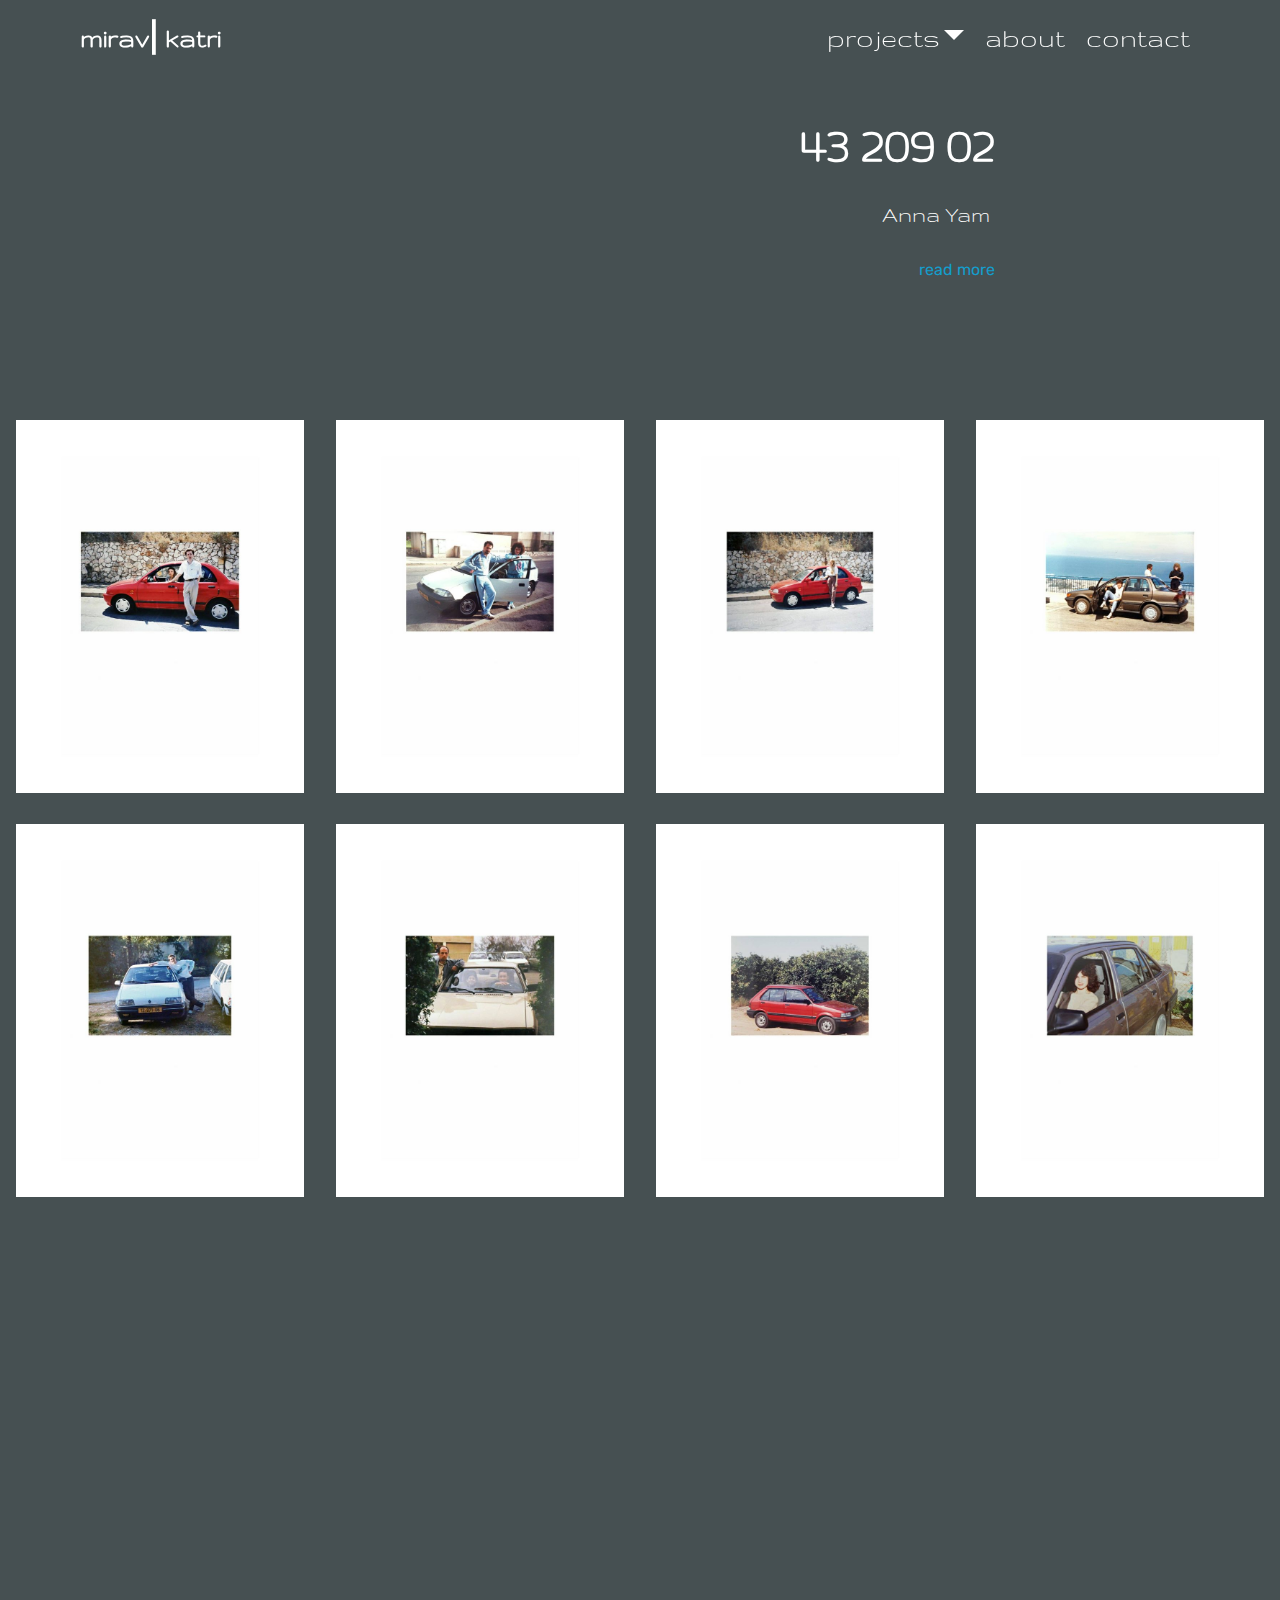
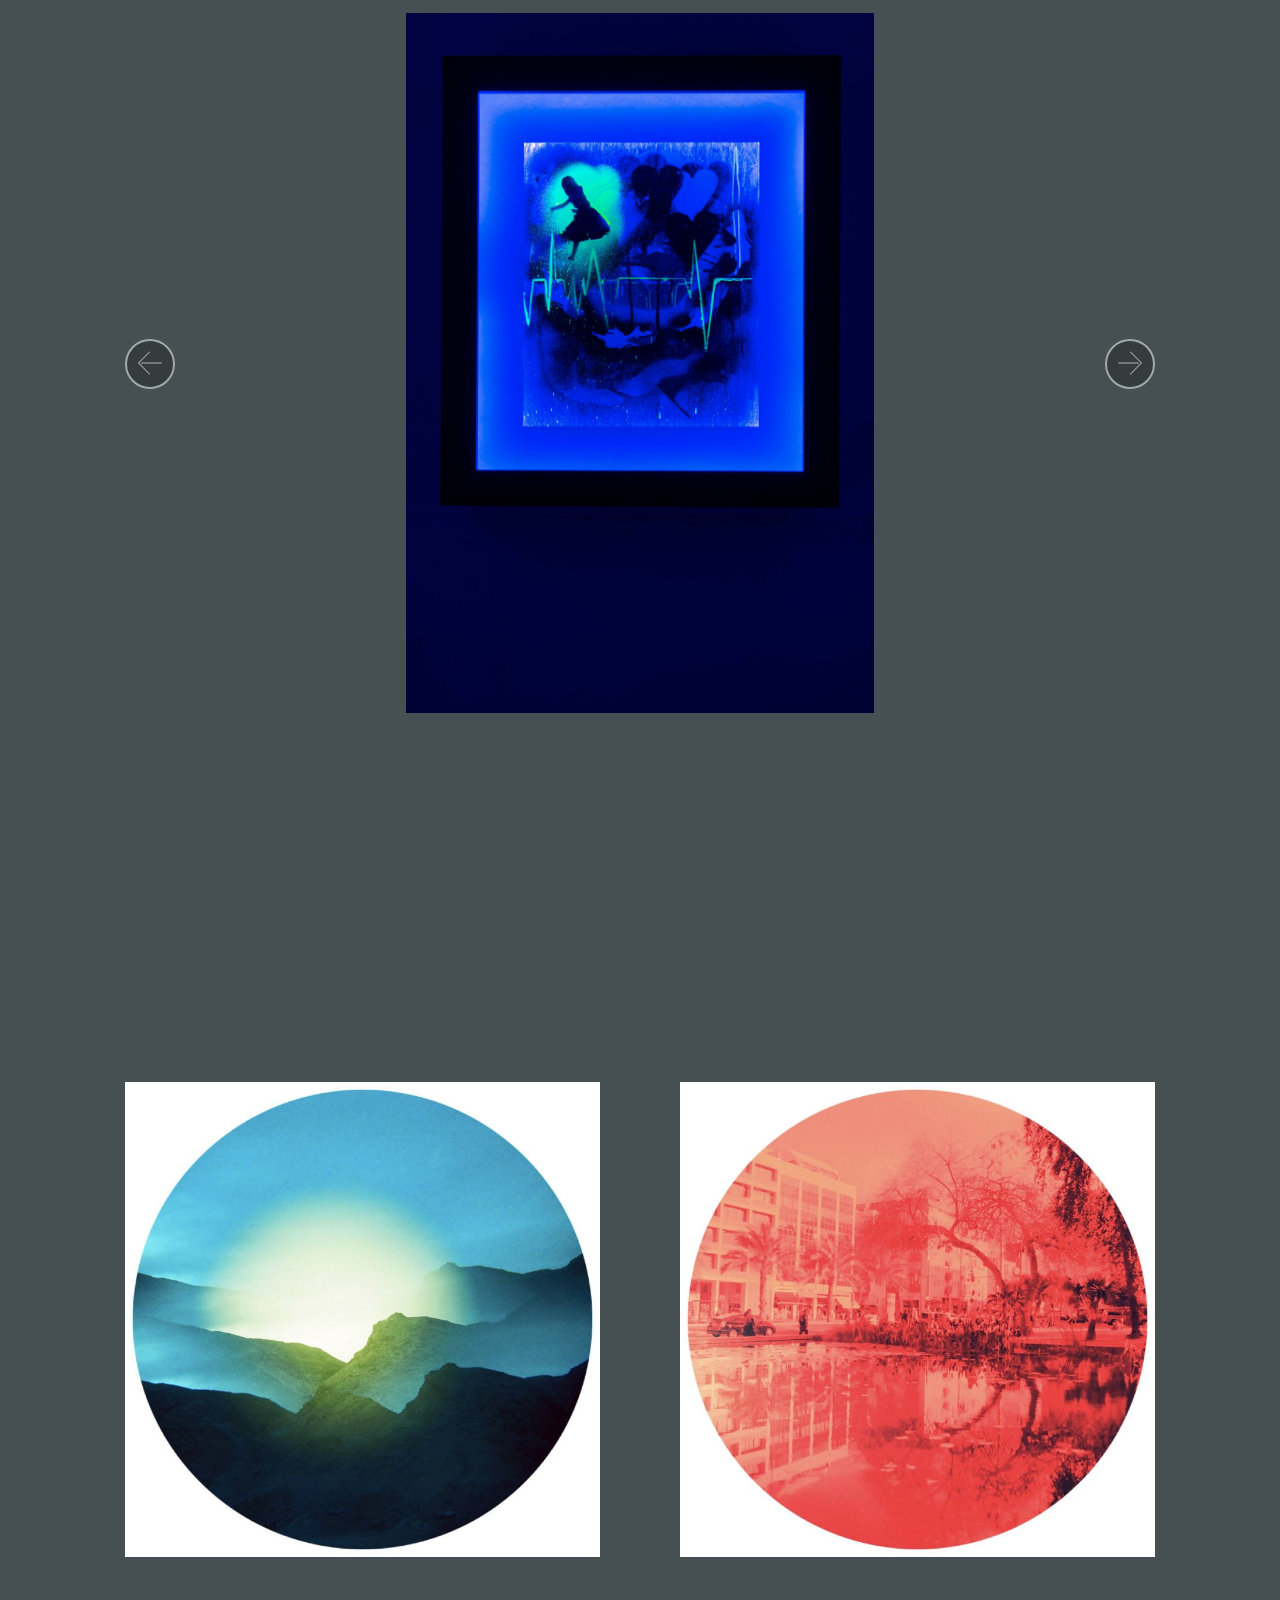
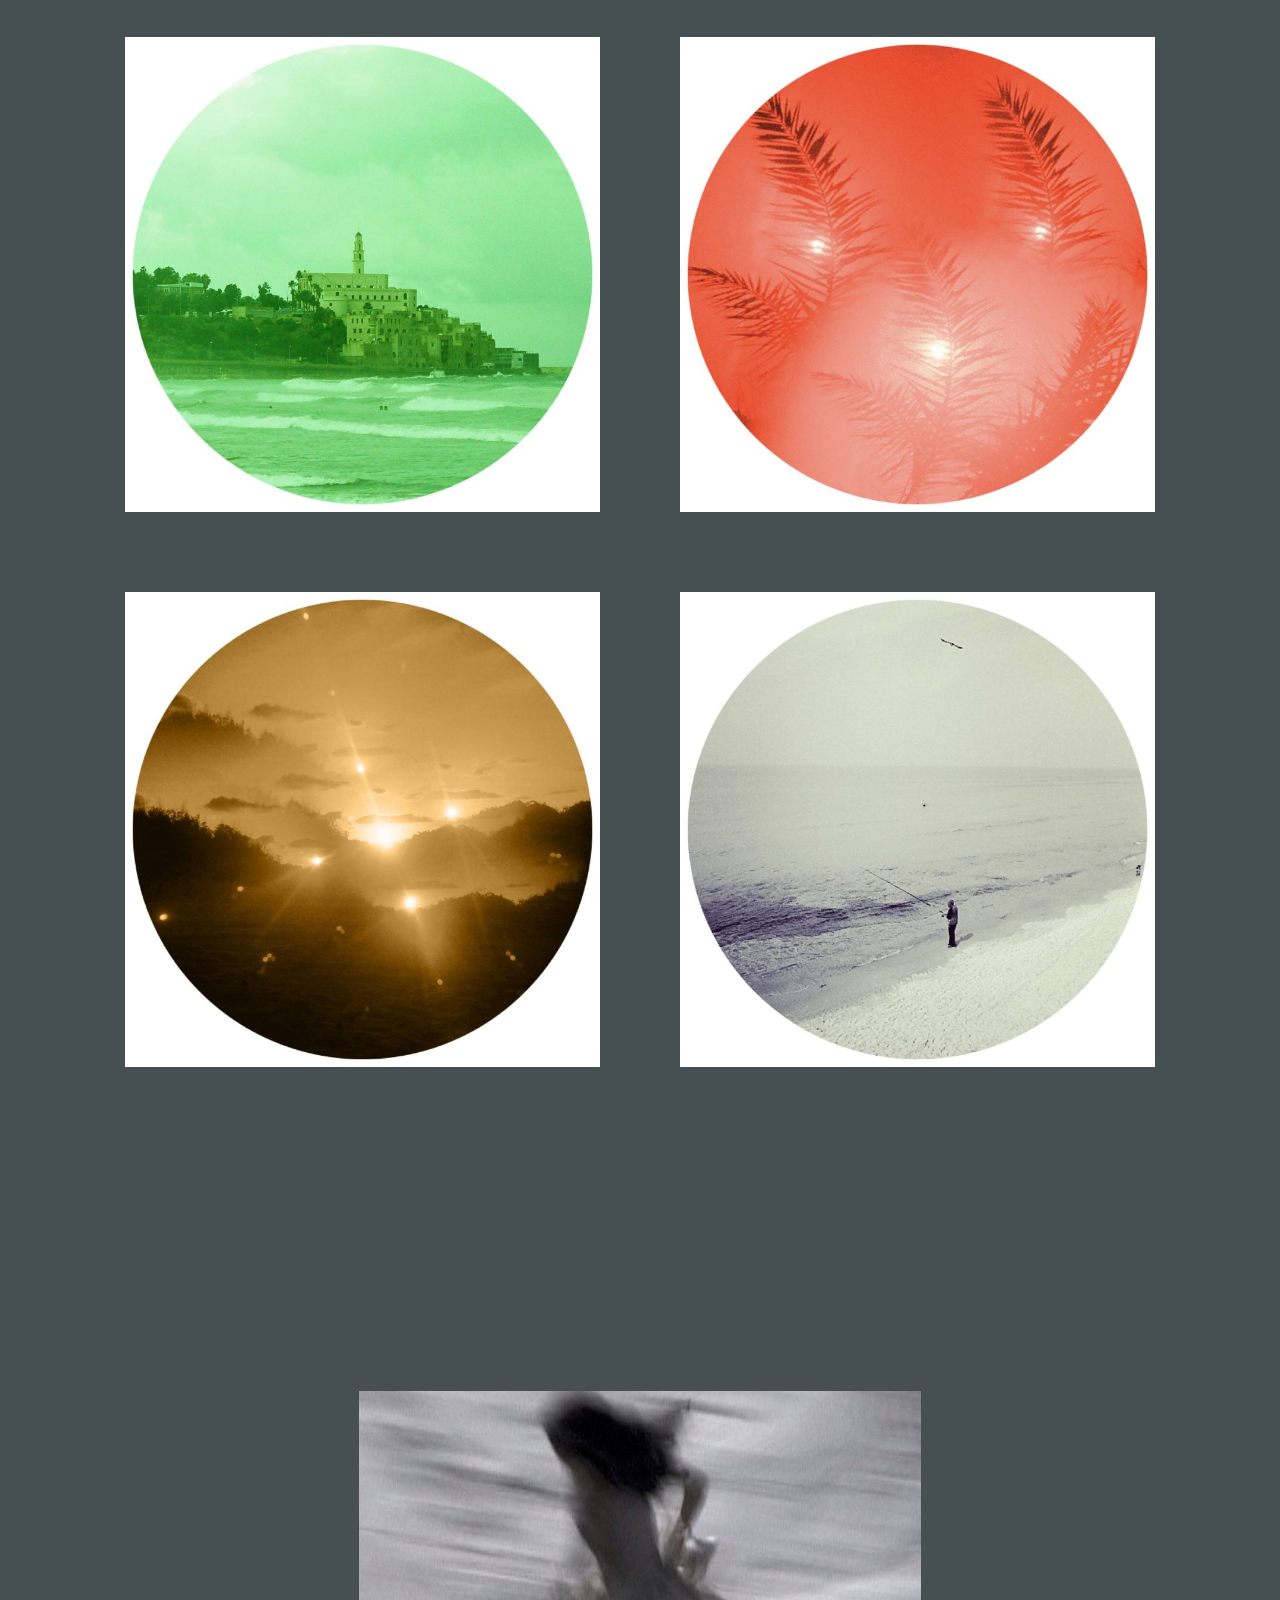
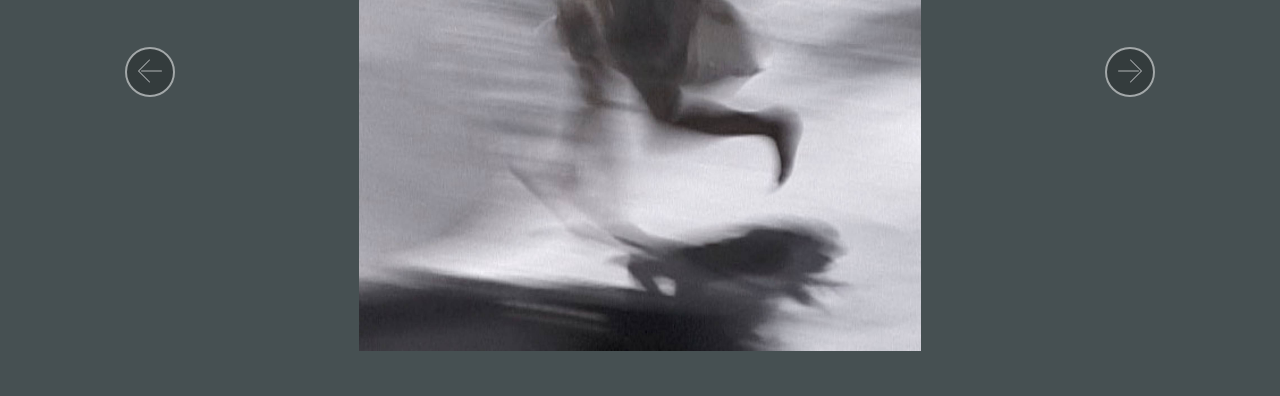
==== page1.html @ 789bc0f5 "create github pages" ====
<!DOCTYPE html>
<html>
<head>
  <!-- Site made with Mobirise Website Builder v4.3.4, https://mobirise.com -->
  <meta charset="UTF-8">
  <meta http-equiv="X-UA-Compatible" content="IE=edge">
  <meta name="generator" content="Mobirise v4.3.4, mobirise.com">
  <meta name="viewport" content="width=device-width, initial-scale=1">
  <link rel="shortcut icon" href="assets/images/mk-128x75-1.png" type="image/x-icon">
  <meta name="description" content="Website Builder Description">
  <title>Projects</title>
  <link rel="stylesheet" href="assets/web/assets/mobirise-icons/mobirise-icons.css">
  <link rel="stylesheet" href="assets/tether/tether.min.css">
  <link rel="stylesheet" href="assets/soundcloud-plugin/style.css">
  <link rel="stylesheet" href="assets/bootstrap/css/bootstrap.min.css">
  <link rel="stylesheet" href="assets/bootstrap/css/bootstrap-grid.min.css">
  <link rel="stylesheet" href="assets/bootstrap/css/bootstrap-reboot.min.css">
  <link rel="stylesheet" href="assets/animate.css/animate.min.css">
  <link rel="stylesheet" href="assets/dropdown/css/style.css">
  <link rel="stylesheet" href="assets/theme/css/style.css">
  <link rel="stylesheet" href="assets/mobirise-gallery/style.css">
  <link rel="stylesheet" href="assets/mobirise/css/mbr-additional.css" type="text/css">
  
  
  
</head>
<body>
<section class="menu cid-qyYcv04KTL" once="menu" id="menu1-4" data-rv-view="1041">

    

    <nav class="navbar navbar-expand beta-menu navbar-dropdown align-items-center navbar-fixed-top navbar-toggleable-sm bg-color transparent">
        <button class="navbar-toggler navbar-toggler-right" type="button" data-toggle="collapse" data-target="#navbarSupportedContent" aria-controls="navbarSupportedContent" aria-expanded="false" aria-label="Toggle navigation">
            <div class="hamburger">
                <span></span>
                <span></span>
                <span></span>
                <span></span>
            </div>
        </button>
        <div class="menu-logo">
            <div class="navbar-brand">
                
                <span class="navbar-caption-wrap"><a class="navbar-caption text-white display-2" href="index.html">
                        mirav⎜katri</a></span>
            </div>
        </div>
        <div class="collapse navbar-collapse" id="navbarSupportedContent">
            <ul class="navbar-nav nav-dropdown nav-right" data-app-modern-menu="true"><li class="nav-item">
                    <a class="nav-link link text-white display-2" href="https://mobirise.com">&nbsp; &nbsp; &nbsp; &nbsp; &nbsp; &nbsp; &nbsp;</a>
                </li>
                <li class="nav-item dropdown open">
                    <a class="nav-link link text-white dropdown-toggle display-2" href="https://mobirise.com" data-toggle="dropdown-submenu" aria-expanded="true">projects</a><div class="dropdown-menu"><div class="dropdown"><a class="text-white dropdown-item dropdown-toggle display-2" href="page1.html#slider2-d" aria-expanded="false" data-toggle="dropdown-submenu">43 209 02</a></div><a class="text-white dropdown-item display-2" href="page1.html#slider2-9">Mellow Pop</a><a class="text-white dropdown-item display-2" href="page1.html#slider2-g" aria-expanded="false">Sidelines</a><a class="text-white dropdown-item display-2" href="https://mobirise.com" aria-expanded="false">Explosion</a></div>
                </li><li class="nav-item"><a class="nav-link link text-white display-2" href="index.html#content9-c">about</a></li><li class="nav-item"><a class="nav-link link text-white display-2" href="mailto:mirav@miravkatri.com">contact</a></li></ul>
            
        </div>
    </nav>
</section>

<section class="engine"><a href="https://mobirise.co/o">bootstrap button</a></section><section class="mbr-section content5 cid-qyYhigzOhG" id="content5-7" data-rv-view="1003">

    

    

    <div class="container">
        <div class="media-container-row">
            <div class="title col-12 col-md-8">
                <h2 class="align-center mbr-bold mbr-white pb-3 mbr-fonts-style display-1">43 209 02</h2>
                <h3 class="mbr-section-subtitle align-center mbr-light mbr-white pb-3 mbr-fonts-style display-2"><div><span style="font-size: 1.5rem;">Anna Yam&nbsp;</span><br></div></h3>
                <p class="mbr-text align-center mbr-white pb-3 mbr-fonts-style display-7">
                    <a href="assets/files/AnnaYam-CarsCatalog-press.pdf" target="_blank">read more</a></p>
                
            </div>
        </div>
    </div>
</section>

<section class="mbr-gallery mbr-slider-carousel cid-qA5hpNDEjB" id="gallery2-10" data-rv-view="1006">

    

    <div>
        <div><!-- Filter --><!-- Gallery --><div class="mbr-gallery-row"><div class="mbr-gallery-layout-default"><div><div><div class="mbr-gallery-item mbr-gallery-item--p2" data-video-url="false" data-tags="Awesome"><div href="#lb-gallery2-10" data-slide-to="0" data-toggle="modal"><img src="assets/images/ana-yam-26-1-1700x2200-800x1035.jpg" alt=""><span class="icon-focus"></span></div></div><div class="mbr-gallery-item mbr-gallery-item--p2" data-video-url="false" data-tags="Responsive"><div href="#lb-gallery2-10" data-slide-to="1" data-toggle="modal"><img src="assets/images/ana-yam-26-3-1700x2200-800x1035.jpg" alt=""><span class="icon-focus"></span></div></div><div class="mbr-gallery-item mbr-gallery-item--p2" data-video-url="false" data-tags="Creative"><div href="#lb-gallery2-10" data-slide-to="2" data-toggle="modal"><img src="assets/images/ana-yam-26-2-1700x2200-800x1035.jpg" alt=""><span class="icon-focus"></span></div></div><div class="mbr-gallery-item mbr-gallery-item--p2" data-video-url="false" data-tags="Animated"><div href="#lb-gallery2-10" data-slide-to="3" data-toggle="modal"><img src="assets/images/ana-yam-26-4-1700x2200-800x1035.jpg" alt=""><span class="icon-focus"></span></div></div><div class="mbr-gallery-item mbr-gallery-item--p2" data-video-url="false" data-tags="Awesome"><div href="#lb-gallery2-10" data-slide-to="4" data-toggle="modal"><img src="assets/images/ana-yam-26-5-1700x2200-800x1035.jpg" alt=""><span class="icon-focus"></span></div></div><div class="mbr-gallery-item mbr-gallery-item--p2" data-video-url="false" data-tags="Awesome"><div href="#lb-gallery2-10" data-slide-to="5" data-toggle="modal"><img src="assets/images/ana-yam-26-7-1700x2200-800x1035.jpg" alt=""><span class="icon-focus"></span></div></div><div class="mbr-gallery-item mbr-gallery-item--p2" data-video-url="false" data-tags="Responsive"><div href="#lb-gallery2-10" data-slide-to="6" data-toggle="modal"><img src="assets/images/ana-yam-26-9-1700x2200-800x1035.jpg" alt=""><span class="icon-focus"></span></div></div><div class="mbr-gallery-item mbr-gallery-item--p2" data-video-url="false" data-tags="Animated"><div href="#lb-gallery2-10" data-slide-to="7" data-toggle="modal"><img src="assets/images/ana-yam-26-13-1700x2200-800x1035.jpg" alt=""><span class="icon-focus"></span></div></div></div></div><div class="clearfix"></div></div></div><!-- Lightbox --><div data-app-prevent-settings="" class="mbr-slider modal fade carousel slide" tabindex="-1" data-keyboard="true" data-interval="false" id="lb-gallery2-10"><div class="modal-dialog"><div class="modal-content"><div class="modal-body"><div class="carousel-inner"><div class="carousel-item"><img src="assets/images/ana-yam-26-1-1700x2200.jpg" alt=""></div><div class="carousel-item"><img src="assets/images/ana-yam-26-3-1700x2200.jpg" alt=""></div><div class="carousel-item"><img src="assets/images/ana-yam-26-2-1700x2200.jpg" alt=""></div><div class="carousel-item"><img src="assets/images/ana-yam-26-4-1700x2200.jpg" alt=""></div><div class="carousel-item"><img src="assets/images/ana-yam-26-5-1700x2200.jpg" alt=""></div><div class="carousel-item"><img src="assets/images/ana-yam-26-7-1700x2200.jpg" alt=""></div><div class="carousel-item"><img src="assets/images/ana-yam-26-9-1700x2200.jpg" alt=""></div><div class="carousel-item active"><img src="assets/images/ana-yam-26-13-1700x2200.jpg" alt=""></div></div><a class="carousel-control carousel-control-prev" role="button" data-slide="prev" href="#lb-gallery2-10"><span class="mbri-left mbr-iconfont" aria-hidden="true"></span><span class="sr-only">Previous</span></a><a class="carousel-control carousel-control-next" role="button" data-slide="next" href="#lb-gallery2-10"><span class="mbri-right mbr-iconfont" aria-hidden="true"></span><span class="sr-only">Next</span></a><a class="close" href="#" role="button" data-dismiss="modal"><span class="sr-only">Close</span></a></div></div></div></div></div>
    </div>

</section>

<section class="mbr-section content5 cid-qyYe4xpRxF" id="content5-6" data-rv-view="1043">

    

    

    <div class="container">
        <div class="media-container-row">
            <div class="title col-12 col-md-8">
                <h2 class="align-center mbr-bold mbr-white pb-3 mbr-fonts-style display-1">Mellow Pop<br></h2>
                <h3 class="mbr-section-subtitle align-center mbr-light mbr-white pb-3 mbr-fonts-style display-2">Yifat Bezalel<br></h3>
                <p class="mbr-text align-center mbr-white pb-3 mbr-fonts-style display-4">
                    <a href="assets/files/Mellow%20Pop%20Text%20HebEng%20copy.pdf" target="_blank">read more</a></p>
                
            </div>
        </div>
    </div>
</section>

<section class="carousel slide cid-qyYkhBjbOi" data-interval="false" id="slider2-9" data-rv-view="1046">

    
    <div class="container content-slider">
        <div class="content-slider-wrap">
            <div><div class="mbr-slider slide carousel" data-pause="true" data-keyboard="false" data-ride="false" data-interval="false"><div class="carousel-inner" role="listbox"><div class="carousel-item slider-fullscreen-image" data-bg-video-slide="false" style="background-image: url(assets/images/yifat-bezalel-by-dror-varshavski-1-2000x1334.jpg);"><div class="container container-slide"><div class="image_wrapper"><img src="assets/images/yifat-bezalel-by-dror-varshavski-1-2000x1334.jpg"><div class="carousel-caption justify-content-center"><div class="col-10 align-center"></div></div></div></div></div><div class="carousel-item slider-fullscreen-image" data-bg-video-slide="false" style="background-image: url(assets/images/yifat-bezalel-by-dror-varshavski-24-2000x1334.jpg);"><div class="container container-slide"><div class="image_wrapper"><div class="mbr-overlay" style="opacity: 0;"></div><img src="assets/images/yifat-bezalel-by-dror-varshavski-24-2000x1334.jpg"><div class="carousel-caption justify-content-center"><div class="col-10 align-center"></div></div></div></div></div><div class="carousel-item slider-fullscreen-image" data-bg-video-slide="false" style="background-image: url(assets/images/yifat-bezalel-by-dror-varshavski-27-2000x1334.jpg);"><div class="container container-slide"><div class="image_wrapper"><div class="mbr-overlay" style="opacity: 0;"></div><img src="assets/images/yifat-bezalel-by-dror-varshavski-27-2000x1334.jpg"><div class="carousel-caption justify-content-center"><div class="col-10 align-center"></div></div></div></div></div><div class="carousel-item slider-fullscreen-image" data-bg-video-slide="false" style="background-image: url(assets/images/yifat-bezalel-by-dror-varshavski-30-2000x2120.jpg);"><div class="container container-slide"><div class="image_wrapper"><div class="mbr-overlay" style="opacity: 0;"></div><img src="assets/images/yifat-bezalel-by-dror-varshavski-30-2000x2120.jpg"><div class="carousel-caption justify-content-center"><div class="col-10 align-center"></div></div></div></div></div><div class="carousel-item slider-fullscreen-image" data-bg-video-slide="false" style="background-image: url(assets/images/yifat-bezalel-by-dror-varshavski-31-2000x1334.jpg);"><div class="container container-slide"><div class="image_wrapper"><div class="mbr-overlay" style="opacity: 0;"></div><img src="assets/images/yifat-bezalel-by-dror-varshavski-31-2000x1334.jpg"><div class="carousel-caption justify-content-center"><div class="col-10 align-center"></div></div></div></div></div><div class="carousel-item slider-fullscreen-image" data-bg-video-slide="false" style="background-image: url(assets/images/yifat-bezalel-by-dror-varshavski-42-2000x2996.jpg);"><div class="container container-slide"><div class="image_wrapper"><div class="mbr-overlay" style="opacity: 0;"></div><img src="assets/images/yifat-bezalel-by-dror-varshavski-42-2000x2996.jpg"><div class="carousel-caption justify-content-center"><div class="col-10 align-center"></div></div></div></div></div><div class="carousel-item slider-fullscreen-image active" data-bg-video-slide="false" style="background-image: url(assets/images/yifat-bezalel-by-dror-varshavski-66-2000x2997.jpg);"><div class="container container-slide"><div class="image_wrapper"><div class="mbr-overlay" style="opacity: 0;"></div><img src="assets/images/yifat-bezalel-by-dror-varshavski-66-2000x2997.jpg"><div class="carousel-caption justify-content-center"><div class="col-10 align-center"></div></div></div></div></div><div class="carousel-item slider-fullscreen-image" data-bg-video-slide="false" style="background-image: url(assets/images/yifat-bezalel-by-dror-varshavski-56-2000x1334.jpg);"><div class="container container-slide"><div class="image_wrapper"><div class="mbr-overlay" style="opacity: 0;"></div><img src="assets/images/yifat-bezalel-by-dror-varshavski-56-2000x1334.jpg"><div class="carousel-caption justify-content-center"><div class="col-10 align-center"></div></div></div></div></div><div class="carousel-item slider-fullscreen-image" data-bg-video-slide="false" style="background-image: url(assets/images/yifat-bezalel-by-dror-varshavski-70-2000x2295.jpg);"><div class="container container-slide"><div class="image_wrapper"><div class="mbr-overlay" style="opacity: 0;"></div><img src="assets/images/yifat-bezalel-by-dror-varshavski-70-2000x2295.jpg"><div class="carousel-caption justify-content-center"><div class="col-10 align-center"></div></div></div></div></div></div><a data-app-prevent-settings="" class="carousel-control carousel-control-prev" role="button" data-slide="prev" href="#slider2-9"><span aria-hidden="true" class="mbri-left mbr-iconfont"></span><span class="sr-only">Previous</span></a><a data-app-prevent-settings="" class="carousel-control carousel-control-next" role="button" data-slide="next" href="#slider2-9"><span aria-hidden="true" class="mbri-right mbr-iconfont"></span><span class="sr-only">Next</span></a></div></div> 
        </div>
    </div>
</section>

<section class="mbr-section content5 cid-qz3pb1jnJq" id="content5-e" data-rv-view="1076">

    

    

    <div class="container">
        <div class="media-container-row">
            <div class="title col-12 col-md-8">
                <h2 class="align-center mbr-bold mbr-white pb-3 mbr-fonts-style display-1">
                    Sidelines</h2>
                <h3 class="mbr-section-subtitle align-center mbr-light mbr-white pb-3 mbr-fonts-style display-2"><div><span style="font-size: 1.5rem;">Hanna Sahar&nbsp;</span><br></div></h3>
                <p class="mbr-text align-center mbr-white pb-3 mbr-fonts-style display-7">
                    <a href="assets/files/Final%20Text%20Sideline.pdf" target="_blank">read more</a></p>
                
            </div>
        </div>
    </div>
</section>

<section class="mbr-gallery mbr-slider-carousel cid-qA548cu1DL" id="gallery2-u" data-rv-view="1079">

    

    <div class="container">
        <div><!-- Filter --><!-- Gallery --><div class="mbr-gallery-row"><div class="mbr-gallery-layout-default"><div><div><div class="mbr-gallery-item mbr-gallery-item--p5" data-video-url="false" data-tags="Awesome"><div href="#lb-gallery2-u" data-slide-to="0" data-toggle="modal"><img src="assets/images/unlimited10-copy-2000x2000-800x800.jpg" alt=""><span class="icon-focus"></span></div></div><div class="mbr-gallery-item mbr-gallery-item--p5" data-video-url="false" data-tags="Responsive"><div href="#lb-gallery2-u" data-slide-to="1" data-toggle="modal"><img src="assets/images/unlimited08-2000x2000-800x800.jpg" alt=""><span class="icon-focus"></span></div></div><div class="mbr-gallery-item mbr-gallery-item--p5" data-video-url="false" data-tags="Creative"><div href="#lb-gallery2-u" data-slide-to="2" data-toggle="modal"><img src="assets/images/unlimited19-2000x2000-800x800.jpg" alt=""><span class="icon-focus"></span></div></div><div class="mbr-gallery-item mbr-gallery-item--p5" data-video-url="false" data-tags="Animated"><div href="#lb-gallery2-u" data-slide-to="3" data-toggle="modal"><img src="assets/images/3-2000x2000-800x800.jpg" alt=""><span class="icon-focus"></span></div></div><div class="mbr-gallery-item mbr-gallery-item--p5" data-video-url="false" data-tags="Awesome"><div href="#lb-gallery2-u" data-slide-to="4" data-toggle="modal"><img src="assets/images/unlimited03-2000x2000-800x800.jpg" alt=""><span class="icon-focus"></span></div></div><div class="mbr-gallery-item mbr-gallery-item--p5" data-video-url="false" data-tags="Awesome"><div href="#lb-gallery2-u" data-slide-to="5" data-toggle="modal"><img src="assets/images/unlimited14-2000x2000-800x800.jpg" alt=""><span class="icon-focus"></span></div></div></div></div><div class="clearfix"></div></div></div><!-- Lightbox --><div data-app-prevent-settings="" class="mbr-slider modal fade carousel slide" tabindex="-1" data-keyboard="true" data-interval="false" id="lb-gallery2-u"><div class="modal-dialog"><div class="modal-content"><div class="modal-body"><div class="carousel-inner"><div class="carousel-item"><img src="assets/images/unlimited10-copy-2000x2000.jpg" alt=""></div><div class="carousel-item"><img src="assets/images/unlimited08-2000x2000.jpg" alt=""></div><div class="carousel-item"><img src="assets/images/unlimited19-2000x2000.jpg" alt=""></div><div class="carousel-item"><img src="assets/images/-3-2000x2000.jpg" alt=""></div><div class="carousel-item"><img src="assets/images/unlimited03-2000x2000.jpg" alt=""></div><div class="carousel-item active"><img src="assets/images/unlimited14-2000x2000.jpg" alt=""></div></div><a class="carousel-control carousel-control-prev" role="button" data-slide="prev" href="#lb-gallery2-u"><span class="mbri-left mbr-iconfont" aria-hidden="true"></span><span class="sr-only">Previous</span></a><a class="carousel-control carousel-control-next" role="button" data-slide="next" href="#lb-gallery2-u"><span class="mbri-right mbr-iconfont" aria-hidden="true"></span><span class="sr-only">Next</span></a><a class="close" href="#" role="button" data-dismiss="modal"><span class="sr-only">Close</span></a></div></div></div></div></div>
    </div>

</section>

<section class="mbr-section content5 cid-qz3GlGF98a" id="content5-i" data-rv-view="1106">

    

    

    <div class="container">
        <div class="media-container-row">
            <div class="title col-12 col-md-8">
                <h2 class="align-center mbr-bold mbr-white pb-3 mbr-fonts-style display-1">
                    Explosion</h2>
                <h3 class="mbr-section-subtitle align-center mbr-light mbr-white pb-3 mbr-fonts-style display-2"><div><span style="font-size: 1.5rem;">group show</span><br></div></h3>
                <p class="mbr-text align-center mbr-white pb-3 mbr-fonts-style display-7">
                    <a href="assets/files/explosion_cat_web.pdf" target="_blank">read more</a></p>
                
            </div>
        </div>
    </div>
</section>

<section class="carousel slide cid-qz3Gj1fvAB" data-interval="false" id="slider2-h" data-rv-view="1109">

    
    <div class="container content-slider">
        <div class="content-slider-wrap">
            <div><div class="mbr-slider slide carousel" data-pause="true" data-keyboard="false" data-ride="false" data-interval="false"><div class="carousel-inner" role="listbox"><div class="carousel-item slider-fullscreen-image" data-bg-video-slide="false" style="background-image: url(assets/images/explosion-cat-web-photos-only-1-2000x1578.jpg);"><div class="container container-slide"><div class="image_wrapper"><img src="assets/images/explosion-cat-web-photos-only-1-2000x1578.jpg"><div class="carousel-caption justify-content-center"><div class="col-10 align-center"></div></div></div></div></div><div class="carousel-item slider-fullscreen-image" data-bg-video-slide="false" style="background-image: url(assets/images/explosion-cat-web-3-1999x2009.jpg);"><div class="container container-slide"><div class="image_wrapper"><img src="assets/images/explosion-cat-web-3-1999x2009.jpg"><div class="carousel-caption justify-content-center"><div class="col-10 align-center"></div></div></div></div></div><div class="carousel-item slider-fullscreen-image" data-bg-video-slide="false" style="background-image: url(assets/images/explosion-cat-web-4-2000x1871.jpg);"><div class="container container-slide"><div class="image_wrapper"><img src="assets/images/explosion-cat-web-4-2000x1871.jpg"><div class="carousel-caption justify-content-center"><div class="col-10 align-center"></div></div></div></div></div><div class="carousel-item slider-fullscreen-image active" data-bg-video-slide="false" style="background-image: url(assets/images/explosion-cat-web-8-2000x1993.jpg);"><div class="container container-slide"><div class="image_wrapper"><img src="assets/images/explosion-cat-web-8-2000x1993.jpg"><div class="carousel-caption justify-content-center"><div class="col-10 align-center"></div></div></div></div></div><div class="carousel-item slider-fullscreen-image" data-bg-video-slide="false" style="background-image: url(assets/images/livneh-2000x1984.jpg);"><div class="container container-slide"><div class="image_wrapper"><img src="assets/images/livneh-2000x1984.jpg"><div class="carousel-caption justify-content-center"><div class="col-10 align-center"></div></div></div></div></div></div><a data-app-prevent-settings="" class="carousel-control carousel-control-prev" role="button" data-slide="prev" href="#slider2-h"><span aria-hidden="true" class="mbri-left mbr-iconfont"></span><span class="sr-only">Previous</span></a><a data-app-prevent-settings="" class="carousel-control carousel-control-next" role="button" data-slide="next" href="#slider2-h"><span aria-hidden="true" class="mbri-right mbr-iconfont"></span><span class="sr-only">Next</span></a></div></div> 
        </div>
    </div>
</section>


  <script src="assets/web/assets/jquery/jquery.min.js"></script>
  <script src="assets/popper/popper.min.js"></script>
  <script src="assets/tether/tether.min.js"></script>
  <script src="assets/bootstrap/js/bootstrap.min.js"></script>
  <script src="assets/masonry/masonry.pkgd.min.js"></script>
  <script src="assets/imagesloaded/imagesloaded.pkgd.min.js"></script>
  <script src="assets/viewport-checker/jquery.viewportchecker.js"></script>
  <script src="assets/jquery-mb-ytplayer/jquery.mb.ytplayer.min.js"></script>
  <script src="assets/smooth-scroll/smooth-scroll.js"></script>
  <script src="assets/touch-swipe/jquery.touch-swipe.min.js"></script>
  <script src="assets/jquery-mb-vimeo_player/jquery.mb.vimeo_player.js"></script>
  <script src="assets/dropdown/js/script.min.js"></script>
  <script src="assets/bootstrap-carousel-swipe/bootstrap-carousel-swipe.js"></script>
  <script src="assets/theme/js/script.js"></script>
  <script src="assets/mobirise-slider-video/script.js"></script>
  <script src="assets/mobirise-gallery/player.min.js"></script>
  <script src="assets/mobirise-gallery/script.js"></script>
  
  
 <div id="scrollToTop" class="scrollToTop mbr-arrow-up"><a style="text-align: center;"><i class="mbri-down mbr-iconfont"></i></a></div>
    <input name="animation" type="hidden">
  </body>
</html>
---- assets/web/assets/mobirise-icons/mobirise-icons.css ----
@font-face {
  font-family: 'MobiriseIcons';
  src:  url('mobirise-icons.eot?spat4u');
  src:  url('mobirise-icons.eot?spat4u#iefix') format('embedded-opentype'),
    url('mobirise-icons.ttf?spat4u') format('truetype'),
    url('mobirise-icons.woff?spat4u') format('woff'),
    url('mobirise-icons.svg?spat4u#MobiriseIcons') format('svg');
  font-weight: normal;
  font-style: normal;
}

[class^="mbri-"], [class*=" mbri-"] {
  /* use !important to prevent issues with browser extensions that change fonts */
  font-family: MobiriseIcons !important;
  speak: none;
  font-style: normal;
  font-weight: normal;
  font-variant: normal;
  text-transform: none;
  line-height: 1;

  /* Better Font Rendering =========== */
  -webkit-font-smoothing: antialiased;
  -moz-osx-font-smoothing: grayscale;
}

.mbri-add-submenu:before {
  content: "\e900";
}
.mbri-alert:before {
  content: "\e901";
}
.mbri-align-center:before {
  content: "\e902";
}
.mbri-align-justify:before {
  content: "\e903";
}
.mbri-align-left:before {
  content: "\e904";
}
.mbri-align-right:before {
  content: "\e905";
}
.mbri-android:before {
  content: "\e906";
}
.mbri-apple:before {
  content: "\e907";
}
.mbri-arrow-down:before {
  content: "\e908";
}
.mbri-arrow-next:before {
  content: "\e909";
}
.mbri-arrow-prev:before {
  content: "\e90a";
}
.mbri-arrow-up:before {
  content: "\e90b";
}
.mbri-bold:before {
  content: "\e90c";
}
.mbri-bookmark:before {
  content: "\e90d";
}
.mbri-bootstrap:before {
  content: "\e90e";
}
.mbri-briefcase:before {
  content: "\e90f";
}
.mbri-browse:before {
  content: "\e910";
}
.mbri-bulleted-list:before {
  content: "\e911";
}
.mbri-calendar:before {
  content: "\e912";
}
.mbri-camera:before {
  content: "\e913";
}
.mbri-cart-add:before {
  content: "\e914";
}
.mbri-cart-full:before {
  content: "\e915";
}
.mbri-cash:before {
  content: "\e916";
}
.mbri-change-style:before {
  content: "\e917";
}
.mbri-chat:before {
  content: "\e918";
}
.mbri-clock:before {
  content: "\e919";
}
.mbri-close:before {
  content: "\e91a";
}
.mbri-cloud:before {
  content: "\e91b";
}
.mbri-code:before {
  content: "\e91c";
}
.mbri-contact-form:before {
  content: "\e91d";
}
.mbri-credit-card:before {
  content: "\e91e";
}
.mbri-cursor-click:before {
  content: "\e91f";
}
.mbri-cust-feedback:before {
  content: "\e920";
}
.mbri-database:before {
  content: "\e921";
}
.mbri-delivery:before {
  content: "\e922";
}
.mbri-desktop:before {
  content: "\e923";
}
.mbri-devices:before {
  content: "\e924";
}
.mbri-down:before {
  content: "\e925";
}
.mbri-download:before {
  content: "\e989";
}
.mbri-drag-n-drop:before {
  content: "\e927";
}
.mbri-drag-n-drop2:before {
  content: "\e928";
}
.mbri-edit:before {
  content: "\e929";
}
.mbri-edit2:before {
  content: "\e92a";
}
.mbri-error:before {
  content: "\e92b";
}
.mbri-extension:before {
  content: "\e92c";
}
.mbri-features:before {
  content: "\e92d";
}
.mbri-file:before {
  content: "\e92e";
}
.mbri-flag:before {
  content: "\e92f";
}
.mbri-folder:before {
  content: "\e930";
}
.mbri-gift:before {
  content: "\e931";
}
.mbri-github:before {
  content: "\e932";
}
.mbri-globe:before {
  content: "\e933";
}
.mbri-globe-2:before {
  content: "\e934";
}
.mbri-growing-chart:before {
  content: "\e935";
}
.mbri-hearth:before {
  content: "\e936";
}
.mbri-help:before {
  content: "\e937";
}
.mbri-home:before {
  content: "\e938";
}
.mbri-hot-cup:before {
  content: "\e939";
}
.mbri-idea:before {
  content: "\e93a";
}
.mbri-image-gallery:before {
  content: "\e93b";
}
.mbri-image-slider:before {
  content: "\e93c";
}
.mbri-info:before {
  content: "\e93d";
}
.mbri-italic:before {
  content: "\e93e";
}
.mbri-key:before {
  content: "\e93f";
}
.mbri-laptop:before {
  content: "\e940";
}
.mbri-layers:before {
  content: "\e941";
}
.mbri-left-right:before {
  content: "\e942";
}
.mbri-left:before {
  content: "\e943";
}
.mbri-letter:before {
  content: "\e944";
}
.mbri-like:before {
  content: "\e945";
}
.mbri-link:before {
  content: "\e946";
}
.mbri-lock:before {
  content: "\e947";
}
.mbri-login:before {
  content: "\e948";
}
.mbri-logout:before {
  content: "\e949";
}
.mbri-magic-stick:before {
  content: "\e94a";
}
.mbri-map-pin:before {
  content: "\e94b";
}
.mbri-menu:before {
  content: "\e94c";
}
.mbri-mobile:before {
  content: "\e94d";
}
.mbri-mobile2:before {
  content: "\e94e";
}
.mbri-mobirise:before {
  content: "\e94f";
}
.mbri-more-horizontal:before {
  content: "\e950";
}
.mbri-more-vertical:before {
  content: "\e951";
}
.mbri-music:before {
  content: "\e952";
}
.mbri-new-file:before {
  content: "\e953";
}
.mbri-numbered-list:before {
  content: "\e954";
}
.mbri-opened-folder:before {
  content: "\e955";
}
.mbri-pages:before {
  content: "\e956";
}
.mbri-paper-plane:before {
  content: "\e957";
}
.mbri-paperclip:before {
  content: "\e958";
}
.mbri-photo:before {
  content: "\e959";
}
.mbri-photos:before {
  content: "\e95a";
}
.mbri-pin:before {
  content: "\e95b";
}
.mbri-play:before {
  content: "\e95c";
}
.mbri-plus:before {
  content: "\e95d";
}
.mbri-preview:before {
  content: "\e95e";
}
.mbri-print:before {
  content: "\e95f";
}
.mbri-protect:before {
  content: "\e960";
}
.mbri-question:before {
  content: "\e961";
}
.mbri-quote-left:before {
  content: "\e962";
}
.mbri-quote-right:before {
  content: "\e963";
}
.mbri-refresh:before {
  content: "\e964";
}
.mbri-responsive:before {
  content: "\e965";
}
.mbri-right:before {
  content: "\e966";
}
.mbri-rocket:before {
  content: "\e967";
}
.mbri-sad-face:before {
  content: "\e968";
}
.mbri-sale:before {
  content: "\e969";
}
.mbri-save:before {
  content: "\e96a";
}
.mbri-search:before {
  content: "\e96b";
}
.mbri-setting:before {
  content: "\e96c";
}
.mbri-setting2:before {
  content: "\e96d";
}
.mbri-setting3:before {
  content: "\e96e";
}
.mbri-share:before {
  content: "\e96f";
}
.mbri-shopping-bag:before {
  content: "\e970";
}
.mbri-shopping-basket:before {
  content: "\e971";
}
.mbri-shopping-cart:before {
  content: "\e972";
}
.mbri-sites:before {
  content: "\e973";
}
.mbri-smile-face:before {
  content: "\e974";
}
.mbri-speed:before {
  content: "\e975";
}
.mbri-star:before {
  content: "\e976";
}
.mbri-success:before {
  content: "\e977";
}
.mbri-sun:before {
  content: "\e978";
}
.mbri-sun2:before {
  content: "\e979";
}
.mbri-tablet:before {
  content: "\e97a";
}
.mbri-tablet-vertical:before {
  content: "\e97b";
}
.mbri-target:before {
  content: "\e97c";
}
.mbri-timer:before {
  content: "\e97d";
}
.mbri-to-ftp:before {
  content: "\e97e";
}
.mbri-to-local-drive:before {
  content: "\e97f";
}
.mbri-touch-swipe:before {
  content: "\e980";
}
.mbri-touch:before {
  content: "\e981";
}
.mbri-trash:before {
  content: "\e982";
}
.mbri-underline:before {
  content: "\e983";
}
.mbri-unlink:before {
  content: "\e984";
}
.mbri-unlock:before {
  content: "\e985";
}
.mbri-up-down:before {
  content: "\e986";
}
.mbri-up:before {
  content: "\e987";
}
.mbri-update:before {
  content: "\e988";
}
.mbri-upload:before {
 content: "\e926"; 
}
.mbri-user:before {
  content: "\e98a";
}
.mbri-user2:before {
  content: "\e98b";
}
.mbri-users:before {
  content: "\e98c";
}
.mbri-video:before {
  content: "\e98d";
}
.mbri-video-play:before {
  content: "\e98e";
}
.mbri-watch:before {
  content: "\e98f";
}
.mbri-website-theme:before {
  content: "\e990";
}
.mbri-wifi:before {
  content: "\e991";
}
.mbri-windows:before {
  content: "\e992";
}
.mbri-zoom-out:before {
  content: "\e993";
}
.mbri-redo:before {
  content: "\e994";
}
.mbri-undo:before {
  content: "\e995";
}
---- assets/soundcloud-plugin/style.css ----
.addons-container {
  position: relative;
  margin-left: auto;
  margin-right: auto;
  padding-right: 15px;
  padding-left: 15px; }
  @media (min-width: 576px) {
    .addons-container {
      padding-right: 15px;
      padding-left: 15px; } }
  @media (min-width: 768px) {
    .addons-container {
      padding-right: 15px;
      padding-left: 15px; } }
  @media (min-width: 992px) {
    .addons-container {
      padding-right: 15px;
      padding-left: 15px; } }
  @media (min-width: 1200px) {
    .addons-container {
      padding-right: 15px;
      padding-left: 15px; } }
  @media (min-width: 576px) {
    .addons-container {
      width: 540px;
      max-width: 100%; } }
  @media (min-width: 768px) {
    .addons-container {
      width: 720px;
      max-width: 100%; } }
  @media (min-width: 992px) {
    .addons-container {
      width: 960px;
      max-width: 100%; } }
  @media (min-width: 1200px) {
    .addons-container {
      width: 1140px;
      max-width: 100%; } }

.addons-container-inner{
    position: relative;
    width: 100%;
    min-height: 1px;
    padding-right: 15px;
    padding-left: 15px;
}
@media (min-width: 567px) {
    .addons-container-inner{
        -ms-flex: 0 0 66.666667%;
        flex: 0 0 66.666667%;
        max-width: 66.666667%;
    }
}
.addons-row{
    display: flex;
    justify-content:center;
}
---- assets/dropdown/css/style.css ----
.navbar-dropdown {
  left: 0;
  padding: 0;
  position: absolute;
  right: 0;
  top: 0;
  transition: all 0.45s ease;
  z-index: 1030;
  background: #282828; }
  .navbar-dropdown .navbar-logo {
    margin-right: 0.8rem;
    transition: margin 0.3s ease-in-out;
    vertical-align: middle; }
    .navbar-dropdown .navbar-logo img {
      height: 3.125rem;
      transition: all 0.3s ease-in-out; }
    .navbar-dropdown .navbar-logo.mbr-iconfont {
      font-size: 3.125rem;
      line-height: 3.125rem; }
  .navbar-dropdown .navbar-caption {
    font-weight: 700;
    white-space: normal;
    vertical-align: -4px;
    line-height: 3.125rem !important; }
    .navbar-dropdown .navbar-caption, .navbar-dropdown .navbar-caption:hover {
      color: inherit;
      text-decoration: none; }
  .navbar-dropdown .mbr-iconfont + .navbar-caption {
    vertical-align: -1px; }
  .navbar-dropdown.navbar-fixed-top {
    position: fixed; }
  .navbar-dropdown .navbar-brand span {
    vertical-align: -4px; }
  .navbar-dropdown.bg-color.transparent {
    background: none; }
  .navbar-dropdown.navbar-short .navbar-brand {
    padding: 0.625rem 0; }
    .navbar-dropdown.navbar-short .navbar-brand span {
      vertical-align: -1px; }
  .navbar-dropdown.navbar-short .navbar-caption {
    line-height: 2.375rem !important;
    vertical-align: -2px; }
  .navbar-dropdown.navbar-short .navbar-logo {
    margin-right: 0.5rem; }
    .navbar-dropdown.navbar-short .navbar-logo img {
      height: 2.375rem; }
    .navbar-dropdown.navbar-short .navbar-logo.mbr-iconfont {
      font-size: 2.375rem;
      line-height: 2.375rem; }
  .navbar-dropdown.navbar-short .mbr-table-cell {
    height: 3.625rem; }
  .navbar-dropdown .navbar-close {
    left: 0.6875rem;
    position: fixed;
    top: 0.75rem;
    z-index: 1000; }
  .navbar-dropdown .hamburger-icon {
    content: "";
    display: inline-block;
    vertical-align: middle;
    width: 16px;
    -webkit-box-shadow: 0 -6px 0 1px #282828,0 0 0 1px #282828,0 6px 0 1px #282828;
    -moz-box-shadow: 0 -6px 0 1px #282828,0 0 0 1px #282828,0 6px 0 1px #282828;
    box-shadow: 0 -6px 0 1px #282828,0 0 0 1px #282828,0 6px 0 1px #282828; }

.dropdown-menu .dropdown-toggle[data-toggle="dropdown-submenu"]::after {
  border-bottom: 0.35em solid transparent;
  border-left: 0.35em solid;
  border-right: 0;
  border-top: 0.35em solid transparent;
  margin-left: 0.3rem; }

.dropdown-menu .dropdown-item:focus {
  outline: 0; }

.nav-dropdown {
  font-size: 0.75rem;
  font-weight: 500;
  height: auto !important; }
  .nav-dropdown .nav-btn {
    padding-left: 1rem; }
  .nav-dropdown .link {
    margin: .667em 1.667em;
    font-weight: 500;
    padding: 0;
    transition: color .2s ease-in-out; }
    .nav-dropdown .link.dropdown-toggle {
      margin-right: 2.583em; }
      .nav-dropdown .link.dropdown-toggle::after {
        margin-left: .25rem;
        border-top: 0.35em solid;
        border-right: 0.35em solid transparent;
        border-left: 0.35em solid transparent;
        border-bottom: 0; }
      .nav-dropdown .link.dropdown-toggle[aria-expanded="true"] {
        margin: 0;
        padding: 0.667em 3.263em  0.667em 1.667em; }
  .nav-dropdown .link::after,
  .nav-dropdown .dropdown-item::after {
    color: inherit; }
  .nav-dropdown .btn {
    font-size: 0.75rem;
    font-weight: 700;
    letter-spacing: 0;
    margin-bottom: 0;
    padding-left: 1.25rem;
    padding-right: 1.25rem; }
  .nav-dropdown .dropdown-menu {
    border-radius: 0;
    border: 0;
    left: 0;
    margin: 0;
    padding-bottom: 1.25rem;
    padding-top: 1.25rem;
    position: relative; }
  .nav-dropdown .dropdown-submenu {
    margin-left: 0.125rem;
    top: 0; }
  .nav-dropdown .dropdown-item {
    font-weight: 500;
    line-height: 2;
    padding: 0.3846em 4.615em 0.3846em 1.5385em;
    position: relative;
    transition: color .2s ease-in-out, background-color .2s ease-in-out; }
    .nav-dropdown .dropdown-item::after {
      margin-top: -0.3077em;
      position: absolute;
      right: 1.1538em;
      top: 50%; }
    .nav-dropdown .dropdown-item:focus, .nav-dropdown .dropdown-item:hover {
      background: none; }

@media (max-width: 767px) {
  .nav-dropdown.navbar-toggleable-sm {
    bottom: 0;
    display: none;
    left: 0;
    overflow-x: hidden;
    position: fixed;
    top: 0;
    transform: translateX(-100%);
    -ms-transform: translateX(-100%);
    -webkit-transform: translateX(-100%);
    width: 18.75rem;
    z-index: 999; } }
.nav-dropdown.navbar-toggleable-xl {
  bottom: 0;
  display: none;
  left: 0;
  overflow-x: hidden;
  position: fixed;
  top: 0;
  transform: translateX(-100%);
  -ms-transform: translateX(-100%);
  -webkit-transform: translateX(-100%);
  width: 18.75rem;
  z-index: 999; }

.nav-dropdown-sm {
  display: block !important;
  overflow-x: hidden;
  overflow: auto;
  padding-top: 3.875rem; }
  .nav-dropdown-sm::after {
    content: "";
    display: block;
    height: 3rem;
    width: 100%; }
  .nav-dropdown-sm.collapse.in ~ .navbar-close {
    display: block !important; }
  .nav-dropdown-sm.collapsing, .nav-dropdown-sm.collapse.in {
    transform: translateX(0);
    -ms-transform: translateX(0);
    -webkit-transform: translateX(0);
    transition: all 0.25s ease-out;
    -webkit-transition: all 0.25s ease-out;
    background: #282828; }
  .nav-dropdown-sm.collapsing[aria-expanded="false"] {
    transform: translateX(-100%);
    -ms-transform: translateX(-100%);
    -webkit-transform: translateX(-100%); }
  .nav-dropdown-sm .nav-item {
    display: block;
    margin-left: 0 !important;
    padding-left: 0; }
  .nav-dropdown-sm .link,
  .nav-dropdown-sm .dropdown-item {
    border-top: 1px dotted rgba(255, 255, 255, 0.1);
    font-size: 0.8125rem;
    line-height: 1.6;
    margin: 0 !important;
    padding: 0.875rem 2.4rem 0.875rem 1.5625rem !important;
    position: relative;
    white-space: normal; }
    .nav-dropdown-sm .link:focus, .nav-dropdown-sm .link:hover,
    .nav-dropdown-sm .dropdown-item:focus,
    .nav-dropdown-sm .dropdown-item:hover {
      background: rgba(0, 0, 0, 0.2) !important;
      color: #c0a375; }
  .nav-dropdown-sm .nav-btn {
    position: relative;
    padding: 1.5625rem 1.5625rem 0 1.5625rem; }
    .nav-dropdown-sm .nav-btn::before {
      border-top: 1px dotted rgba(255, 255, 255, 0.1);
      content: "";
      left: 0;
      position: absolute;
      top: 0;
      width: 100%; }
    .nav-dropdown-sm .nav-btn + .nav-btn {
      padding-top: 0.625rem; }
      .nav-dropdown-sm .nav-btn + .nav-btn::before {
        display: none; }
  .nav-dropdown-sm .btn {
    padding: 0.625rem 0; }
  .nav-dropdown-sm .dropdown-toggle[data-toggle="dropdown-submenu"]::after {
    margin-left: .25rem;
    border-top: 0.35em solid;
    border-right: 0.35em solid transparent;
    border-left: 0.35em solid transparent;
    border-bottom: 0; }
  .nav-dropdown-sm .dropdown-toggle[data-toggle="dropdown-submenu"][aria-expanded="true"]::after {
    border-top: 0;
    border-right: 0.35em solid transparent;
    border-left: 0.35em solid transparent;
    border-bottom: 0.35em solid; }
  .nav-dropdown-sm .dropdown-menu {
    margin: 0;
    padding: 0;
    position: relative;
    top: 0;
    left: 0;
    width: 100%;
    border: 0;
    float: none;
    border-radius: 0;
    background: none; }
  .nav-dropdown-sm .dropdown-submenu {
    left: 100%;
    margin-left: 0.125rem;
    margin-top: -1.25rem;
    top: 0; }

.navbar-toggleable-sm .nav-dropdown .dropdown-menu {
  position: absolute; }

.navbar-toggleable-sm .nav-dropdown .dropdown-submenu {
  left: 100%;
  margin-left: 0.125rem;
  margin-top: -1.25rem;
  top: 0; }

.navbar-toggleable-sm.opened .nav-dropdown .dropdown-menu {
  position: relative; }

.navbar-toggleable-sm.opened .nav-dropdown .dropdown-submenu {
  left: 0;
  margin-left: 00rem;
  margin-top: 0rem;
  top: 0; }

.is-builder .nav-dropdown.collapsing {
  transition: none !important; }

/*# sourceMappingURL=style.css.map */
---- assets/theme/css/style.css ----
/*!
 * Mobirise v4 theme (https://mobirise.com/)
 * Copyright 2017 Mobirise
 */
section {
  background-color: #eeeeee; }

section,
.container,
.container-fluid {
  position: relative;
  word-wrap: break-word; }

a.mbr-iconfont:hover {
  text-decoration: none; }

.article .lead p, .article .lead ul, .article .lead ol, .article .lead pre, .article .lead blockquote {
  margin-bottom: 0; }

a {
  font-style: normal;
  font-weight: 400;
  cursor: pointer; }
  a, a:hover {
    text-decoration: none; }

figure {
  margin-bottom: 0; }

body {
  color: #232323; }

h1, h2, h3, h4, h5, h6,
.h1, .h2, .h3, .h4, .h5, .h6,
.display-1, .display-2, .display-3, .display-4 {
  line-height: 1;
  word-break: break-word;
  word-wrap: break-word; }

b, strong {
  font-weight: bold; }

blockquote {
  padding: 10px 0 10px 20px;
  position: relative;
  border-left: 2px solid;
  border-color: #ff3366; }

input:-webkit-autofill, input:-webkit-autofill:hover, input:-webkit-autofill:focus, input:-webkit-autofill:active {
  transition-delay: 9999s;
  transition-property: background-color, color; }

textarea[type="hidden"] {
  display: none; }

body {
  position: relative; }

section {
  background-position: 50% 50%;
  background-repeat: no-repeat;
  background-size: cover; }
  section .mbr-background-video,
  section .mbr-background-video-preview {
    position: absolute;
    bottom: 0;
    left: 0;
    right: 0;
    top: 0; }

.hidden {
  visibility: hidden; }

.mbr-z-index20 {
  z-index: 20; }

/*! Base colors */
.mbr-white {
  color: #ffffff; }

.mbr-black {
  color: #000000; }

.mbr-bg-white {
  background-color: #ffffff; }

.mbr-bg-black {
  background-color: #000000; }

/*! Text-aligns */
.align-left {
  text-align: left; }

.align-center {
  text-align: center; }

.align-right {
  text-align: right; }

@media (max-width: 767px) {
  .align-left, .align-center, .align-right, .mbr-section-btn, .mbr-section-title {
    text-align: center; } }
/*! Font-weight  */
.mbr-light {
  font-weight: 300; }

.mbr-regular {
  font-weight: 400; }

.mbr-semibold {
  font-weight: 500; }

.mbr-bold {
  font-weight: 700; }

/*! Media  */
.media-size-item {
  -webkit-flex: 1 1 auto;
  -moz-flex: 1 1 auto;
  -ms-flex: 1 1 auto;
  -o-flex: 1 1 auto;
  flex: 1 1 auto; }

.media-content {
  -webkit-flex-basis: 100%;
  flex-basis: 100%; }

.media-container-row {
  display: -ms-flexbox;
  display: -webkit-flex;
  display: flex;
  -webkit-flex-direction: row;
  -ms-flex-direction: row;
  flex-direction: row;
  -webkit-flex-wrap: wrap;
  -ms-flex-wrap: wrap;
  flex-wrap: wrap;
  -webkit-justify-content: center;
  -ms-flex-pack: center;
  justify-content: center;
  -webkit-align-content: center;
  -ms-flex-line-pack: center;
  align-content: center;
  -webkit-align-items: start;
  -ms-flex-align: start;
  align-items: start; }
  .media-container-row .media-size-item {
    width: 400px; }

.media-container-column {
  display: -ms-flexbox;
  display: -webkit-flex;
  display: flex;
  -webkit-flex-direction: column;
  -ms-flex-direction: column;
  flex-direction: column;
  -webkit-flex-wrap: wrap;
  -ms-flex-wrap: wrap;
  flex-wrap: wrap;
  -webkit-justify-content: center;
  -ms-flex-pack: center;
  justify-content: center;
  -webkit-align-content: center;
  -ms-flex-line-pack: center;
  align-content: center;
  -webkit-align-items: stretch;
  -ms-flex-align: stretch;
  align-items: stretch; }
  .media-container-column > * {
    width: 100%; }

@media (min-width: 992px) {
  .media-container-row {
    -webkit-flex-wrap: nowrap;
    -ms-flex-wrap: nowrap;
    flex-wrap: nowrap; } }
figure {
  overflow: hidden; }

figure[mbr-media-size] {
  transition: width 0.1s; }

.mbr-figure img, .mbr-figure iframe {
  display: block;
  width: 100%; }

.card {
  background-color: transparent;
  border: none; }

.card-img {
  text-align: center;
  flex-shrink: 0; }

.media {
  max-width: 100%;
  margin: 0 auto; }

.mbr-figure {
  -ms-flex-item-align: center;
  -ms-grid-row-align: center;
  -webkit-align-self: center;
  align-self: center; }

.media-container > div {
  max-width: 100%; }

.mbr-figure img, .card-img img {
  width: 100%; }

@media (max-width: 991px) {
  .media-size-item {
    width: auto !important; }

  .media {
    width: auto; }

  .mbr-figure {
    width: 100% !important; } }
/*! Buttons */
.mbr-section-btn {
  margin-left: -.25rem;
  margin-right: -.25rem;
  font-size: 0; }

nav .mbr-section-btn {
  margin-left: 0rem;
  margin-right: 0rem; }

/*! Btn icon margin */
.btn .mbr-iconfont, .btn.btn-sm .mbr-iconfont {
  cursor: pointer;
  margin-right: 0.5rem; }

.btn.btn-md .mbr-iconfont, .btn.btn-md .mbr-iconfont {
  margin-right: 0.8rem; }

.mbr-regular {
  font-weight: 400; }

.mbr-semibold {
  font-weight: 500; }

.mbr-bold {
  font-weight: 700; }

[type="submit"] {
  -webkit-appearance: none; }

/*! Full-screen */
.mbr-fullscreen .mbr-overlay {
  min-height: 100vh; }

.mbr-fullscreen {
  display: flex;
  display: -webkit-flex;
  display: -moz-flex;
  display: -ms-flex;
  display: -o-flex;
  align-items: center;
  -webkit-align-items: center;
  min-height: 100vh;
  padding-top: 3rem;
  padding-bottom: 3rem; }

/*! Map */
.map {
  height: 25rem;
  position: relative; }
  .map iframe {
    width: 100%;
    height: 100%; }

/* Form */
.form-asterisk {
  font-family: initial;
  position: absolute;
  top: -2px;
  font-weight: normal; }

/*! Scroll to top arrow */
.mbr-arrow-up {
  bottom: 25px;
  right: 90px;
  position: fixed;
  text-align: right;
  z-index: 5000;
  color: #ffffff;
  font-size: 32px;
  transform: rotate(180deg);
  -webkit-transform: rotate(180deg); }

.mbr-arrow-up a {
  background: rgba(0, 0, 0, 0.2);
  border-radius: 3px;
  color: #fff;
  display: inline-block;
  height: 60px;
  width: 60px;
  outline-style: none !important;
  position: relative;
  text-decoration: none;
  transition: all .3s ease-in-out;
  cursor: pointer;
  text-align: center; }
  .mbr-arrow-up a:hover {
    background-color: rgba(0, 0, 0, 0.4); }
  .mbr-arrow-up a i {
    line-height: 60px; }

.mbr-arrow-up-icon {
  display: block;
  color: #fff; }

.mbr-arrow-up-icon::before {
  content: "\203a";
  display: inline-block;
  font-family: serif;
  font-size: 32px;
  line-height: 1;
  font-style: normal;
  position: relative;
  top: 6px;
  left: -4px;
  -webkit-transform: rotate(-90deg);
  transform: rotate(-90deg); }

/*! Arrow Down */
.mbr-arrow {
  position: absolute;
  bottom: 45px;
  left: 50%;
  width: 60px;
  height: 60px;
  cursor: pointer;
  background-color: rgba(80, 80, 80, 0.5);
  border-radius: 50%;
  -webkit-transform: translateX(-50%);
  transform: translateX(-50%); }
  .mbr-arrow > a {
    display: inline-block;
    text-decoration: none;
    outline-style: none;
    -webkit-animation: arrowdown 1.7s ease-in-out infinite;
    animation: arrowdown 1.7s ease-in-out infinite; }
    .mbr-arrow > a > i {
      position: absolute;
      top: -2px;
      left: 15px;
      font-size: 2rem; }

@keyframes arrowdown {
  0% {
    transform: translateY(0px);
    -webkit-transform: translateY(0px); }
  50% {
    transform: translateY(-5px);
    -webkit-transform: translateY(-5px); }
  100% {
    transform: translateY(0px);
    -webkit-transform: translateY(0px); } }
@-webkit-keyframes arrowdown {
  0% {
    transform: translateY(0px);
    -webkit-transform: translateY(0px); }
  50% {
    transform: translateY(-5px);
    -webkit-transform: translateY(-5px); }
  100% {
    transform: translateY(0px);
    -webkit-transform: translateY(0px); } }
@media (max-width: 500px) {
  .mbr-arrow-up {
    left: 50%;
    right: auto;
    transform: translateX(-50%) rotate(180deg);
    -webkit-transform: translateX(-50%) rotate(180deg); } }
/*Gradients animation*/
@keyframes gradient-animation {
  from {
    background-position: 0% 100%;
    animation-timing-function: ease-in-out; }
  to {
    background-position: 100% 0%;
    animation-timing-function: ease-in-out; } }
@-webkit-keyframes gradient-animation {
  from {
    background-position: 0% 100%;
    animation-timing-function: ease-in-out; }
  to {
    background-position: 100% 0%;
    animation-timing-function: ease-in-out; } }
.bg-gradient {
  background-size: 200% 200%;
  animation: gradient-animation 5s infinite alternate;
  -webkit-animation: gradient-animation 5s infinite alternate; }

.menu .navbar-brand {
  display: -webkit-flex; }
  .menu .navbar-brand span {
    display: flex;
    display: -webkit-flex; }
  .menu .navbar-brand .navbar-caption-wrap {
    display: -webkit-flex; }
  .menu .navbar-brand .navbar-logo img {
    display: -webkit-flex; }
@media (min-width: 768px) and (max-width: 991px) {
  .menu .navbar-toggleable-sm .navbar-nav {
    display: -webkit-box;
    display: -webkit-flex;
    display: -ms-flexbox; } }
@media (min-width: 992px) {
  .menu .navbar-nav.nav-dropdown {
    display: -webkit-flex; }
  .menu .navbar-toggleable-sm .navbar-collapse {
    display: -webkit-flex !important; } }

/*# sourceMappingURL=style.css.map */
.engine {
	position: absolute;
	text-indent: -2400px;
	text-align: center;
	padding: 0;
	top: 0;
	left: -2400px;
}
---- assets/mobirise-gallery/style.css ----
/*-------

   Gallery

-------*/
.mbr-gallery .mbr-gallery-item {
  position: relative;
  display: inline-block;
  width: 25%;
  cursor: pointer; }

@media (max-width: 768px) {
  .mbr-gallery .mbr-gallery-item {
    width: 50%; } }
@media (max-width: 400px) {
  .mbr-gallery .mbr-gallery-item {
    width: 100%; } }
.mbr-gallery .icon-focus,
.mbr-gallery .icon-video {
  position: absolute;
  top: calc(50% - 32px);
  left: calc(50% - 24px);
  font-family: 'MobiriseIcons' !important;
  font-size: 3rem !important;
  color: #fff;
  opacity: 0;
  transition: .2s opacity ease-in-out;
  z-index: 5; }

.mbr-gallery .icon-focus::before {
  content: '\e96b'; }

.mbr-gallery .icon-video::before {
  content: '\e95c'; }

.mbr-gallery .mbr-gallery-item > div:hover .icon-focus,
.mbr-gallery .mbr-gallery-item > div:hover .icon-video {
  opacity: 1; }

.mbr-gallery .mbr-gallery-item img {
  width: 100%;
  opacity: 1;
  -webkit-transition: .2s opacity ease-in-out;
  transition: .2s opacity ease-in-out; }

.mbr-gallery .mbr-gallery-item > div:hover img {
  opacity: 1; }

.mbr-gallery .mbr-gallery-item > div {
  background: #fff;
  display: block;
  outline: none;
  position: relative; }

.mbr-gallery .mbr-gallery-item .icon {
  -webkit-transform: translateX(-50%) translateY(-50%);
  -webkit-transition: .2s opacity ease-in-out;
  color: #000;
  font-size: 30px;
  height: 69px;
  left: 50%;
  opacity: 0;
  position: absolute;
  top: 50%;
  transform: translateX(-50%) translateY(-50%);
  transition: .2s opacity ease-in-out;
  width: 69px; }

.mbr-gallery .mbr-gallery-item .icon::after,
.mbr-gallery .mbr-gallery-item .icon::before {
  content: '';
  display: block;
  position: absolute;
  height: 69px;
  width: 1px;
  margin-left: 34.5px;
  background-color: #fff; }

.mbr-gallery .mbr-gallery-item .icon::after {
  width: 69px;
  height: 1px;
  margin-left: 0;
  margin-top: 34.5px; }

.mbr-gallery .mbr-gallery-item > div:hover .icon {
  opacity: 1; }

.mbr-gallery .mbr-gallery-item > div:hover::before {
  opacity: .9; }

.mbr-gallery .mbr-gallery-item > div:hover .mbr-gallery-title {
  background: transparent !important; }

/* remove spacing */
.mbr-gallery .mbr-gallery-row.no-gutter {
  margin: 0; }

.mbr-gallery .mbr-gallery-row.no-gutter .mbr-gallery-item {
  padding: 0; }

/* container */
.mbr-gallery .container.mbr-gallery-layout-default {
  padding: 93px 0; }

/* fix horizontal scrollbar */
.mbr-gallery .mbr-gallery-layout-article,
.mbr-gallery .mbr-gallery-layout-default {
  overflow: hidden; }

/* lightbox */
.mbr-gallery .modal {
  position: fixed;
  overflow: hidden;
  padding-right: 0 !important; }

.mbr-gallery .modal-content {
  border-radius: 0;
  border: none;
  background: transparent; }

.mbr-gallery .modal-body {
  padding: 0; }

.mbr-gallery .modal-body img {
  width: 100%; }

.mbr-gallery .modal .close {
  position: fixed;
  background: #1b1b1b;
  opacity: .5;
  font-size: 35px;
  font-weight: 300;
  width: 70px;
  height: 70px;
  border-radius: 50%;
  color: #fff;
  top: 2.5rem;
  right: 2.5rem;
  line-height: 70px;
  border: none;
  text-align: center;
  text-shadow: none;
  z-index: 5;
  -webkit-transition: opacity .3s ease;
  -moz-transition: opacity .3s ease;
  -o-transition: opacity .3s ease;
  transition: opacity .3s ease;
  font-family: 'MobiriseIcons'; }
  .mbr-gallery .modal .close::before {
    content: '\e91a'; }

.mbr-gallery .modal .close:hover {
  opacity: 1;
  background: #000;
  color: #fff; }

.mbr-gallery .modal-dialog {
  max-width: 100% !important; }

.mbr-gallery .modal.in .modal-dialog {
  margin: 0 auto; }

/* modal back color opacity */
.modal-backdrop.in {
  opacity: .8;
  filter: alpha(opacity=80); }

@media (max-width: 768px) {
  .mbr-gallery .carousel-control,
  .mbr-gallery .carousel-indicators,
  .mbr-gallery .modal .close {
    position: fixed; } }
/* fix fade in effect */
.mbr-gallery .modal.fade .modal-dialog {
  -webkit-transition: margin-top .3s ease-out;
  -moz-transition: margin-top .3s ease-out;
  -o-transition: margin-top .3s ease-out;
  transition: margin-top .3s ease-out; }

.mbr-gallery .modal.fade .modal-dialog,
.mbr-gallery .modal.in .modal-dialog {
  -webkit-transform: none;
  -ms-transform: none;
  -o-transform: none;
  transform: none; }

/*-------

   Slider

-------*/
.mbr-slider .carousel-inner > .active,
.mbr-slider .carousel-inner > .next,
.mbr-slider .carousel-inner > .prev {
  display: table; }

.mbr-slider .carousel-control {
  position: absolute;
  width: 70px;
  height: 70px;
  top: 50%;
  margin-top: -35px;
  line-height: 70px;
  border-radius: 50%;
  font-size: 35px;
  border: 0;
  opacity: .5;
  text-shadow: none;
  z-index: 5;
  color: #fff;
  -webkit-transition: all .2s ease-in-out 0s;
  -o-transition: all .2s ease-in-out 0s;
  transition: all .2s ease-in-out 0s; }

.mbr-gallery .mbr-slider .carousel-control {
  position: fixed; }

@media (max-width: 991px) {
  .mbr-gallery .mbr-slider .carousel-control {
    bottom: 2.5rem;
    margin-top: 0;
    top: auto;
    z-index: 17; } }
.mbr-gallery .mbr-slider .carousel-inner > .active {
  display: block; }

.mbr-slider .carousel-control.left {
  left: 0;
  margin-left: 2.5rem; }

.mbr-slider .carousel-control.right {
  right: 0;
  margin-right: 2.5rem; }

.mbr-slider .carousel-control .icon-next,
.mbr-slider .carousel-control .icon-prev {
  margin-top: -18px;
  font-size: 40px;
  line-height: 27px; }

.mbr-slider .carousel-control:hover {
  background: #1b1b1b;
  color: #fff;
  opacity: 1; }

.mbr-slider .carousel-indicators {
  position: absolute;
  bottom: 0;
  margin-bottom: 1.5rem !important; }

@media (max-width: 543px) {
  .mbr-slider .carousel-indicators {
    display: none; } }
.carousel-indicators .active,
.carousel-indicators li {
  width: 15px;
  height: 15px;
  margin: 3px;
  background: #1b1b1b;
  border: 0;
  opacity: .5; }

.carousel-indicators .active {
  border: 4px solid #1b1b1b;
  background: #fff; }

.carousel-indicators li {
  max-width: 15px;
  max-height: 15px;
  margin: 3px;
  background: #1b1b1b;
  border: 0;
  border-radius: 50%;
  opacity: .5; }

.carousel-indicators li.active {
  border: 4px solid #1b1b1b;
  background: #fff; }

.container .carousel-indicators {
  margin-bottom: 3px; }

.mbr-gallery .mbr-slider .carousel-indicators {
  position: fixed;
  margin-bottom: 2.5rem !important; }

@media (max-width: 991px) {
  .mbr-gallery .mbr-slider .carousel-indicators {
    margin-bottom: 3.625rem !important;
    padding-left: 2.5rem;
    padding-right: 2.5rem; } }
.mbr-slider .carousel-indicators .active,
.mbr-slider .carousel-indicators li {
  width: 20px;
  height: 20px;
  margin: 3px;
  background: #1b1b1b;
  border: 0;
  opacity: .5; }

.mbr-slider .carousel-indicators .active {
  border: 4px solid #1b1b1b;
  background: #fff; }

@media (max-width: 767px) {
  .mbr-slider .carousel-control {
    top: auto;
    bottom: 20px; }

  .mbr-slider > .container .carousel-control {
    margin-bottom: 0; } }
/* boxed slider */
.mbr-slider > .boxed-slider {
  position: relative;
  padding: 93px 0; }

.mbr-slider > .boxed-slider > div {
  position: relative; }

.mbr-slider > .container img {
  width: 100%; }

.mbr-slider > .container img + .row {
  position: absolute;
  top: 50%;
  left: 0;
  right: 0;
  -webkit-transform: translateY(-50%);
  -moz-transform: translateY(-50%);
  transform: translateY(-50%);
  z-index: 2; }

.mbr-slider .mbr-section {
  padding: 0;
  background-attachment: scroll; }

.mbr-slider .mbr-table-cell {
  padding: 0; }

.mbr-slider > .container .carousel-indicators {
  margin-bottom: 3px; }

/* article slider */
.mbr-slider > .article-slider .mbr-section,
.mbr-slider > .article-slider .mbr-section .mbr-table-cell {
  padding-top: 0;
  padding-bottom: 0; }

.modal-backdrop.show {
  opacity: .7; }

.video-container .mbr-background-video iframe {
  width: 100%;
  height: 100%; }

.mbr-gallery-item__hided {
  position: absolute !important;
  left: 0 !important;
  width: 0 !important;
  height: 0;
  padding: 0 !important; }

.mbr-gallery-item__hided img {
  display: none !important; }

.mbr-gallery-item__hided span {
  display: none !important; }

.mbr-gallery-filter {
  padding-top: 30px;
  padding-bottom: 30px;
  text-align: center; }
  .mbr-gallery-filter li {
    display: inline-block;
    padding: 5px 0;
    transition: all .3s ease-out; }
    .mbr-gallery-filter li .btn {
      cursor: pointer; }
  .mbr-gallery-filter.gallery-filter__bg li {
    color: #fff; }
  .mbr-gallery-filter.gallery-filter__bg .active {
    color: #000;
    background-color: #fff; }
  .mbr-gallery-filter ul {
    display: inline-block;
    width: 100%;
    padding-left: 0;
    margin-bottom: 0;
    list-style: none; }

.mbr-gallery-item > div {
  position: relative; }

.mbr-gallery-item--p1 {
  padding: 0.5rem; }

.mbr-gallery-item--p2 {
  padding: 1rem; }

.mbr-gallery-item--p3 {
  padding: 1.5rem; }

.mbr-gallery-item--p4 {
  padding: 2rem; }

.mbr-gallery-item--p5 {
  padding: 2.5rem; }

.mbr-gallery-item--p6 {
  padding: 3rem; }

.mbr-gallery .mbr-gallery-item--p4 {
  width: 33.333%; }

.mbr-gallery .mbr-gallery-item--p6, .mbr-gallery .mbr-gallery-item--p5 {
  width: 50%; }

@media (max-width: 992px) {
  .mbr-gallery-item--p1 {
    padding: 0.5rem; }

  .mbr-gallery-item--p2 {
    padding: 0.8rem; }

  .mbr-gallery-item--p3 {
    padding: 1rem; }

  .mbr-gallery-item--p4 {
    padding: 1.5rem; }

  .mbr-gallery-item--p5 {
    padding: 1.8rem; }

  .mbr-gallery-item--p6 {
    padding: 2rem; }

  .mbr-gallery .mbr-gallery-item--p2,
  .mbr-gallery .mbr-gallery-item--p3 {
    width: 50%; }

  .mbr-gallery .mbr-gallery-item--p6,
  .mbr-gallery .mbr-gallery-item--p5,
  .mbr-gallery .mbr-gallery-item--p4 {
    width: 100%; } }
@media (max-width: 400px) {
  .mbr-gallery .mbr-gallery-item--p3,
  .mbr-gallery .mbr-gallery-item--p2,
  .mbr-gallery .mbr-gallery-item--p1 {
    width: 100%; } }

/*# sourceMappingURL=style.css.map */
---- assets/mobirise/css/mbr-additional.css ----
@import url(https://fonts.googleapis.com/css?family=Gruppo:400);
@import url(https://fonts.googleapis.com/css?family=Rubik:300,300i,400,400i,500,500i,700,700i,900,900i);





body {
  font-style: normal;
  line-height: 1.5;
}
.mbr-section-title {
  font-style: normal;
  line-height: 1.2;
}
.mbr-section-subtitle {
  line-height: 1.3;
}
.mbr-text {
  font-style: normal;
  line-height: 1.6;
}
.display-1 {
  font-family: 'Gruppo', display;
  font-size: 3.2rem;
}
.display-1 > .mbr-iconfont {
  font-size: 5.12rem;
}
.display-2 {
  font-family: 'Gruppo', display;
  font-size: 1.8rem;
}
.display-2 > .mbr-iconfont {
  font-size: 2.88rem;
}
.display-4 {
  font-family: 'Rubik', sans-serif;
  font-size: 0.8rem;
}
.display-4 > .mbr-iconfont {
  font-size: 1.28rem;
}
.display-5 {
  font-family: 'Rubik', sans-serif;
  font-size: 1.5rem;
}
.display-5 > .mbr-iconfont {
  font-size: 2.4rem;
}
.display-7 {
  font-family: 'Rubik', sans-serif;
  font-size: 1rem;
}
.display-7 > .mbr-iconfont {
  font-size: 1.6rem;
}
/* ---- Fluid typography for mobile devices ---- */
/* 1.4 - font scale ratio ( bootstrap == 1.42857 ) */
/* 100vw - current viewport width */
/* (48 - 20)  48 == 48rem == 768px, 20 == 20rem == 320px(minimal supported viewport) */
/* 0.65 - min scale variable, may vary */
@media (max-width: 768px) {
  .display-1 {
    font-size: 2.56rem;
    font-size: calc( 1.77rem + (3.2 - 1.77) * ((100vw - 20rem) / (48 - 20)));
    line-height: calc( 1.4 * (1.77rem + (3.2 - 1.77) * ((100vw - 20rem) / (48 - 20))));
  }
  .display-2 {
    font-size: 1.44rem;
    font-size: calc( 1.28rem + (1.8 - 1.28) * ((100vw - 20rem) / (48 - 20)));
    line-height: calc( 1.4 * (1.28rem + (1.8 - 1.28) * ((100vw - 20rem) / (48 - 20))));
  }
  .display-4 {
    font-size: 0.64rem;
    font-size: calc( 0.93rem + (0.8 - 0.93) * ((100vw - 20rem) / (48 - 20)));
    line-height: calc( 1.4 * (0.93rem + (0.8 - 0.93) * ((100vw - 20rem) / (48 - 20))));
  }
  .display-5 {
    font-size: 1.2rem;
    font-size: calc( 1.175rem + (1.5 - 1.175) * ((100vw - 20rem) / (48 - 20)));
    line-height: calc( 1.4 * (1.175rem + (1.5 - 1.175) * ((100vw - 20rem) / (48 - 20))));
  }
}
/* Buttons */
.btn {
  font-weight: 500;
  border-width: 2px;
  font-style: normal;
  letter-spacing: 1px;
  margin: .4rem .8rem;
  white-space: normal;
  -webkit-transition: all 0.3s ease-in-out;
  -moz-transition: all 0.3s ease-in-out;
  transition: all 0.3s ease-in-out;
  padding: 1rem 3rem;
  border-radius: 3px;
  display: inline-flex;
  align-items: center;
  justify-content: center;
  word-break: break-word;
}
.btn-sm {
  font-weight: 500;
  letter-spacing: 1px;
  -webkit-transition: all 0.3s ease-in-out;
  -moz-transition: all 0.3s ease-in-out;
  transition: all 0.3s ease-in-out;
  padding: 0.6rem 1.5rem;
  border-radius: 3px;
}
.btn-md {
  font-weight: 500;
  letter-spacing: 1px;
  margin: .4rem .8rem !important;
  -webkit-transition: all 0.3s ease-in-out;
  -moz-transition: all 0.3s ease-in-out;
  transition: all 0.3s ease-in-out;
  padding: 1rem 3rem;
  border-radius: 3px;
}
.btn-lg {
  font-weight: 500;
  letter-spacing: 1px;
  margin: .4rem .8rem !important;
  -webkit-transition: all 0.3s ease-in-out;
  -moz-transition: all 0.3s ease-in-out;
  transition: all 0.3s ease-in-out;
  padding: 1.2rem 3.2rem;
  border-radius: 3px;
}
.bg-primary {
  background-color: #149dcc !important;
}
.bg-success {
  background-color: #f7ed4a !important;
}
.bg-info {
  background-color: #82786e !important;
}
.bg-warning {
  background-color: #879a9f !important;
}
.bg-danger {
  background-color: #b1a374 !important;
}
.btn-primary,
.btn-primary:active {
  background-color: #149dcc;
  border-color: #149dcc;
  color: #ffffff;
}
.btn-primary:hover,
.btn-primary:focus,
.btn-primary.focus,
.btn-primary.active {
  color: #ffffff;
  background-color: #0d6786;
  border-color: #0d6786;
}
.btn-primary.disabled,
.btn-primary:disabled {
  color: #ffffff !important;
  background-color: #0d6786 !important;
  border-color: #0d6786 !important;
}
.btn-secondary,
.btn-secondary:active {
  background-color: #ff3366;
  border-color: #ff3366;
  color: #ffffff;
}
.btn-secondary:hover,
.btn-secondary:focus,
.btn-secondary.focus,
.btn-secondary.active {
  color: #ffffff;
  background-color: #e50039;
  border-color: #e50039;
}
.btn-secondary.disabled,
.btn-secondary:disabled {
  color: #ffffff !important;
  background-color: #e50039 !important;
  border-color: #e50039 !important;
}
.btn-info,
.btn-info:active {
  background-color: #82786e;
  border-color: #82786e;
  color: #ffffff;
}
.btn-info:hover,
.btn-info:focus,
.btn-info.focus,
.btn-info.active {
  color: #ffffff;
  background-color: #59524b;
  border-color: #59524b;
}
.btn-info.disabled,
.btn-info:disabled {
  color: #ffffff !important;
  background-color: #59524b !important;
  border-color: #59524b !important;
}
.btn-success,
.btn-success:active {
  background-color: #f7ed4a;
  border-color: #f7ed4a;
  color: #ffffff;
}
.btn-success:hover,
.btn-success:focus,
.btn-success.focus,
.btn-success.active {
  color: #ffffff;
  background-color: #eadd0a;
  border-color: #eadd0a;
}
.btn-success.disabled,
.btn-success:disabled {
  color: #ffffff !important;
  background-color: #eadd0a !important;
  border-color: #eadd0a !important;
}
.btn-warning,
.btn-warning:active {
  background-color: #879a9f;
  border-color: #879a9f;
  color: #ffffff;
}
.btn-warning:hover,
.btn-warning:focus,
.btn-warning.focus,
.btn-warning.active {
  color: #ffffff;
  background-color: #617479;
  border-color: #617479;
}
.btn-warning.disabled,
.btn-warning:disabled {
  color: #ffffff !important;
  background-color: #617479 !important;
  border-color: #617479 !important;
}
.btn-danger,
.btn-danger:active {
  background-color: #b1a374;
  border-color: #b1a374;
  color: #ffffff;
}
.btn-danger:hover,
.btn-danger:focus,
.btn-danger.focus,
.btn-danger.active {
  color: #ffffff;
  background-color: #8b7d4e;
  border-color: #8b7d4e;
}
.btn-danger.disabled,
.btn-danger:disabled {
  color: #ffffff !important;
  background-color: #8b7d4e !important;
  border-color: #8b7d4e !important;
}
.btn-white {
  color: #333333 !important;
}
.btn-white,
.btn-white:active {
  background-color: #ffffff;
  border-color: #ffffff;
  color: #ffffff;
}
.btn-white:hover,
.btn-white:focus,
.btn-white.focus,
.btn-white.active {
  color: #ffffff;
  background-color: #d4d4d4;
  border-color: #d4d4d4;
}
.btn-white.disabled,
.btn-white:disabled {
  color: #ffffff !important;
  background-color: #d4d4d4 !important;
  border-color: #d4d4d4 !important;
}
.btn-black,
.btn-black:active {
  background-color: #333333;
  border-color: #333333;
  color: #ffffff;
}
.btn-black:hover,
.btn-black:focus,
.btn-black.focus,
.btn-black.active {
  color: #ffffff;
  background-color: #0d0d0d;
  border-color: #0d0d0d;
}
.btn-black.disabled,
.btn-black:disabled {
  color: #ffffff !important;
  background-color: #0d0d0d !important;
  border-color: #0d0d0d !important;
}
.btn-primary-outline,
.btn-primary-outline:active {
  background: none;
  border-color: #0b566f;
  color: #0b566f;
}
.btn-primary-outline:hover,
.btn-primary-outline:focus,
.btn-primary-outline.focus,
.btn-primary-outline.active {
  color: #ffffff;
  background-color: #149dcc;
  border-color: #149dcc;
}
.btn-primary-outline.disabled,
.btn-primary-outline:disabled {
  color: #ffffff !important;
  background-color: #149dcc !important;
  border-color: #149dcc !important;
}
.btn-secondary-outline,
.btn-secondary-outline:active {
  background: none;
  border-color: #cc0033;
  color: #cc0033;
}
.btn-secondary-outline:hover,
.btn-secondary-outline:focus,
.btn-secondary-outline.focus,
.btn-secondary-outline.active {
  color: #ffffff;
  background-color: #ff3366;
  border-color: #ff3366;
}
.btn-secondary-outline.disabled,
.btn-secondary-outline:disabled {
  color: #ffffff !important;
  background-color: #ff3366 !important;
  border-color: #ff3366 !important;
}
.btn-info-outline,
.btn-info-outline:active {
  background: none;
  border-color: #4b453f;
  color: #4b453f;
}
.btn-info-outline:hover,
.btn-info-outline:focus,
.btn-info-outline.focus,
.btn-info-outline.active {
  color: #ffffff;
  background-color: #82786e;
  border-color: #82786e;
}
.btn-info-outline.disabled,
.btn-info-outline:disabled {
  color: #ffffff !important;
  background-color: #82786e !important;
  border-color: #82786e !important;
}
.btn-success-outline,
.btn-success-outline:active {
  background: none;
  border-color: #d2c609;
  color: #d2c609;
}
.btn-success-outline:hover,
.btn-success-outline:focus,
.btn-success-outline.focus,
.btn-success-outline.active {
  color: #ffffff;
  background-color: #f7ed4a;
  border-color: #f7ed4a;
}
.btn-success-outline.disabled,
.btn-success-outline:disabled {
  color: #ffffff !important;
  background-color: #f7ed4a !important;
  border-color: #f7ed4a !important;
}
.btn-warning-outline,
.btn-warning-outline:active {
  background: none;
  border-color: #55666b;
  color: #55666b;
}
.btn-warning-outline:hover,
.btn-warning-outline:focus,
.btn-warning-outline.focus,
.btn-warning-outline.active {
  color: #ffffff;
  background-color: #879a9f;
  border-color: #879a9f;
}
.btn-warning-outline.disabled,
.btn-warning-outline:disabled {
  color: #ffffff !important;
  background-color: #879a9f !important;
  border-color: #879a9f !important;
}
.btn-danger-outline,
.btn-danger-outline:active {
  background: none;
  border-color: #7a6e45;
  color: #7a6e45;
}
.btn-danger-outline:hover,
.btn-danger-outline:focus,
.btn-danger-outline.focus,
.btn-danger-outline.active {
  color: #ffffff;
  background-color: #b1a374;
  border-color: #b1a374;
}
.btn-danger-outline.disabled,
.btn-danger-outline:disabled {
  color: #ffffff !important;
  background-color: #b1a374 !important;
  border-color: #b1a374 !important;
}
.btn-black-outline,
.btn-black-outline:active {
  background: none;
  border-color: #000000;
  color: #000000;
}
.btn-black-outline:hover,
.btn-black-outline:focus,
.btn-black-outline.focus,
.btn-black-outline.active {
  color: #ffffff;
  background-color: #333333;
  border-color: #333333;
}
.btn-black-outline.disabled,
.btn-black-outline:disabled {
  color: #ffffff !important;
  background-color: #333333 !important;
  border-color: #333333 !important;
}
.btn-white-outline,
.btn-white-outline:active,
.btn-white-outline.active {
  background: none;
  border-color: #ffffff;
  color: #ffffff;
}
.btn-white-outline:hover,
.btn-white-outline:focus,
.btn-white-outline.focus {
  color: #333333;
  background-color: #ffffff;
  border-color: #ffffff;
}
.text-primary {
  color: #149dcc !important;
}
.text-secondary {
  color: #ff3366 !important;
}
.text-success {
  color: #f7ed4a !important;
}
.text-info {
  color: #82786e !important;
}
.text-warning {
  color: #879a9f !important;
}
.text-danger {
  color: #b1a374 !important;
}
.text-white {
  color: #ffffff !important;
}
.text-black {
  color: #000000 !important;
}
a.text-primary:hover,
a.text-primary:focus {
  color: #0b566f !important;
}
a.text-secondary:hover,
a.text-secondary:focus {
  color: #cc0033 !important;
}
a.text-success:hover,
a.text-success:focus {
  color: #d2c609 !important;
}
a.text-info:hover,
a.text-info:focus {
  color: #4b453f !important;
}
a.text-warning:hover,
a.text-warning:focus {
  color: #55666b !important;
}
a.text-danger:hover,
a.text-danger:focus {
  color: #7a6e45 !important;
}
a.text-white:hover,
a.text-white:focus {
  color: #b3b3b3 !important;
}
a.text-black:hover,
a.text-black:focus {
  color: #4d4d4d !important;
}
.alert-success {
  background-color: #70c770;
}
.alert-info {
  background-color: #82786e;
}
.alert-warning {
  background-color: #879a9f;
}
.alert-danger {
  background-color: #b1a374;
}
.mbr-section-btn a.btn:not(.btn-form) {
  border-radius: 100px;
}
.mbr-section-btn a.btn:not(.btn-form):hover {
  box-shadow: 0 10px 40px 0 rgba(0, 0, 0, 0.2);
}
.mbr-gallery-filter li a {
  border-radius: 100px !important;
}
.mbr-gallery-filter li.active .btn {
  background-color: #149dcc;
  border-color: #149dcc;
  color: #ffffff;
}
.mbr-gallery-filter li.active .btn:focus {
  box-shadow: none;
}
.nav-tabs .nav-link {
  border-radius: 100px !important;
}
.btn-form {
  border-radius: 0;
}
.btn-form:hover {
  cursor: pointer;
}
a,
a:hover {
  color: #149dcc;
}
.mbr-plan-header.bg-primary .mbr-plan-subtitle,
.mbr-plan-header.bg-primary .mbr-plan-price-desc {
  color: #b4e6f8;
}
.mbr-plan-header.bg-success .mbr-plan-subtitle,
.mbr-plan-header.bg-success .mbr-plan-price-desc {
  color: #ffffff;
}
.mbr-plan-header.bg-info .mbr-plan-subtitle,
.mbr-plan-header.bg-info .mbr-plan-price-desc {
  color: #beb8b2;
}
.mbr-plan-header.bg-warning .mbr-plan-subtitle,
.mbr-plan-header.bg-warning .mbr-plan-price-desc {
  color: #ced6d8;
}
.mbr-plan-header.bg-danger .mbr-plan-subtitle,
.mbr-plan-header.bg-danger .mbr-plan-price-desc {
  color: #dfd9c6;
}
/* Scroll to top button*/
#scrollToTop a {
  border-radius: 100px;
}
/* Others*/
.note-check a[data-value=Rubik] {
  font-style: normal;
}
.mbr-arrow a {
  color: #ffffff;
}
.form-control-label {
  position: relative;
  cursor: pointer;
  margin-bottom: .357em;
  padding: 0;
}
.alert {
  color: #ffffff;
  border-radius: 0;
  border: 0;
  font-size: .875rem;
  line-height: 1.5;
  margin-bottom: 1.875rem;
  padding: 1.25rem;
  position: relative;
}
.alert.alert-form::after {
  background-color: inherit;
  bottom: -7px;
  content: "";
  display: block;
  height: 14px;
  left: 50%;
  margin-left: -7px;
  position: absolute;
  transform: rotate(45deg);
  width: 14px;
}
.form-control {
  background-color: #f5f5f5;
  box-shadow: none;
  color: #565656;
  font-family: 'Rubik', sans-serif;
  font-size: 1rem;
  line-height: 1.43;
  min-height: 3.5em;
  padding: 1.07em .5em;
}
.form-control > .mbr-iconfont {
  font-size: 1.6rem;
}
.form-control,
.form-control:focus {
  border: 1px solid #e8e8e8;
}
.form-active .form-control:invalid {
  border-color: red;
}
.mbr-overlay {
  background-color: #000;
  bottom: 0;
  left: 0;
  opacity: .5;
  position: absolute;
  right: 0;
  top: 0;
  z-index: 0;
}
blockquote {
  font-style: italic;
  padding: 10px 0 10px 20px;
  font-size: 1.09rem;
  position: relative;
  border-color: #149dcc;
  border-width: 3px;
}
ul,
ol,
pre,
blockquote {
  margin-bottom: 2.3125rem;
}
pre {
  background: #f4f4f4;
  padding: 10px 24px;
  white-space: pre-wrap;
}
.inactive {
  -webkit-user-select: none;
  -moz-user-select: none;
  -ms-user-select: none;
  user-select: none;
  pointer-events: none;
  -webkit-user-drag: none;
  user-drag: none;
}
.mbr-section__comments .row {
  justify-content: center;
}
/* Forms */
.mbr-form .btn {
  margin: .4rem 0;
}
.mbr-form .input-group-btn a.btn {
  border-radius: 100px !important;
}
.mbr-form .input-group-btn a.btn:hover {
  box-shadow: 0 10px 40px 0 rgba(0, 0, 0, 0.2);
}
.mbr-form .input-group-btn button[type="submit"] {
  border-radius: 100px !important;
  padding: 1rem 3rem;
}
.mbr-form .input-group-btn button[type="submit"]:hover {
  box-shadow: 0 10px 40px 0 rgba(0, 0, 0, 0.2);
}
.form2 .form-control {
  border-top-left-radius: 100px;
  border-bottom-left-radius: 100px;
}
.form2 .input-group-btn a.btn {
  border-top-left-radius: 0 !important;
  border-bottom-left-radius: 0 !important;
}
.form2 .input-group-btn button[type="submit"] {
  border-top-left-radius: 0 !important;
  border-bottom-left-radius: 0 !important;
}
.form3 input[type="email"] {
  border-radius: 100px !important;
}
@media (max-width: 349px) {
  .form2 input[type="email"] {
    border-radius: 100px !important;
  }
  .form2 .input-group-btn a.btn {
    border-radius: 100px !important;
  }
  .form2 .input-group-btn button[type="submit"] {
    border-radius: 100px !important;
  }
}
@media (max-width: 767px) {
  .btn {
    font-size: .75rem !important;
  }
  .btn .mbr-iconfont {
    font-size: 1rem !important;
  }
}
/* Social block */
.btn-social {
  font-size: 20px;
  border-radius: 50%;
  padding: 0;
  width: 44px;
  height: 44px;
  line-height: 44px;
  text-align: center;
  position: relative;
  border: 2px solid #c0a375;
  border-color: #149dcc;
  color: #232323;
  cursor: pointer;
}
.btn-social i {
  top: 0;
  line-height: 44px;
  width: 44px;
}
.btn-social:hover {
  color: #fff;
  background: #149dcc;
}
.btn-social + .btn {
  margin-left: .1rem;
}
/* Footer */
.mbr-footer-content li::before,
.mbr-footer .mbr-contacts li::before {
  background: #149dcc;
}
.mbr-footer-content li a:hover,
.mbr-footer .mbr-contacts li a:hover {
  color: #149dcc;
}
.footer3 input[type="email"],
.footer4 input[type="email"] {
  border-radius: 100px !important;
}
.footer3 .input-group-btn a.btn,
.footer4 .input-group-btn a.btn {
  border-radius: 100px !important;
}
.footer3 .input-group-btn button[type="submit"],
.footer4 .input-group-btn button[type="submit"] {
  border-radius: 100px !important;
}
/* Headers*/
.header13 .form-inline input[type="email"],
.header14 .form-inline input[type="email"] {
  border-radius: 100px;
}
.header13 .form-inline input[type="text"],
.header14 .form-inline input[type="text"] {
  border-radius: 100px;
}
.header13 .form-inline input[type="tel"],
.header14 .form-inline input[type="tel"] {
  border-radius: 100px;
}
.header13 .form-inline a.btn,
.header14 .form-inline a.btn {
  border-radius: 100px;
}
.header13 .form-inline button,
.header14 .form-inline button {
  border-radius: 100px !important;
}
.offset-1 {
  margin-left: 8.33333%;
}
.offset-2 {
  margin-left: 16.66667%;
}
.offset-3 {
  margin-left: 25%;
}
.offset-4 {
  margin-left: 33.33333%;
}
.offset-5 {
  margin-left: 41.66667%;
}
.offset-6 {
  margin-left: 50%;
}
.offset-7 {
  margin-left: 58.33333%;
}
.offset-8 {
  margin-left: 66.66667%;
}
.offset-9 {
  margin-left: 75%;
}
.offset-10 {
  margin-left: 83.33333%;
}
.offset-11 {
  margin-left: 91.66667%;
}
@media (min-width: 576px) {
  .offset-sm-0 {
    margin-left: 0%;
  }
  .offset-sm-1 {
    margin-left: 8.33333%;
  }
  .offset-sm-2 {
    margin-left: 16.66667%;
  }
  .offset-sm-3 {
    margin-left: 25%;
  }
  .offset-sm-4 {
    margin-left: 33.33333%;
  }
  .offset-sm-5 {
    margin-left: 41.66667%;
  }
  .offset-sm-6 {
    margin-left: 50%;
  }
  .offset-sm-7 {
    margin-left: 58.33333%;
  }
  .offset-sm-8 {
    margin-left: 66.66667%;
  }
  .offset-sm-9 {
    margin-left: 75%;
  }
  .offset-sm-10 {
    margin-left: 83.33333%;
  }
  .offset-sm-11 {
    margin-left: 91.66667%;
  }
}
@media (min-width: 768px) {
  .offset-md-0 {
    margin-left: 0%;
  }
  .offset-md-1 {
    margin-left: 8.33333%;
  }
  .offset-md-2 {
    margin-left: 16.66667%;
  }
  .offset-md-3 {
    margin-left: 25%;
  }
  .offset-md-4 {
    margin-left: 33.33333%;
  }
  .offset-md-5 {
    margin-left: 41.66667%;
  }
  .offset-md-6 {
    margin-left: 50%;
  }
  .offset-md-7 {
    margin-left: 58.33333%;
  }
  .offset-md-8 {
    margin-left: 66.66667%;
  }
  .offset-md-9 {
    margin-left: 75%;
  }
  .offset-md-10 {
    margin-left: 83.33333%;
  }
  .offset-md-11 {
    margin-left: 91.66667%;
  }
}
@media (min-width: 992px) {
  .offset-lg-0 {
    margin-left: 0%;
  }
  .offset-lg-1 {
    margin-left: 8.33333%;
  }
  .offset-lg-2 {
    margin-left: 16.66667%;
  }
  .offset-lg-3 {
    margin-left: 25%;
  }
  .offset-lg-4 {
    margin-left: 33.33333%;
  }
  .offset-lg-5 {
    margin-left: 41.66667%;
  }
  .offset-lg-6 {
    margin-left: 50%;
  }
  .offset-lg-7 {
    margin-left: 58.33333%;
  }
  .offset-lg-8 {
    margin-left: 66.66667%;
  }
  .offset-lg-9 {
    margin-left: 75%;
  }
  .offset-lg-10 {
    margin-left: 83.33333%;
  }
  .offset-lg-11 {
    margin-left: 91.66667%;
  }
}
@media (min-width: 1200px) {
  .offset-xl-0 {
    margin-left: 0%;
  }
  .offset-xl-1 {
    margin-left: 8.33333%;
  }
  .offset-xl-2 {
    margin-left: 16.66667%;
  }
  .offset-xl-3 {
    margin-left: 25%;
  }
  .offset-xl-4 {
    margin-left: 33.33333%;
  }
  .offset-xl-5 {
    margin-left: 41.66667%;
  }
  .offset-xl-6 {
    margin-left: 50%;
  }
  .offset-xl-7 {
    margin-left: 58.33333%;
  }
  .offset-xl-8 {
    margin-left: 66.66667%;
  }
  .offset-xl-9 {
    margin-left: 75%;
  }
  .offset-xl-10 {
    margin-left: 83.33333%;
  }
  .offset-xl-11 {
    margin-left: 91.66667%;
  }
}
.navbar-toggler {
  -webkit-align-self: flex-start;
  -ms-flex-item-align: start;
  align-self: flex-start;
  padding: 0.25rem 0.75rem;
  font-size: 1.25rem;
  line-height: 1;
  background: transparent;
  border: 1px solid transparent;
  -webkit-border-radius: 0.25rem;
  border-radius: 0.25rem;
}
.navbar-toggler:focus,
.navbar-toggler:hover {
  text-decoration: none;
}
.navbar-toggler-icon {
  display: inline-block;
  width: 1.5em;
  height: 1.5em;
  vertical-align: middle;
  content: "";
  background: no-repeat center center;
  -webkit-background-size: 100% 100%;
  -o-background-size: 100% 100%;
  background-size: 100% 100%;
}
.navbar-toggler-left {
  position: absolute;
  left: 1rem;
}
.navbar-toggler-right {
  position: absolute;
  right: 1rem;
}
@media (max-width: 575px) {
  .navbar-toggleable .navbar-nav .dropdown-menu {
    position: static;
    float: none;
  }
  .navbar-toggleable > .container {
    padding-right: 0;
    padding-left: 0;
  }
}
@media (min-width: 576px) {
  .navbar-toggleable {
    -webkit-box-orient: horizontal;
    -webkit-box-direction: normal;
    -webkit-flex-direction: row;
    -ms-flex-direction: row;
    flex-direction: row;
    -webkit-flex-wrap: nowrap;
    -ms-flex-wrap: nowrap;
    flex-wrap: nowrap;
    -webkit-box-align: center;
    -webkit-align-items: center;
    -ms-flex-align: center;
    align-items: center;
  }
  .navbar-toggleable .navbar-nav {
    -webkit-box-orient: horizontal;
    -webkit-box-direction: normal;
    -webkit-flex-direction: row;
    -ms-flex-direction: row;
    flex-direction: row;
  }
  .navbar-toggleable .navbar-nav .nav-link {
    padding-right: .5rem;
    padding-left: .5rem;
  }
  .navbar-toggleable > .container {
    display: -webkit-box;
    display: -webkit-flex;
    display: -ms-flexbox;
    display: flex;
    -webkit-flex-wrap: nowrap;
    -ms-flex-wrap: nowrap;
    flex-wrap: nowrap;
    -webkit-box-align: center;
    -webkit-align-items: center;
    -ms-flex-align: center;
    align-items: center;
  }
  .navbar-toggleable .navbar-collapse {
    display: -webkit-box !important;
    display: -webkit-flex !important;
    display: -ms-flexbox !important;
    display: flex !important;
    width: 100%;
  }
  .navbar-toggleable .navbar-toggler {
    display: none;
  }
}
@media (max-width: 767px) {
  .navbar-toggleable-sm .navbar-nav .dropdown-menu {
    position: static;
    float: none;
  }
  .navbar-toggleable-sm > .container {
    padding-right: 0;
    padding-left: 0;
  }
}
@media (min-width: 768px) {
  .navbar-toggleable-sm {
    -webkit-box-orient: horizontal;
    -webkit-box-direction: normal;
    -webkit-flex-direction: row;
    -ms-flex-direction: row;
    flex-direction: row;
    -webkit-flex-wrap: nowrap;
    -ms-flex-wrap: nowrap;
    flex-wrap: nowrap;
    -webkit-box-align: center;
    -webkit-align-items: center;
    -ms-flex-align: center;
    align-items: center;
  }
  .navbar-toggleable-sm .navbar-nav {
    -webkit-box-orient: horizontal;
    -webkit-box-direction: normal;
    -webkit-flex-direction: row;
    -ms-flex-direction: row;
    flex-direction: row;
  }
  .navbar-toggleable-sm .navbar-nav .nav-link {
    padding-right: .5rem;
    padding-left: .5rem;
  }
  .navbar-toggleable-sm > .container {
    display: -webkit-box;
    display: -webkit-flex;
    display: -ms-flexbox;
    display: flex;
    -webkit-flex-wrap: nowrap;
    -ms-flex-wrap: nowrap;
    flex-wrap: nowrap;
    -webkit-box-align: center;
    -webkit-align-items: center;
    -ms-flex-align: center;
    align-items: center;
  }
  .navbar-toggleable-sm .navbar-collapse {
    display: -webkit-box !important;
    display: -webkit-flex !important;
    display: -ms-flexbox !important;
    display: flex !important;
    width: 100%;
  }
  .navbar-toggleable-sm .navbar-toggler {
    display: none;
  }
}
@media (max-width: 991px) {
  .navbar-toggleable-md .navbar-nav .dropdown-menu {
    position: static;
    float: none;
  }
  .navbar-toggleable-md > .container {
    padding-right: 0;
    padding-left: 0;
  }
}
@media (min-width: 992px) {
  .navbar-toggleable-md {
    -webkit-box-orient: horizontal;
    -webkit-box-direction: normal;
    -webkit-flex-direction: row;
    -ms-flex-direction: row;
    flex-direction: row;
    -webkit-flex-wrap: nowrap;
    -ms-flex-wrap: nowrap;
    flex-wrap: nowrap;
    -webkit-box-align: center;
    -webkit-align-items: center;
    -ms-flex-align: center;
    align-items: center;
  }
  .navbar-toggleable-md .navbar-nav {
    -webkit-box-orient: horizontal;
    -webkit-box-direction: normal;
    -webkit-flex-direction: row;
    -ms-flex-direction: row;
    flex-direction: row;
  }
  .navbar-toggleable-md .navbar-nav .nav-link {
    padding-right: .5rem;
    padding-left: .5rem;
  }
  .navbar-toggleable-md > .container {
    display: -webkit-box;
    display: -webkit-flex;
    display: -ms-flexbox;
    display: flex;
    -webkit-flex-wrap: nowrap;
    -ms-flex-wrap: nowrap;
    flex-wrap: nowrap;
    -webkit-box-align: center;
    -webkit-align-items: center;
    -ms-flex-align: center;
    align-items: center;
  }
  .navbar-toggleable-md .navbar-collapse {
    display: -webkit-box !important;
    display: -webkit-flex !important;
    display: -ms-flexbox !important;
    display: flex !important;
    width: 100%;
  }
  .navbar-toggleable-md .navbar-toggler {
    display: none;
  }
}
@media (max-width: 1199px) {
  .navbar-toggleable-lg .navbar-nav .dropdown-menu {
    position: static;
    float: none;
  }
  .navbar-toggleable-lg > .container {
    padding-right: 0;
    padding-left: 0;
  }
}
@media (min-width: 1200px) {
  .navbar-toggleable-lg {
    -webkit-box-orient: horizontal;
    -webkit-box-direction: normal;
    -webkit-flex-direction: row;
    -ms-flex-direction: row;
    flex-direction: row;
    -webkit-flex-wrap: nowrap;
    -ms-flex-wrap: nowrap;
    flex-wrap: nowrap;
    -webkit-box-align: center;
    -webkit-align-items: center;
    -ms-flex-align: center;
    align-items: center;
  }
  .navbar-toggleable-lg .navbar-nav {
    -webkit-box-orient: horizontal;
    -webkit-box-direction: normal;
    -webkit-flex-direction: row;
    -ms-flex-direction: row;
    flex-direction: row;
  }
  .navbar-toggleable-lg .navbar-nav .nav-link {
    padding-right: .5rem;
    padding-left: .5rem;
  }
  .navbar-toggleable-lg > .container {
    display: -webkit-box;
    display: -webkit-flex;
    display: -ms-flexbox;
    display: flex;
    -webkit-flex-wrap: nowrap;
    -ms-flex-wrap: nowrap;
    flex-wrap: nowrap;
    -webkit-box-align: center;
    -webkit-align-items: center;
    -ms-flex-align: center;
    align-items: center;
  }
  .navbar-toggleable-lg .navbar-collapse {
    display: -webkit-box !important;
    display: -webkit-flex !important;
    display: -ms-flexbox !important;
    display: flex !important;
    width: 100%;
  }
  .navbar-toggleable-lg .navbar-toggler {
    display: none;
  }
}
.navbar-toggleable-xl {
  -webkit-box-orient: horizontal;
  -webkit-box-direction: normal;
  -webkit-flex-direction: row;
  -ms-flex-direction: row;
  flex-direction: row;
  -webkit-flex-wrap: nowrap;
  -ms-flex-wrap: nowrap;
  flex-wrap: nowrap;
  -webkit-box-align: center;
  -webkit-align-items: center;
  -ms-flex-align: center;
  align-items: center;
}
.navbar-toggleable-xl .navbar-nav .dropdown-menu {
  position: static;
  float: none;
}
.navbar-toggleable-xl > .container {
  padding-right: 0;
  padding-left: 0;
}
.navbar-toggleable-xl .navbar-nav {
  -webkit-box-orient: horizontal;
  -webkit-box-direction: normal;
  -webkit-flex-direction: row;
  -ms-flex-direction: row;
  flex-direction: row;
}
.navbar-toggleable-xl .navbar-nav .nav-link {
  padding-right: .5rem;
  padding-left: .5rem;
}
.navbar-toggleable-xl > .container {
  display: -webkit-box;
  display: -webkit-flex;
  display: -ms-flexbox;
  display: flex;
  -webkit-flex-wrap: nowrap;
  -ms-flex-wrap: nowrap;
  flex-wrap: nowrap;
  -webkit-box-align: center;
  -webkit-align-items: center;
  -ms-flex-align: center;
  align-items: center;
}
.navbar-toggleable-xl .navbar-collapse {
  display: -webkit-box !important;
  display: -webkit-flex !important;
  display: -ms-flexbox !important;
  display: flex !important;
  width: 100%;
}
.navbar-toggleable-xl .navbar-toggler {
  display: none;
}
.card-img {
  width: auto;
}
.menu .navbar.collapsed:not(.beta-menu) {
  flex-direction: column;
}
.carousel-item.active,
.carousel-item-next,
.carousel-item-prev {
  display: -webkit-box;
  display: -webkit-flex;
  display: -ms-flexbox;
  display: flex;
}
.note-air-layout .dropup .dropdown-menu,
.note-air-layout .navbar-fixed-bottom .dropdown .dropdown-menu {
  bottom: initial !important;
}
html,
body {
  height: auto;
  min-height: 100vh;
}
.cid-qyYcv04KTL .navbar {
  padding: .5rem 0;
  background: #333333;
  transition: none;
  min-height: 77px;
}
.cid-qyYcv04KTL .navbar-dropdown.bg-color.transparent.opened {
  background: #333333;
}
.cid-qyYcv04KTL a {
  font-style: normal;
}
.cid-qyYcv04KTL .nav-item span {
  padding-right: 0.4em;
  line-height: 0.5em;
  vertical-align: text-bottom;
  position: relative;
  top: -0.2em;
  text-decoration: none;
}
.cid-qyYcv04KTL .nav-item a {
  padding: 0.7rem 0 !important;
  margin: 0rem .65rem !important;
}
.cid-qyYcv04KTL .btn {
  padding: 0.4rem 1.5rem;
  display: inline-flex;
  align-items: center;
}
.cid-qyYcv04KTL .btn .mbr-iconfont {
  font-size: 1.6rem;
}
.cid-qyYcv04KTL .menu-logo {
  margin-right: auto;
}
.cid-qyYcv04KTL .menu-logo .navbar-brand {
  display: flex;
  margin-left: 5rem;
  padding: 0;
  transition: padding .2s;
  min-height: 3.8rem;
  align-items: center;
}
.cid-qyYcv04KTL .menu-logo .navbar-brand .navbar-caption-wrap {
  display: -webkit-flex;
  -webkit-align-items: center;
  align-items: center;
  word-break: break-word;
  min-width: 7rem;
  margin: .3rem 0;
}
.cid-qyYcv04KTL .menu-logo .navbar-brand .navbar-caption-wrap .navbar-caption {
  line-height: 1.2rem !important;
  padding-right: 2rem;
}
.cid-qyYcv04KTL .menu-logo .navbar-brand .navbar-logo {
  font-size: 4rem;
  transition: font-size 0.25s;
}
.cid-qyYcv04KTL .menu-logo .navbar-brand .navbar-logo img {
  display: flex;
}
.cid-qyYcv04KTL .menu-logo .navbar-brand .navbar-logo .mbr-iconfont {
  transition: font-size 0.25s;
}
.cid-qyYcv04KTL .navbar-toggleable-sm .navbar-collapse {
  justify-content: flex-end;
  -webkit-justify-content: flex-end;
  padding-right: 5rem;
  width: auto;
}
.cid-qyYcv04KTL .navbar-toggleable-sm .navbar-collapse .navbar-nav {
  flex-wrap: wrap;
  -webkit-flex-wrap: wrap;
  padding-left: 0;
}
.cid-qyYcv04KTL .navbar-toggleable-sm .navbar-collapse .navbar-nav .nav-item {
  -webkit-align-self: center;
  align-self: center;
}
.cid-qyYcv04KTL .navbar-toggleable-sm .navbar-collapse .navbar-buttons {
  padding-left: 0;
  padding-bottom: 0;
}
.cid-qyYcv04KTL .dropdown .dropdown-menu {
  background: #333333;
  display: none;
  position: absolute;
  min-width: 5rem;
  padding-top: 1.4rem;
  padding-bottom: 1.4rem;
  text-align: left;
}
.cid-qyYcv04KTL .dropdown .dropdown-menu .dropdown-item {
  width: auto;
  padding: 0.235em 1.5385em 0.235em 1.5385em !important;
}
.cid-qyYcv04KTL .dropdown .dropdown-menu .dropdown-item::after {
  right: 0.5rem;
}
.cid-qyYcv04KTL .dropdown .dropdown-menu .dropdown-submenu {
  margin: 0;
}
.cid-qyYcv04KTL .dropdown.open > .dropdown-menu {
  display: block;
}
.cid-qyYcv04KTL .navbar-toggleable-sm.opened:after {
  position: absolute;
  width: 100vw;
  height: 100vh;
  content: '';
  background-color: rgba(0, 0, 0, 0.1);
  left: 0;
  bottom: 0;
  transform: translateY(100%);
  -webkit-transform: translateY(100%);
  z-index: 1000;
}
.cid-qyYcv04KTL .navbar.navbar-short {
  min-height: 60px;
  transition: all .2s;
}
.cid-qyYcv04KTL .navbar.navbar-short .navbar-toggler-right {
  top: 20px;
}
.cid-qyYcv04KTL .navbar.navbar-short .navbar-logo a {
  font-size: 2.5rem !important;
  line-height: 2.5rem;
  transition: font-size 0.25s;
}
.cid-qyYcv04KTL .navbar.navbar-short .navbar-logo a .mbr-iconfont {
  font-size: 2.5rem !important;
}
.cid-qyYcv04KTL .navbar.navbar-short .navbar-logo a img {
  height: 3rem !important;
}
.cid-qyYcv04KTL .navbar.navbar-short .navbar-brand {
  min-height: 3rem;
}
.cid-qyYcv04KTL button.navbar-toggler {
  width: 31px;
  height: 18px;
  cursor: pointer;
  transition: all .2s;
  top: 1.5rem;
  right: 1rem;
}
.cid-qyYcv04KTL button.navbar-toggler:focus {
  outline: none;
}
.cid-qyYcv04KTL button.navbar-toggler .hamburger span {
  position: absolute;
  right: 0;
  width: 30px;
  height: 2px;
  border-right: 5px;
  background-color: #ff7f9f;
}
.cid-qyYcv04KTL button.navbar-toggler .hamburger span:nth-child(1) {
  top: 0;
  transition: all .2s;
}
.cid-qyYcv04KTL button.navbar-toggler .hamburger span:nth-child(2) {
  top: 8px;
  transition: all .15s;
}
.cid-qyYcv04KTL button.navbar-toggler .hamburger span:nth-child(3) {
  top: 8px;
  transition: all .15s;
}
.cid-qyYcv04KTL button.navbar-toggler .hamburger span:nth-child(4) {
  top: 16px;
  transition: all .2s;
}
.cid-qyYcv04KTL nav.opened .hamburger span:nth-child(1) {
  top: 8px;
  width: 0;
  opacity: 0;
  right: 50%;
  transition: all .2s;
}
.cid-qyYcv04KTL nav.opened .hamburger span:nth-child(2) {
  -webkit-transform: rotate(45deg);
  transform: rotate(45deg);
  transition: all .25s;
}
.cid-qyYcv04KTL nav.opened .hamburger span:nth-child(3) {
  -webkit-transform: rotate(-45deg);
  transform: rotate(-45deg);
  transition: all .25s;
}
.cid-qyYcv04KTL nav.opened .hamburger span:nth-child(4) {
  top: 8px;
  width: 0;
  opacity: 0;
  right: 50%;
  transition: all .2s;
}
.cid-qyYcv04KTL .collapsed.navbar-expand {
  flex-direction: column;
}
.cid-qyYcv04KTL .collapsed .btn {
  display: flex;
}
.cid-qyYcv04KTL .collapsed .navbar-collapse {
  display: none !important;
  padding-right: 0 !important;
}
.cid-qyYcv04KTL .collapsed .navbar-collapse.collapsing,
.cid-qyYcv04KTL .collapsed .navbar-collapse.show {
  display: block !important;
}
.cid-qyYcv04KTL .collapsed .navbar-collapse.collapsing .navbar-nav,
.cid-qyYcv04KTL .collapsed .navbar-collapse.show .navbar-nav {
  display: block;
  text-align: center;
}
.cid-qyYcv04KTL .collapsed .navbar-collapse.collapsing .navbar-nav .nav-item,
.cid-qyYcv04KTL .collapsed .navbar-collapse.show .navbar-nav .nav-item {
  clear: both;
}
.cid-qyYcv04KTL .collapsed .navbar-collapse.collapsing .navbar-nav .nav-item:last-child,
.cid-qyYcv04KTL .collapsed .navbar-collapse.show .navbar-nav .nav-item:last-child {
  margin-bottom: 1rem;
}
.cid-qyYcv04KTL .collapsed .navbar-collapse.collapsing .navbar-buttons,
.cid-qyYcv04KTL .collapsed .navbar-collapse.show .navbar-buttons {
  text-align: center;
}
.cid-qyYcv04KTL .collapsed .navbar-collapse.collapsing .navbar-buttons:last-child,
.cid-qyYcv04KTL .collapsed .navbar-collapse.show .navbar-buttons:last-child {
  margin-bottom: 1rem;
}
.cid-qyYcv04KTL .collapsed button.navbar-toggler {
  display: block;
}
.cid-qyYcv04KTL .collapsed .navbar-brand {
  margin-left: 1rem !important;
}
.cid-qyYcv04KTL .collapsed .navbar-toggleable-sm {
  flex-direction: column;
  -webkit-flex-direction: column;
}
.cid-qyYcv04KTL .collapsed .dropdown .dropdown-menu {
  width: 100%;
  text-align: center;
  position: relative;
  opacity: 0;
  display: block;
  height: 0;
  visibility: hidden;
  padding: 0;
  transition-duration: .5s;
  transition-property: opacity,padding,height;
}
.cid-qyYcv04KTL .collapsed .dropdown.open > .dropdown-menu {
  position: relative;
  opacity: 1;
  height: auto;
  padding: 1.4rem 0;
  visibility: visible;
}
.cid-qyYcv04KTL .collapsed .dropdown .dropdown-submenu {
  left: 0;
  text-align: center;
  width: 100%;
}
.cid-qyYcv04KTL .collapsed .dropdown .dropdown-toggle[data-toggle="dropdown-submenu"]::after {
  margin-top: 0;
  position: inherit;
  right: 0;
  top: 50%;
  display: inline-block;
  width: 0;
  height: 0;
  margin-left: .3em;
  vertical-align: middle;
  content: "";
  border-top: .30em solid;
  border-right: .30em solid transparent;
  border-left: .30em solid transparent;
}
@media (max-width: 991px) {
  .cid-qyYcv04KTL .navbar-expand {
    flex-direction: column;
  }
  .cid-qyYcv04KTL img {
    height: 3.8rem !important;
  }
  .cid-qyYcv04KTL .btn {
    display: flex;
  }
  .cid-qyYcv04KTL button.navbar-toggler {
    display: block;
  }
  .cid-qyYcv04KTL .navbar-brand {
    margin-left: 1rem !important;
  }
  .cid-qyYcv04KTL .navbar-toggleable-sm {
    flex-direction: column;
    -webkit-flex-direction: column;
  }
  .cid-qyYcv04KTL .navbar-collapse {
    display: none !important;
    padding-right: 0 !important;
  }
  .cid-qyYcv04KTL .navbar-collapse.collapsing,
  .cid-qyYcv04KTL .navbar-collapse.show {
    display: block !important;
  }
  .cid-qyYcv04KTL .navbar-collapse.collapsing .navbar-nav,
  .cid-qyYcv04KTL .navbar-collapse.show .navbar-nav {
    display: block;
    text-align: center;
  }
  .cid-qyYcv04KTL .navbar-collapse.collapsing .navbar-nav .nav-item,
  .cid-qyYcv04KTL .navbar-collapse.show .navbar-nav .nav-item {
    clear: both;
  }
  .cid-qyYcv04KTL .navbar-collapse.collapsing .navbar-nav .nav-item:last-child,
  .cid-qyYcv04KTL .navbar-collapse.show .navbar-nav .nav-item:last-child {
    margin-bottom: 1rem;
  }
  .cid-qyYcv04KTL .navbar-collapse.collapsing .navbar-buttons,
  .cid-qyYcv04KTL .navbar-collapse.show .navbar-buttons {
    text-align: center;
  }
  .cid-qyYcv04KTL .navbar-collapse.collapsing .navbar-buttons:last-child,
  .cid-qyYcv04KTL .navbar-collapse.show .navbar-buttons:last-child {
    margin-bottom: 1rem;
  }
  .cid-qyYcv04KTL .dropdown .dropdown-menu {
    width: 100%;
    text-align: center;
    position: relative;
    opacity: 0;
    display: block;
    height: 0;
    visibility: hidden;
    padding: 0;
    transition-duration: .5s;
    transition-property: opacity,padding,height;
  }
  .cid-qyYcv04KTL .dropdown.open > .dropdown-menu {
    position: relative;
    opacity: 1;
    height: auto;
    padding: 1.4rem 0;
    visibility: visible;
  }
  .cid-qyYcv04KTL .dropdown .dropdown-submenu {
    left: 0;
    text-align: center;
    width: 100%;
  }
  .cid-qyYcv04KTL .dropdown .dropdown-toggle[data-toggle="dropdown-submenu"]::after {
    margin-top: 0;
    position: inherit;
    right: 0;
    top: 50%;
    display: inline-block;
    width: 0;
    height: 0;
    margin-left: .3em;
    vertical-align: middle;
    content: "";
    border-top: .30em solid;
    border-right: .30em solid transparent;
    border-left: .30em solid transparent;
  }
}
@media (min-width: 767px) {
  .cid-qyYcv04KTL .menu-logo {
    flex-shrink: 0;
  }
}
.cid-qyXQsAkS7p .modal-body .close {
  background: #1b1b1b;
}
.cid-qyXQsAkS7p .modal-body .close span {
  font-style: normal;
}
.cid-qyXQsAkS7p .carousel-inner > .active,
.cid-qyXQsAkS7p .carousel-inner > .next,
.cid-qyXQsAkS7p .carousel-inner > .prev {
  display: table;
}
.cid-qyXQsAkS7p .carousel-control .icon-next,
.cid-qyXQsAkS7p .carousel-control .icon-prev {
  margin-top: -18px;
  font-size: 40px;
  line-height: 27px;
}
.cid-qyXQsAkS7p .carousel-control:hover {
  background: #1b1b1b;
  color: #fff;
  opacity: 1;
}
@media (max-width: 767px) {
  .cid-qyXQsAkS7p .container .carousel-control {
    margin-bottom: 0;
  }
}
.cid-qyXQsAkS7p .boxed-slider {
  position: relative;
  padding: 93px 0;
}
.cid-qyXQsAkS7p .boxed-slider > div {
  position: relative;
}
.cid-qyXQsAkS7p .container img {
  width: 100%;
}
.cid-qyXQsAkS7p .container img + .row {
  position: absolute;
  top: 50%;
  left: 0;
  right: 0;
  -webkit-transform: translateY(-50%);
  -moz-transform: translateY(-50%);
  transform: translateY(-50%);
  z-index: 2;
}
.cid-qyXQsAkS7p .mbr-section {
  padding: 0;
  background-attachment: scroll;
}
.cid-qyXQsAkS7p .mbr-table-cell {
  padding: 0;
}
.cid-qyXQsAkS7p .container .carousel-indicators {
  margin-bottom: 3px;
}
.cid-qyXQsAkS7p .carousel-caption {
  top: 50%;
  right: 0;
  bottom: auto;
  left: 0;
  display: flex;
  align-items: center;
  -webkit-transform: translateY(-50%);
  transform: translateY(-50%);
}
.cid-qyXQsAkS7p .mbr-overlay {
  z-index: 1;
}
.cid-qyXQsAkS7p .container-slide.container {
  width: 100%;
  min-height: 100vh;
  padding: 0;
}
.cid-qyXQsAkS7p .carousel-item {
  background-position: 50% 50%;
  background-repeat: no-repeat;
  background-size: cover;
  -o-transition: -o-transform 0.6s ease-in-out;
  -webkit-transition: -webkit-transform 0.6s ease-in-out;
  transition: transform 0.6s ease-in-out, -webkit-transform 0.6s ease-in-out, -o-transform 0.6s ease-in-out;
  -webkit-backface-visibility: hidden;
  backface-visibility: hidden;
  -webkit-perspective: 1000px;
  perspective: 1000px;
}
@media (max-width: 576px) {
  .cid-qyXQsAkS7p .carousel-item .container {
    width: 100%;
  }
}
.cid-qyXQsAkS7p .carousel-item-next.carousel-item-left,
.cid-qyXQsAkS7p .carousel-item-prev.carousel-item-right {
  -webkit-transform: translate3d(0, 0, 0);
  transform: translate3d(0, 0, 0);
}
.cid-qyXQsAkS7p .active.carousel-item-right,
.cid-qyXQsAkS7p .carousel-item-next {
  -webkit-transform: translate3d(100%, 0, 0);
  transform: translate3d(100%, 0, 0);
}
.cid-qyXQsAkS7p .active.carousel-item-left,
.cid-qyXQsAkS7p .carousel-item-prev {
  -webkit-transform: translate3d(-100%, 0, 0);
  transform: translate3d(-100%, 0, 0);
}
.cid-qyXQsAkS7p .mbr-slider .carousel-control {
  top: 50%;
  width: 70px;
  height: 70px;
  margin-top: -1.5rem;
  font-size: 35px;
  background-color: rgba(0, 0, 0, 0.5);
  border: 2px solid #fff;
  border-radius: 50%;
  transition: all .3s;
}
.cid-qyXQsAkS7p .mbr-slider .carousel-control.carousel-control-prev {
  left: 0;
  margin-left: 2.5rem;
}
.cid-qyXQsAkS7p .mbr-slider .carousel-control.carousel-control-next {
  right: 0;
  margin-right: 2.5rem;
}
.cid-qyXQsAkS7p .mbr-slider .carousel-control .mbr-iconfont {
  font-size: 2rem;
}
@media (max-width: 767px) {
  .cid-qyXQsAkS7p .mbr-slider .carousel-control {
    top: auto;
    bottom: 1rem;
  }
}
.cid-qyXQsAkS7p .mbr-slider .carousel-indicators {
  position: absolute;
  bottom: 0;
  margin-bottom: 1.5rem !important;
}
.cid-qyXQsAkS7p .mbr-slider .carousel-indicators li {
  max-width: 20px;
  width: 20px;
  height: 20px;
  max-height: 20px;
  margin: 3px;
  background-color: rgba(0, 0, 0, 0.5);
  border: 2px solid #fff;
  border-radius: 50%;
  opacity: .5;
  transition: all .3s;
}
.cid-qyXQsAkS7p .mbr-slider .carousel-indicators li.active,
.cid-qyXQsAkS7p .mbr-slider .carousel-indicators li:hover {
  opacity: .9;
}
.cid-qyXQsAkS7p .mbr-slider .carousel-indicators li::after,
.cid-qyXQsAkS7p .mbr-slider .carousel-indicators li::before {
  content: none;
}
.cid-qyXQsAkS7p .mbr-slider .carousel-indicators.ie-fix {
  left: 50%;
  display: block;
  width: 60%;
  margin-left: -30%;
  text-align: center;
}
@media (max-width: 576px) {
  .cid-qyXQsAkS7p .mbr-slider .carousel-indicators {
    display: none !important;
  }
}
.cid-qyXQsAkS7p .mbr-slider > .container img {
  width: 100%;
}
.cid-qyXQsAkS7p .mbr-slider > .container img + .row {
  position: absolute;
  top: 50%;
  right: 0;
  left: 0;
  z-index: 2;
  -moz-transform: translateY(-50%);
  -webkit-transform: translateY(-50%);
  transform: translateY(-50%);
}
.cid-qyXQsAkS7p .mbr-slider > .container .carousel-indicators {
  margin-bottom: 3px;
}
@media (max-width: 576px) {
  .cid-qyXQsAkS7p .mbr-slider > .container .carousel-control {
    margin-bottom: 0;
  }
}
.cid-qyXQsAkS7p .mbr-slider .mbr-section {
  padding: 0;
  background-attachment: scroll;
}
.cid-qyXQsAkS7p .mbr-slider .mbr-table-cell {
  padding: 0;
}
.cid-qyXQsAkS7p .carousel-item .container.container-slide {
  position: initial;
  width: auto;
  min-height: 0;
}
.cid-qyXQsAkS7p .full-screen .slider-fullscreen-image {
  min-height: 100vh;
  background-repeat: no-repeat;
  background-position: 50% 50%;
  background-size: cover;
}
.cid-qyXQsAkS7p .full-screen .slider-fullscreen-image.active {
  display: -o-flex;
}
.cid-qyXQsAkS7p .full-screen .container {
  width: auto;
  padding-right: 0;
  padding-left: 0;
}
.cid-qyXQsAkS7p .full-screen .carousel-item .container.container-slide {
  width: 100%;
  min-height: 100vh;
  padding: 0;
}
.cid-qyXQsAkS7p .full-screen .carousel-item .container.container-slide img {
  display: none;
}
.cid-qyXQsAkS7p .mbr-background-video-preview {
  position: absolute;
  top: 0;
  right: 0;
  bottom: 0;
  left: 0;
}
.cid-qyXQsAkS7p .mbr-overlay ~ .container-slide {
  z-index: auto;
}
.cid-qyXQsAkS7p P {
  text-align: right;
}
.cid-qyXQsAkS7p H2 {
  text-align: right;
}
.cid-qyZuc8AZId {
  padding-top: 30px;
  padding-bottom: 30px;
  background-color: #cccccc;
}
.cid-qyZuc8AZId .line {
  background-color: #767676;
  color: #767676;
  align: center;
  height: 2px;
  margin: 0 auto;
}
.cid-qyZuc8AZId .section-text {
  padding: 2rem 0;
}
.cid-qyZuc8AZId .inner-container {
  margin: 0 auto;
}
@media (max-width: 768px) {
  .cid-qyZuc8AZId .inner-container {
    width: 100% !important;
  }
}
.cid-qyYhigzOhG {
  padding-top: 120px;
  padding-bottom: 0px;
  background-color: #465052;
}
.cid-qyYhigzOhG H2 {
  text-align: right;
}
.cid-qyYhigzOhG .mbr-section-subtitle {
  text-align: left;
}
.cid-qyYhigzOhG .mbr-section-subtitle DIV {
  text-align: right;
}
.cid-qyYhigzOhG .mbr-text {
  text-align: right;
}
.cid-qA5hpNDEjB {
  padding-top: 90px;
  padding-bottom: 90px;
  background-color: #465052;
}
.cid-qA5hpNDEjB .mbr-slider .carousel-control {
  background: #1b1b1b;
}
.cid-qA5hpNDEjB .mbr-slider .carousel-control-prev {
  left: 0;
  margin-left: 2.5rem;
}
.cid-qA5hpNDEjB .mbr-slider .carousel-control-next {
  right: 0;
  margin-right: 2.5rem;
}
.cid-qA5hpNDEjB .mbr-slider .modal-body .close {
  background: #1b1b1b;
}
.cid-qA5hpNDEjB .mbr-gallery-item > div::before {
  content: '';
  position: absolute;
  left: 0;
  top: 0;
  width: 100%;
  height: 100%;
  background: linear-gradient(to left, #554346, #45505b) !important;
  opacity: 0;
  -webkit-transition: 0.2s opacity ease-in-out;
  transition: 0.2s opacity ease-in-out;
}
.cid-qA5hpNDEjB .mbr-gallery-title {
  font-size: .9em;
  position: absolute;
  display: block;
  width: 100%;
  bottom: 0;
  padding: 1rem;
  color: #fff;
  background: linear-gradient(to left, rgba(85, 67, 70, 0.85), rgba(69, 80, 91, 0.85)) !important;
  -webkit-transition: 0.2s background ease-in-out;
  transition: 0.2s background ease-in-out;
}
.cid-qyYcv04KTL .navbar {
  padding: .5rem 0;
  background: #333333;
  transition: none;
  min-height: 77px;
}
.cid-qyYcv04KTL .navbar-dropdown.bg-color.transparent.opened {
  background: #333333;
}
.cid-qyYcv04KTL a {
  font-style: normal;
}
.cid-qyYcv04KTL .nav-item span {
  padding-right: 0.4em;
  line-height: 0.5em;
  vertical-align: text-bottom;
  position: relative;
  top: -0.2em;
  text-decoration: none;
}
.cid-qyYcv04KTL .nav-item a {
  padding: 0.7rem 0 !important;
  margin: 0rem .65rem !important;
}
.cid-qyYcv04KTL .btn {
  padding: 0.4rem 1.5rem;
  display: inline-flex;
  align-items: center;
}
.cid-qyYcv04KTL .btn .mbr-iconfont {
  font-size: 1.6rem;
}
.cid-qyYcv04KTL .menu-logo {
  margin-right: auto;
}
.cid-qyYcv04KTL .menu-logo .navbar-brand {
  display: flex;
  margin-left: 5rem;
  padding: 0;
  transition: padding .2s;
  min-height: 3.8rem;
  align-items: center;
}
.cid-qyYcv04KTL .menu-logo .navbar-brand .navbar-caption-wrap {
  display: -webkit-flex;
  -webkit-align-items: center;
  align-items: center;
  word-break: break-word;
  min-width: 7rem;
  margin: .3rem 0;
}
.cid-qyYcv04KTL .menu-logo .navbar-brand .navbar-caption-wrap .navbar-caption {
  line-height: 1.2rem !important;
  padding-right: 2rem;
}
.cid-qyYcv04KTL .menu-logo .navbar-brand .navbar-logo {
  font-size: 4rem;
  transition: font-size 0.25s;
}
.cid-qyYcv04KTL .menu-logo .navbar-brand .navbar-logo img {
  display: flex;
}
.cid-qyYcv04KTL .menu-logo .navbar-brand .navbar-logo .mbr-iconfont {
  transition: font-size 0.25s;
}
.cid-qyYcv04KTL .navbar-toggleable-sm .navbar-collapse {
  justify-content: flex-end;
  -webkit-justify-content: flex-end;
  padding-right: 5rem;
  width: auto;
}
.cid-qyYcv04KTL .navbar-toggleable-sm .navbar-collapse .navbar-nav {
  flex-wrap: wrap;
  -webkit-flex-wrap: wrap;
  padding-left: 0;
}
.cid-qyYcv04KTL .navbar-toggleable-sm .navbar-collapse .navbar-nav .nav-item {
  -webkit-align-self: center;
  align-self: center;
}
.cid-qyYcv04KTL .navbar-toggleable-sm .navbar-collapse .navbar-buttons {
  padding-left: 0;
  padding-bottom: 0;
}
.cid-qyYcv04KTL .dropdown .dropdown-menu {
  background: #333333;
  display: none;
  position: absolute;
  min-width: 5rem;
  padding-top: 1.4rem;
  padding-bottom: 1.4rem;
  text-align: left;
}
.cid-qyYcv04KTL .dropdown .dropdown-menu .dropdown-item {
  width: auto;
  padding: 0.235em 1.5385em 0.235em 1.5385em !important;
}
.cid-qyYcv04KTL .dropdown .dropdown-menu .dropdown-item::after {
  right: 0.5rem;
}
.cid-qyYcv04KTL .dropdown .dropdown-menu .dropdown-submenu {
  margin: 0;
}
.cid-qyYcv04KTL .dropdown.open > .dropdown-menu {
  display: block;
}
.cid-qyYcv04KTL .navbar-toggleable-sm.opened:after {
  position: absolute;
  width: 100vw;
  height: 100vh;
  content: '';
  background-color: rgba(0, 0, 0, 0.1);
  left: 0;
  bottom: 0;
  transform: translateY(100%);
  -webkit-transform: translateY(100%);
  z-index: 1000;
}
.cid-qyYcv04KTL .navbar.navbar-short {
  min-height: 60px;
  transition: all .2s;
}
.cid-qyYcv04KTL .navbar.navbar-short .navbar-toggler-right {
  top: 20px;
}
.cid-qyYcv04KTL .navbar.navbar-short .navbar-logo a {
  font-size: 2.5rem !important;
  line-height: 2.5rem;
  transition: font-size 0.25s;
}
.cid-qyYcv04KTL .navbar.navbar-short .navbar-logo a .mbr-iconfont {
  font-size: 2.5rem !important;
}
.cid-qyYcv04KTL .navbar.navbar-short .navbar-logo a img {
  height: 3rem !important;
}
.cid-qyYcv04KTL .navbar.navbar-short .navbar-brand {
  min-height: 3rem;
}
.cid-qyYcv04KTL button.navbar-toggler {
  width: 31px;
  height: 18px;
  cursor: pointer;
  transition: all .2s;
  top: 1.5rem;
  right: 1rem;
}
.cid-qyYcv04KTL button.navbar-toggler:focus {
  outline: none;
}
.cid-qyYcv04KTL button.navbar-toggler .hamburger span {
  position: absolute;
  right: 0;
  width: 30px;
  height: 2px;
  border-right: 5px;
  background-color: #ff7f9f;
}
.cid-qyYcv04KTL button.navbar-toggler .hamburger span:nth-child(1) {
  top: 0;
  transition: all .2s;
}
.cid-qyYcv04KTL button.navbar-toggler .hamburger span:nth-child(2) {
  top: 8px;
  transition: all .15s;
}
.cid-qyYcv04KTL button.navbar-toggler .hamburger span:nth-child(3) {
  top: 8px;
  transition: all .15s;
}
.cid-qyYcv04KTL button.navbar-toggler .hamburger span:nth-child(4) {
  top: 16px;
  transition: all .2s;
}
.cid-qyYcv04KTL nav.opened .hamburger span:nth-child(1) {
  top: 8px;
  width: 0;
  opacity: 0;
  right: 50%;
  transition: all .2s;
}
.cid-qyYcv04KTL nav.opened .hamburger span:nth-child(2) {
  -webkit-transform: rotate(45deg);
  transform: rotate(45deg);
  transition: all .25s;
}
.cid-qyYcv04KTL nav.opened .hamburger span:nth-child(3) {
  -webkit-transform: rotate(-45deg);
  transform: rotate(-45deg);
  transition: all .25s;
}
.cid-qyYcv04KTL nav.opened .hamburger span:nth-child(4) {
  top: 8px;
  width: 0;
  opacity: 0;
  right: 50%;
  transition: all .2s;
}
.cid-qyYcv04KTL .collapsed.navbar-expand {
  flex-direction: column;
}
.cid-qyYcv04KTL .collapsed .btn {
  display: flex;
}
.cid-qyYcv04KTL .collapsed .navbar-collapse {
  display: none !important;
  padding-right: 0 !important;
}
.cid-qyYcv04KTL .collapsed .navbar-collapse.collapsing,
.cid-qyYcv04KTL .collapsed .navbar-collapse.show {
  display: block !important;
}
.cid-qyYcv04KTL .collapsed .navbar-collapse.collapsing .navbar-nav,
.cid-qyYcv04KTL .collapsed .navbar-collapse.show .navbar-nav {
  display: block;
  text-align: center;
}
.cid-qyYcv04KTL .collapsed .navbar-collapse.collapsing .navbar-nav .nav-item,
.cid-qyYcv04KTL .collapsed .navbar-collapse.show .navbar-nav .nav-item {
  clear: both;
}
.cid-qyYcv04KTL .collapsed .navbar-collapse.collapsing .navbar-nav .nav-item:last-child,
.cid-qyYcv04KTL .collapsed .navbar-collapse.show .navbar-nav .nav-item:last-child {
  margin-bottom: 1rem;
}
.cid-qyYcv04KTL .collapsed .navbar-collapse.collapsing .navbar-buttons,
.cid-qyYcv04KTL .collapsed .navbar-collapse.show .navbar-buttons {
  text-align: center;
}
.cid-qyYcv04KTL .collapsed .navbar-collapse.collapsing .navbar-buttons:last-child,
.cid-qyYcv04KTL .collapsed .navbar-collapse.show .navbar-buttons:last-child {
  margin-bottom: 1rem;
}
.cid-qyYcv04KTL .collapsed button.navbar-toggler {
  display: block;
}
.cid-qyYcv04KTL .collapsed .navbar-brand {
  margin-left: 1rem !important;
}
.cid-qyYcv04KTL .collapsed .navbar-toggleable-sm {
  flex-direction: column;
  -webkit-flex-direction: column;
}
.cid-qyYcv04KTL .collapsed .dropdown .dropdown-menu {
  width: 100%;
  text-align: center;
  position: relative;
  opacity: 0;
  display: block;
  height: 0;
  visibility: hidden;
  padding: 0;
  transition-duration: .5s;
  transition-property: opacity,padding,height;
}
.cid-qyYcv04KTL .collapsed .dropdown.open > .dropdown-menu {
  position: relative;
  opacity: 1;
  height: auto;
  padding: 1.4rem 0;
  visibility: visible;
}
.cid-qyYcv04KTL .collapsed .dropdown .dropdown-submenu {
  left: 0;
  text-align: center;
  width: 100%;
}
.cid-qyYcv04KTL .collapsed .dropdown .dropdown-toggle[data-toggle="dropdown-submenu"]::after {
  margin-top: 0;
  position: inherit;
  right: 0;
  top: 50%;
  display: inline-block;
  width: 0;
  height: 0;
  margin-left: .3em;
  vertical-align: middle;
  content: "";
  border-top: .30em solid;
  border-right: .30em solid transparent;
  border-left: .30em solid transparent;
}
@media (max-width: 991px) {
  .cid-qyYcv04KTL .navbar-expand {
    flex-direction: column;
  }
  .cid-qyYcv04KTL img {
    height: 3.8rem !important;
  }
  .cid-qyYcv04KTL .btn {
    display: flex;
  }
  .cid-qyYcv04KTL button.navbar-toggler {
    display: block;
  }
  .cid-qyYcv04KTL .navbar-brand {
    margin-left: 1rem !important;
  }
  .cid-qyYcv04KTL .navbar-toggleable-sm {
    flex-direction: column;
    -webkit-flex-direction: column;
  }
  .cid-qyYcv04KTL .navbar-collapse {
    display: none !important;
    padding-right: 0 !important;
  }
  .cid-qyYcv04KTL .navbar-collapse.collapsing,
  .cid-qyYcv04KTL .navbar-collapse.show {
    display: block !important;
  }
  .cid-qyYcv04KTL .navbar-collapse.collapsing .navbar-nav,
  .cid-qyYcv04KTL .navbar-collapse.show .navbar-nav {
    display: block;
    text-align: center;
  }
  .cid-qyYcv04KTL .navbar-collapse.collapsing .navbar-nav .nav-item,
  .cid-qyYcv04KTL .navbar-collapse.show .navbar-nav .nav-item {
    clear: both;
  }
  .cid-qyYcv04KTL .navbar-collapse.collapsing .navbar-nav .nav-item:last-child,
  .cid-qyYcv04KTL .navbar-collapse.show .navbar-nav .nav-item:last-child {
    margin-bottom: 1rem;
  }
  .cid-qyYcv04KTL .navbar-collapse.collapsing .navbar-buttons,
  .cid-qyYcv04KTL .navbar-collapse.show .navbar-buttons {
    text-align: center;
  }
  .cid-qyYcv04KTL .navbar-collapse.collapsing .navbar-buttons:last-child,
  .cid-qyYcv04KTL .navbar-collapse.show .navbar-buttons:last-child {
    margin-bottom: 1rem;
  }
  .cid-qyYcv04KTL .dropdown .dropdown-menu {
    width: 100%;
    text-align: center;
    position: relative;
    opacity: 0;
    display: block;
    height: 0;
    visibility: hidden;
    padding: 0;
    transition-duration: .5s;
    transition-property: opacity,padding,height;
  }
  .cid-qyYcv04KTL .dropdown.open > .dropdown-menu {
    position: relative;
    opacity: 1;
    height: auto;
    padding: 1.4rem 0;
    visibility: visible;
  }
  .cid-qyYcv04KTL .dropdown .dropdown-submenu {
    left: 0;
    text-align: center;
    width: 100%;
  }
  .cid-qyYcv04KTL .dropdown .dropdown-toggle[data-toggle="dropdown-submenu"]::after {
    margin-top: 0;
    position: inherit;
    right: 0;
    top: 50%;
    display: inline-block;
    width: 0;
    height: 0;
    margin-left: .3em;
    vertical-align: middle;
    content: "";
    border-top: .30em solid;
    border-right: .30em solid transparent;
    border-left: .30em solid transparent;
  }
}
@media (min-width: 767px) {
  .cid-qyYcv04KTL .menu-logo {
    flex-shrink: 0;
  }
}
.cid-qyYe4xpRxF {
  padding-top: 120px;
  padding-bottom: 0px;
  background-color: #465052;
}
.cid-qyYe4xpRxF H2 {
  text-align: right;
}
.cid-qyYe4xpRxF .mbr-section-subtitle {
  text-align: right;
}
.cid-qyYe4xpRxF .mbr-text {
  text-align: right;
}
.cid-qyYkhBjbOi {
  padding-top: 0px;
  padding-bottom: 120px;
  background-color: #465052;
}
.cid-qyYkhBjbOi .content-slider {
  display: flex;
  justify-content: center;
}
.cid-qyYkhBjbOi .modal-body .close {
  background: #1b1b1b;
}
.cid-qyYkhBjbOi .modal-body .close span {
  font-style: normal;
}
.cid-qyYkhBjbOi .carousel-inner > .active,
.cid-qyYkhBjbOi .carousel-inner > .next,
.cid-qyYkhBjbOi .carousel-inner > .prev {
  display: flex;
}
.cid-qyYkhBjbOi .carousel-control .icon-next,
.cid-qyYkhBjbOi .carousel-control .icon-prev {
  margin-top: -18px;
  font-size: 40px;
  line-height: 27px;
}
.cid-qyYkhBjbOi .carousel-control:hover {
  background: #1b1b1b;
  color: #fff;
  opacity: 1;
}
@media (max-width: 767px) {
  .cid-qyYkhBjbOi .container .carousel-control {
    margin-bottom: 0;
  }
  .cid-qyYkhBjbOi .content-slider-wrap {
    width: 100%!important;
  }
}
.cid-qyYkhBjbOi .boxed-slider {
  position: relative;
  padding: 93px 0;
}
.cid-qyYkhBjbOi .boxed-slider > div {
  position: relative;
}
.cid-qyYkhBjbOi .container img {
  width: 100%;
}
.cid-qyYkhBjbOi .container img + .row {
  position: absolute;
  top: 50%;
  left: 0;
  right: 0;
  -webkit-transform: translateY(-50%);
  -moz-transform: translateY(-50%);
  transform: translateY(-50%);
  z-index: 2;
}
.cid-qyYkhBjbOi .mbr-section {
  padding: 0;
  background-attachment: scroll;
}
.cid-qyYkhBjbOi .mbr-table-cell {
  padding: 0;
}
.cid-qyYkhBjbOi .container .carousel-indicators {
  margin-bottom: 3px;
}
.cid-qyYkhBjbOi .carousel-caption {
  top: 50%;
  right: 0;
  bottom: auto;
  left: 0;
  display: flex;
  align-items: center;
  -webkit-transform: translateY(-50%);
  transform: translateY(-50%);
}
.cid-qyYkhBjbOi .mbr-overlay {
  z-index: 1;
}
.cid-qyYkhBjbOi .container-slide.container {
  width: 100%;
  min-height: 100vh;
  padding: 0;
}
.cid-qyYkhBjbOi .carousel-item {
  background-position: 50% 50%;
  background-repeat: no-repeat;
  background-size: cover;
  -o-transition: -o-transform 0.6s ease-in-out;
  -webkit-transition: -webkit-transform 0.6s ease-in-out;
  transition: transform 0.6s ease-in-out, -webkit-transform 0.6s ease-in-out, -o-transform 0.6s ease-in-out;
  -webkit-backface-visibility: hidden;
  backface-visibility: hidden;
  -webkit-perspective: 1000px;
  perspective: 1000px;
}
@media (max-width: 576px) {
  .cid-qyYkhBjbOi .carousel-item .container {
    width: 100%;
  }
}
.cid-qyYkhBjbOi .carousel-item-next.carousel-item-left,
.cid-qyYkhBjbOi .carousel-item-prev.carousel-item-right {
  -webkit-transform: translate3d(0, 0, 0);
  transform: translate3d(0, 0, 0);
}
.cid-qyYkhBjbOi .active.carousel-item-right,
.cid-qyYkhBjbOi .carousel-item-next {
  -webkit-transform: translate3d(100%, 0, 0);
  transform: translate3d(100%, 0, 0);
}
.cid-qyYkhBjbOi .active.carousel-item-left,
.cid-qyYkhBjbOi .carousel-item-prev {
  -webkit-transform: translate3d(-100%, 0, 0);
  transform: translate3d(-100%, 0, 0);
}
.cid-qyYkhBjbOi .mbr-slider .carousel-control {
  top: 50%;
  width: 50px;
  height: 50px;
  margin-top: -1.5rem;
  font-size: 35px;
  background-color: rgba(0, 0, 0, 0.5);
  border: 2px solid #fff;
  border-radius: 50%;
  transition: all .3s;
}
.cid-qyYkhBjbOi .mbr-slider .carousel-control.carousel-control-prev {
  left: 0;
  margin-left: 2.5rem;
}
.cid-qyYkhBjbOi .mbr-slider .carousel-control.carousel-control-next {
  right: 0;
  margin-right: 2.5rem;
}
.cid-qyYkhBjbOi .mbr-slider .carousel-control .mbr-iconfont {
  font-size: 1.5rem;
}
@media (max-width: 767px) {
  .cid-qyYkhBjbOi .mbr-slider .carousel-control {
    top: auto;
    bottom: 1rem;
  }
}
.cid-qyYkhBjbOi .mbr-slider .carousel-indicators {
  position: absolute;
  bottom: 0;
  margin-bottom: 1.5rem !important;
}
.cid-qyYkhBjbOi .mbr-slider .carousel-indicators li {
  max-width: 15px;
  height: 15px;
  max-height: 15px;
  margin: 3px;
  background-color: rgba(0, 0, 0, 0.5);
  border: 2px solid #fff;
  border-radius: 50%;
  opacity: .5;
  transition: all .3s;
}
.cid-qyYkhBjbOi .mbr-slider .carousel-indicators li.active,
.cid-qyYkhBjbOi .mbr-slider .carousel-indicators li:hover {
  opacity: .9;
}
.cid-qyYkhBjbOi .mbr-slider .carousel-indicators li::after,
.cid-qyYkhBjbOi .mbr-slider .carousel-indicators li::before {
  content: none;
}
.cid-qyYkhBjbOi .mbr-slider .carousel-indicators.ie-fix {
  left: 50%;
  display: block;
  width: 60%;
  margin-left: -30%;
  text-align: center;
}
@media (max-width: 576px) {
  .cid-qyYkhBjbOi .mbr-slider .carousel-indicators {
    display: none !important;
  }
}
.cid-qyYkhBjbOi .mbr-slider > .container img {
  width: 100%;
}
.cid-qyYkhBjbOi .mbr-slider > .container img + .row {
  position: absolute;
  top: 50%;
  right: 0;
  left: 0;
  z-index: 2;
  -moz-transform: translateY(-50%);
  -webkit-transform: translateY(-50%);
  transform: translateY(-50%);
}
.cid-qyYkhBjbOi .mbr-slider > .container .carousel-indicators {
  margin-bottom: 3px;
}
@media (max-width: 576px) {
  .cid-qyYkhBjbOi .mbr-slider > .container .carousel-control {
    margin-bottom: 0;
  }
}
.cid-qyYkhBjbOi .mbr-slider .mbr-section {
  padding: 0;
  background-attachment: scroll;
}
.cid-qyYkhBjbOi .mbr-slider .mbr-table-cell {
  padding: 0;
}
.cid-qyYkhBjbOi .carousel-item .container.container-slide {
  position: initial;
  width: auto;
  min-height: 0;
}
.cid-qyYkhBjbOi .full-screen .slider-fullscreen-image {
  min-height: 100vh;
  background-repeat: no-repeat;
  background-position: 50% 50%;
  background-size: cover;
}
.cid-qyYkhBjbOi .full-screen .slider-fullscreen-image.active {
  display: -o-flex;
}
.cid-qyYkhBjbOi .full-screen .container {
  width: auto;
  padding-right: 0;
  padding-left: 0;
}
.cid-qyYkhBjbOi .full-screen .carousel-item .container.container-slide {
  width: 100%;
  min-height: 100vh;
  padding: 0;
}
.cid-qyYkhBjbOi .full-screen .carousel-item .container.container-slide img {
  display: none;
}
.cid-qyYkhBjbOi .mbr-background-video-preview {
  position: absolute;
  top: 0;
  right: 0;
  bottom: 0;
  left: 0;
}
.cid-qyYkhBjbOi .mbr-overlay ~ .container-slide {
  z-index: auto;
}
.cid-qyYkhBjbOi .mbr-slider.slide .container {
  overflow: hidden;
  padding: 0;
}
.cid-qyYkhBjbOi .carousel-inner {
  height: 100%;
}
.cid-qyYkhBjbOi .slider-fullscreen-image {
  height: 100%;
  background: transparent !important;
}
.cid-qyYkhBjbOi .image_wrapper {
  height: 700px;
  width: 100%;
  position: relative;
  display: inline-block;
}
.cid-qyYkhBjbOi .image_wrapper img {
  width: auto !important;
  height: 100%;
}
.cid-qyYkhBjbOi .carousel-item .container-slide {
  text-align: center;
}
.cid-qyYkhBjbOi .content-slider-wrap {
  width: 100%;
}
.cid-qz3pb1jnJq {
  padding-top: 0px;
  padding-bottom: 0px;
  background-color: #465052;
}
.cid-qz3pb1jnJq H2 {
  text-align: right;
}
.cid-qz3pb1jnJq .mbr-section-subtitle {
  text-align: left;
}
.cid-qz3pb1jnJq .mbr-section-subtitle DIV {
  text-align: right;
}
.cid-qz3pb1jnJq .mbr-text {
  text-align: right;
}
.cid-qA548cu1DL {
  padding-top: 15px;
  padding-bottom: 90px;
  background-color: #465052;
}
.cid-qA548cu1DL .mbr-slider .carousel-control {
  background: #1b1b1b;
}
.cid-qA548cu1DL .mbr-slider .carousel-control-prev {
  left: 0;
  margin-left: 2.5rem;
}
.cid-qA548cu1DL .mbr-slider .carousel-control-next {
  right: 0;
  margin-right: 2.5rem;
}
.cid-qA548cu1DL .mbr-slider .modal-body .close {
  background: #1b1b1b;
}
.cid-qA548cu1DL .mbr-gallery-item > div::before {
  content: '';
  position: absolute;
  left: 0;
  top: 0;
  width: 100%;
  height: 100%;
  background: linear-gradient(to left, #554346, #45505b) !important;
  opacity: 0;
  -webkit-transition: 0.2s opacity ease-in-out;
  transition: 0.2s opacity ease-in-out;
}
.cid-qA548cu1DL .mbr-gallery-title {
  font-size: .9em;
  position: absolute;
  display: block;
  width: 100%;
  bottom: 0;
  padding: 1rem;
  color: #fff;
  background: linear-gradient(to left, rgba(85, 67, 70, 0.85), rgba(69, 80, 91, 0.85)) !important;
  -webkit-transition: 0.2s background ease-in-out;
  transition: 0.2s background ease-in-out;
}
.cid-qz3GlGF98a {
  padding-top: 0px;
  padding-bottom: 0px;
  background-color: #465052;
}
.cid-qz3GlGF98a H2 {
  text-align: right;
}
.cid-qz3GlGF98a .mbr-section-subtitle {
  text-align: left;
}
.cid-qz3GlGF98a .mbr-section-subtitle DIV {
  text-align: right;
}
.cid-qz3GlGF98a .mbr-text {
  text-align: right;
}
.cid-qz3Gj1fvAB {
  padding-top: 0px;
  padding-bottom: 45px;
  background-color: #465052;
}
.cid-qz3Gj1fvAB .content-slider {
  display: flex;
  justify-content: center;
}
.cid-qz3Gj1fvAB .modal-body .close {
  background: #1b1b1b;
}
.cid-qz3Gj1fvAB .modal-body .close span {
  font-style: normal;
}
.cid-qz3Gj1fvAB .carousel-inner > .active,
.cid-qz3Gj1fvAB .carousel-inner > .next,
.cid-qz3Gj1fvAB .carousel-inner > .prev {
  display: flex;
}
.cid-qz3Gj1fvAB .carousel-control .icon-next,
.cid-qz3Gj1fvAB .carousel-control .icon-prev {
  margin-top: -18px;
  font-size: 40px;
  line-height: 27px;
}
.cid-qz3Gj1fvAB .carousel-control:hover {
  background: #1b1b1b;
  color: #fff;
  opacity: 1;
}
@media (max-width: 767px) {
  .cid-qz3Gj1fvAB .container .carousel-control {
    margin-bottom: 0;
  }
  .cid-qz3Gj1fvAB .content-slider-wrap {
    width: 100%!important;
  }
}
.cid-qz3Gj1fvAB .boxed-slider {
  position: relative;
  padding: 93px 0;
}
.cid-qz3Gj1fvAB .boxed-slider > div {
  position: relative;
}
.cid-qz3Gj1fvAB .container img {
  width: 100%;
}
.cid-qz3Gj1fvAB .container img + .row {
  position: absolute;
  top: 50%;
  left: 0;
  right: 0;
  -webkit-transform: translateY(-50%);
  -moz-transform: translateY(-50%);
  transform: translateY(-50%);
  z-index: 2;
}
.cid-qz3Gj1fvAB .mbr-section {
  padding: 0;
  background-attachment: scroll;
}
.cid-qz3Gj1fvAB .mbr-table-cell {
  padding: 0;
}
.cid-qz3Gj1fvAB .container .carousel-indicators {
  margin-bottom: 3px;
}
.cid-qz3Gj1fvAB .carousel-caption {
  top: 50%;
  right: 0;
  bottom: auto;
  left: 0;
  display: flex;
  align-items: center;
  -webkit-transform: translateY(-50%);
  transform: translateY(-50%);
}
.cid-qz3Gj1fvAB .mbr-overlay {
  z-index: 1;
}
.cid-qz3Gj1fvAB .container-slide.container {
  width: 100%;
  min-height: 100vh;
  padding: 0;
}
.cid-qz3Gj1fvAB .carousel-item {
  background-position: 50% 50%;
  background-repeat: no-repeat;
  background-size: cover;
  -o-transition: -o-transform 0.6s ease-in-out;
  -webkit-transition: -webkit-transform 0.6s ease-in-out;
  transition: transform 0.6s ease-in-out, -webkit-transform 0.6s ease-in-out, -o-transform 0.6s ease-in-out;
  -webkit-backface-visibility: hidden;
  backface-visibility: hidden;
  -webkit-perspective: 1000px;
  perspective: 1000px;
}
@media (max-width: 576px) {
  .cid-qz3Gj1fvAB .carousel-item .container {
    width: 100%;
  }
}
.cid-qz3Gj1fvAB .carousel-item-next.carousel-item-left,
.cid-qz3Gj1fvAB .carousel-item-prev.carousel-item-right {
  -webkit-transform: translate3d(0, 0, 0);
  transform: translate3d(0, 0, 0);
}
.cid-qz3Gj1fvAB .active.carousel-item-right,
.cid-qz3Gj1fvAB .carousel-item-next {
  -webkit-transform: translate3d(100%, 0, 0);
  transform: translate3d(100%, 0, 0);
}
.cid-qz3Gj1fvAB .active.carousel-item-left,
.cid-qz3Gj1fvAB .carousel-item-prev {
  -webkit-transform: translate3d(-100%, 0, 0);
  transform: translate3d(-100%, 0, 0);
}
.cid-qz3Gj1fvAB .mbr-slider .carousel-control {
  top: 50%;
  width: 50px;
  height: 50px;
  margin-top: -1.5rem;
  font-size: 35px;
  background-color: rgba(0, 0, 0, 0.5);
  border: 2px solid #fff;
  border-radius: 50%;
  transition: all .3s;
}
.cid-qz3Gj1fvAB .mbr-slider .carousel-control.carousel-control-prev {
  left: 0;
  margin-left: 2.5rem;
}
.cid-qz3Gj1fvAB .mbr-slider .carousel-control.carousel-control-next {
  right: 0;
  margin-right: 2.5rem;
}
.cid-qz3Gj1fvAB .mbr-slider .carousel-control .mbr-iconfont {
  font-size: 1.5rem;
}
@media (max-width: 767px) {
  .cid-qz3Gj1fvAB .mbr-slider .carousel-control {
    top: auto;
    bottom: 1rem;
  }
}
.cid-qz3Gj1fvAB .mbr-slider .carousel-indicators {
  position: absolute;
  bottom: 0;
  margin-bottom: 1.5rem !important;
}
.cid-qz3Gj1fvAB .mbr-slider .carousel-indicators li {
  max-width: 15px;
  height: 15px;
  max-height: 15px;
  margin: 3px;
  background-color: rgba(0, 0, 0, 0.5);
  border: 2px solid #fff;
  border-radius: 50%;
  opacity: .5;
  transition: all .3s;
}
.cid-qz3Gj1fvAB .mbr-slider .carousel-indicators li.active,
.cid-qz3Gj1fvAB .mbr-slider .carousel-indicators li:hover {
  opacity: .9;
}
.cid-qz3Gj1fvAB .mbr-slider .carousel-indicators li::after,
.cid-qz3Gj1fvAB .mbr-slider .carousel-indicators li::before {
  content: none;
}
.cid-qz3Gj1fvAB .mbr-slider .carousel-indicators.ie-fix {
  left: 50%;
  display: block;
  width: 60%;
  margin-left: -30%;
  text-align: center;
}
@media (max-width: 576px) {
  .cid-qz3Gj1fvAB .mbr-slider .carousel-indicators {
    display: none !important;
  }
}
.cid-qz3Gj1fvAB .mbr-slider > .container img {
  width: 100%;
}
.cid-qz3Gj1fvAB .mbr-slider > .container img + .row {
  position: absolute;
  top: 50%;
  right: 0;
  left: 0;
  z-index: 2;
  -moz-transform: translateY(-50%);
  -webkit-transform: translateY(-50%);
  transform: translateY(-50%);
}
.cid-qz3Gj1fvAB .mbr-slider > .container .carousel-indicators {
  margin-bottom: 3px;
}
@media (max-width: 576px) {
  .cid-qz3Gj1fvAB .mbr-slider > .container .carousel-control {
    margin-bottom: 0;
  }
}
.cid-qz3Gj1fvAB .mbr-slider .mbr-section {
  padding: 0;
  background-attachment: scroll;
}
.cid-qz3Gj1fvAB .mbr-slider .mbr-table-cell {
  padding: 0;
}
.cid-qz3Gj1fvAB .carousel-item .container.container-slide {
  position: initial;
  width: auto;
  min-height: 0;
}
.cid-qz3Gj1fvAB .full-screen .slider-fullscreen-image {
  min-height: 100vh;
  background-repeat: no-repeat;
  background-position: 50% 50%;
  background-size: cover;
}
.cid-qz3Gj1fvAB .full-screen .slider-fullscreen-image.active {
  display: -o-flex;
}
.cid-qz3Gj1fvAB .full-screen .container {
  width: auto;
  padding-right: 0;
  padding-left: 0;
}
.cid-qz3Gj1fvAB .full-screen .carousel-item .container.container-slide {
  width: 100%;
  min-height: 100vh;
  padding: 0;
}
.cid-qz3Gj1fvAB .full-screen .carousel-item .container.container-slide img {
  display: none;
}
.cid-qz3Gj1fvAB .mbr-background-video-preview {
  position: absolute;
  top: 0;
  right: 0;
  bottom: 0;
  left: 0;
}
.cid-qz3Gj1fvAB .mbr-overlay ~ .container-slide {
  z-index: auto;
}
.cid-qz3Gj1fvAB .mbr-slider.slide .container {
  overflow: hidden;
  padding: 0;
}
.cid-qz3Gj1fvAB .carousel-inner {
  height: 100%;
}
.cid-qz3Gj1fvAB .slider-fullscreen-image {
  height: 100%;
  background: transparent !important;
}
.cid-qz3Gj1fvAB .image_wrapper {
  height: 560px;
  width: 100%;
  position: relative;
  display: inline-block;
}
.cid-qz3Gj1fvAB .image_wrapper img {
  width: auto !important;
  height: 100%;
}
.cid-qz3Gj1fvAB .carousel-item .container-slide {
  text-align: center;
}
.cid-qz3Gj1fvAB .content-slider-wrap {
  width: 100%;
}
.cid-qyYcv04KTL .navbar {
  padding: .5rem 0;
  background: #333333;
  transition: none;
  min-height: 77px;
}
.cid-qyYcv04KTL .navbar-dropdown.bg-color.transparent.opened {
  background: #333333;
}
.cid-qyYcv04KTL a {
  font-style: normal;
}
.cid-qyYcv04KTL .nav-item span {
  padding-right: 0.4em;
  line-height: 0.5em;
  vertical-align: text-bottom;
  position: relative;
  top: -0.2em;
  text-decoration: none;
}
.cid-qyYcv04KTL .nav-item a {
  padding: 0.7rem 0 !important;
  margin: 0rem .65rem !important;
}
.cid-qyYcv04KTL .btn {
  padding: 0.4rem 1.5rem;
  display: inline-flex;
  align-items: center;
}
.cid-qyYcv04KTL .btn .mbr-iconfont {
  font-size: 1.6rem;
}
.cid-qyYcv04KTL .menu-logo {
  margin-right: auto;
}
.cid-qyYcv04KTL .menu-logo .navbar-brand {
  display: flex;
  margin-left: 5rem;
  padding: 0;
  transition: padding .2s;
  min-height: 3.8rem;
  align-items: center;
}
.cid-qyYcv04KTL .menu-logo .navbar-brand .navbar-caption-wrap {
  display: -webkit-flex;
  -webkit-align-items: center;
  align-items: center;
  word-break: break-word;
  min-width: 7rem;
  margin: .3rem 0;
}
.cid-qyYcv04KTL .menu-logo .navbar-brand .navbar-caption-wrap .navbar-caption {
  line-height: 1.2rem !important;
  padding-right: 2rem;
}
.cid-qyYcv04KTL .menu-logo .navbar-brand .navbar-logo {
  font-size: 4rem;
  transition: font-size 0.25s;
}
.cid-qyYcv04KTL .menu-logo .navbar-brand .navbar-logo img {
  display: flex;
}
.cid-qyYcv04KTL .menu-logo .navbar-brand .navbar-logo .mbr-iconfont {
  transition: font-size 0.25s;
}
.cid-qyYcv04KTL .navbar-toggleable-sm .navbar-collapse {
  justify-content: flex-end;
  -webkit-justify-content: flex-end;
  padding-right: 5rem;
  width: auto;
}
.cid-qyYcv04KTL .navbar-toggleable-sm .navbar-collapse .navbar-nav {
  flex-wrap: wrap;
  -webkit-flex-wrap: wrap;
  padding-left: 0;
}
.cid-qyYcv04KTL .navbar-toggleable-sm .navbar-collapse .navbar-nav .nav-item {
  -webkit-align-self: center;
  align-self: center;
}
.cid-qyYcv04KTL .navbar-toggleable-sm .navbar-collapse .navbar-buttons {
  padding-left: 0;
  padding-bottom: 0;
}
.cid-qyYcv04KTL .dropdown .dropdown-menu {
  background: #333333;
  display: none;
  position: absolute;
  min-width: 5rem;
  padding-top: 1.4rem;
  padding-bottom: 1.4rem;
  text-align: left;
}
.cid-qyYcv04KTL .dropdown .dropdown-menu .dropdown-item {
  width: auto;
  padding: 0.235em 1.5385em 0.235em 1.5385em !important;
}
.cid-qyYcv04KTL .dropdown .dropdown-menu .dropdown-item::after {
  right: 0.5rem;
}
.cid-qyYcv04KTL .dropdown .dropdown-menu .dropdown-submenu {
  margin: 0;
}
.cid-qyYcv04KTL .dropdown.open > .dropdown-menu {
  display: block;
}
.cid-qyYcv04KTL .navbar-toggleable-sm.opened:after {
  position: absolute;
  width: 100vw;
  height: 100vh;
  content: '';
  background-color: rgba(0, 0, 0, 0.1);
  left: 0;
  bottom: 0;
  transform: translateY(100%);
  -webkit-transform: translateY(100%);
  z-index: 1000;
}
.cid-qyYcv04KTL .navbar.navbar-short {
  min-height: 60px;
  transition: all .2s;
}
.cid-qyYcv04KTL .navbar.navbar-short .navbar-toggler-right {
  top: 20px;
}
.cid-qyYcv04KTL .navbar.navbar-short .navbar-logo a {
  font-size: 2.5rem !important;
  line-height: 2.5rem;
  transition: font-size 0.25s;
}
.cid-qyYcv04KTL .navbar.navbar-short .navbar-logo a .mbr-iconfont {
  font-size: 2.5rem !important;
}
.cid-qyYcv04KTL .navbar.navbar-short .navbar-logo a img {
  height: 3rem !important;
}
.cid-qyYcv04KTL .navbar.navbar-short .navbar-brand {
  min-height: 3rem;
}
.cid-qyYcv04KTL button.navbar-toggler {
  width: 31px;
  height: 18px;
  cursor: pointer;
  transition: all .2s;
  top: 1.5rem;
  right: 1rem;
}
.cid-qyYcv04KTL button.navbar-toggler:focus {
  outline: none;
}
.cid-qyYcv04KTL button.navbar-toggler .hamburger span {
  position: absolute;
  right: 0;
  width: 30px;
  height: 2px;
  border-right: 5px;
  background-color: #ff7f9f;
}
.cid-qyYcv04KTL button.navbar-toggler .hamburger span:nth-child(1) {
  top: 0;
  transition: all .2s;
}
.cid-qyYcv04KTL button.navbar-toggler .hamburger span:nth-child(2) {
  top: 8px;
  transition: all .15s;
}
.cid-qyYcv04KTL button.navbar-toggler .hamburger span:nth-child(3) {
  top: 8px;
  transition: all .15s;
}
.cid-qyYcv04KTL button.navbar-toggler .hamburger span:nth-child(4) {
  top: 16px;
  transition: all .2s;
}
.cid-qyYcv04KTL nav.opened .hamburger span:nth-child(1) {
  top: 8px;
  width: 0;
  opacity: 0;
  right: 50%;
  transition: all .2s;
}
.cid-qyYcv04KTL nav.opened .hamburger span:nth-child(2) {
  -webkit-transform: rotate(45deg);
  transform: rotate(45deg);
  transition: all .25s;
}
.cid-qyYcv04KTL nav.opened .hamburger span:nth-child(3) {
  -webkit-transform: rotate(-45deg);
  transform: rotate(-45deg);
  transition: all .25s;
}
.cid-qyYcv04KTL nav.opened .hamburger span:nth-child(4) {
  top: 8px;
  width: 0;
  opacity: 0;
  right: 50%;
  transition: all .2s;
}
.cid-qyYcv04KTL .collapsed.navbar-expand {
  flex-direction: column;
}
.cid-qyYcv04KTL .collapsed .btn {
  display: flex;
}
.cid-qyYcv04KTL .collapsed .navbar-collapse {
  display: none !important;
  padding-right: 0 !important;
}
.cid-qyYcv04KTL .collapsed .navbar-collapse.collapsing,
.cid-qyYcv04KTL .collapsed .navbar-collapse.show {
  display: block !important;
}
.cid-qyYcv04KTL .collapsed .navbar-collapse.collapsing .navbar-nav,
.cid-qyYcv04KTL .collapsed .navbar-collapse.show .navbar-nav {
  display: block;
  text-align: center;
}
.cid-qyYcv04KTL .collapsed .navbar-collapse.collapsing .navbar-nav .nav-item,
.cid-qyYcv04KTL .collapsed .navbar-collapse.show .navbar-nav .nav-item {
  clear: both;
}
.cid-qyYcv04KTL .collapsed .navbar-collapse.collapsing .navbar-nav .nav-item:last-child,
.cid-qyYcv04KTL .collapsed .navbar-collapse.show .navbar-nav .nav-item:last-child {
  margin-bottom: 1rem;
}
.cid-qyYcv04KTL .collapsed .navbar-collapse.collapsing .navbar-buttons,
.cid-qyYcv04KTL .collapsed .navbar-collapse.show .navbar-buttons {
  text-align: center;
}
.cid-qyYcv04KTL .collapsed .navbar-collapse.collapsing .navbar-buttons:last-child,
.cid-qyYcv04KTL .collapsed .navbar-collapse.show .navbar-buttons:last-child {
  margin-bottom: 1rem;
}
.cid-qyYcv04KTL .collapsed button.navbar-toggler {
  display: block;
}
.cid-qyYcv04KTL .collapsed .navbar-brand {
  margin-left: 1rem !important;
}
.cid-qyYcv04KTL .collapsed .navbar-toggleable-sm {
  flex-direction: column;
  -webkit-flex-direction: column;
}
.cid-qyYcv04KTL .collapsed .dropdown .dropdown-menu {
  width: 100%;
  text-align: center;
  position: relative;
  opacity: 0;
  display: block;
  height: 0;
  visibility: hidden;
  padding: 0;
  transition-duration: .5s;
  transition-property: opacity,padding,height;
}
.cid-qyYcv04KTL .collapsed .dropdown.open > .dropdown-menu {
  position: relative;
  opacity: 1;
  height: auto;
  padding: 1.4rem 0;
  visibility: visible;
}
.cid-qyYcv04KTL .collapsed .dropdown .dropdown-submenu {
  left: 0;
  text-align: center;
  width: 100%;
}
.cid-qyYcv04KTL .collapsed .dropdown .dropdown-toggle[data-toggle="dropdown-submenu"]::after {
  margin-top: 0;
  position: inherit;
  right: 0;
  top: 50%;
  display: inline-block;
  width: 0;
  height: 0;
  margin-left: .3em;
  vertical-align: middle;
  content: "";
  border-top: .30em solid;
  border-right: .30em solid transparent;
  border-left: .30em solid transparent;
}
@media (max-width: 991px) {
  .cid-qyYcv04KTL .navbar-expand {
    flex-direction: column;
  }
  .cid-qyYcv04KTL img {
    height: 3.8rem !important;
  }
  .cid-qyYcv04KTL .btn {
    display: flex;
  }
  .cid-qyYcv04KTL button.navbar-toggler {
    display: block;
  }
  .cid-qyYcv04KTL .navbar-brand {
    margin-left: 1rem !important;
  }
  .cid-qyYcv04KTL .navbar-toggleable-sm {
    flex-direction: column;
    -webkit-flex-direction: column;
  }
  .cid-qyYcv04KTL .navbar-collapse {
    display: none !important;
    padding-right: 0 !important;
  }
  .cid-qyYcv04KTL .navbar-collapse.collapsing,
  .cid-qyYcv04KTL .navbar-collapse.show {
    display: block !important;
  }
  .cid-qyYcv04KTL .navbar-collapse.collapsing .navbar-nav,
  .cid-qyYcv04KTL .navbar-collapse.show .navbar-nav {
    display: block;
    text-align: center;
  }
  .cid-qyYcv04KTL .navbar-collapse.collapsing .navbar-nav .nav-item,
  .cid-qyYcv04KTL .navbar-collapse.show .navbar-nav .nav-item {
    clear: both;
  }
  .cid-qyYcv04KTL .navbar-collapse.collapsing .navbar-nav .nav-item:last-child,
  .cid-qyYcv04KTL .navbar-collapse.show .navbar-nav .nav-item:last-child {
    margin-bottom: 1rem;
  }
  .cid-qyYcv04KTL .navbar-collapse.collapsing .navbar-buttons,
  .cid-qyYcv04KTL .navbar-collapse.show .navbar-buttons {
    text-align: center;
  }
  .cid-qyYcv04KTL .navbar-collapse.collapsing .navbar-buttons:last-child,
  .cid-qyYcv04KTL .navbar-collapse.show .navbar-buttons:last-child {
    margin-bottom: 1rem;
  }
  .cid-qyYcv04KTL .dropdown .dropdown-menu {
    width: 100%;
    text-align: center;
    position: relative;
    opacity: 0;
    display: block;
    height: 0;
    visibility: hidden;
    padding: 0;
    transition-duration: .5s;
    transition-property: opacity,padding,height;
  }
  .cid-qyYcv04KTL .dropdown.open > .dropdown-menu {
    position: relative;
    opacity: 1;
    height: auto;
    padding: 1.4rem 0;
    visibility: visible;
  }
  .cid-qyYcv04KTL .dropdown .dropdown-submenu {
    left: 0;
    text-align: center;
    width: 100%;
  }
  .cid-qyYcv04KTL .dropdown .dropdown-toggle[data-toggle="dropdown-submenu"]::after {
    margin-top: 0;
    position: inherit;
    right: 0;
    top: 50%;
    display: inline-block;
    width: 0;
    height: 0;
    margin-left: .3em;
    vertical-align: middle;
    content: "";
    border-top: .30em solid;
    border-right: .30em solid transparent;
    border-left: .30em solid transparent;
  }
}
@media (min-width: 767px) {
  .cid-qyYcv04KTL .menu-logo {
    flex-shrink: 0;
  }
}
.cid-qyZu4IqfvT {
  padding-top: 30px;
  padding-bottom: 30px;
  background-color: #ffffff;
}
.cid-qyZu4IqfvT .line {
  background-color: #149dcc;
  color: #149dcc;
  align: center;
  height: 2px;
  margin: 0 auto;
}
.cid-qyZu4IqfvT .section-text {
  padding: 2rem 0;
}
.cid-qyZu4IqfvT .inner-container {
  margin: 0 auto;
}
@media (max-width: 768px) {
  .cid-qyZu4IqfvT .inner-container {
    width: 100% !important;
  }
}
.cid-qyYcv04KTL .navbar {
  padding: .5rem 0;
  background: #333333;
  transition: none;
  min-height: 77px;
}
.cid-qyYcv04KTL .navbar-dropdown.bg-color.transparent.opened {
  background: #333333;
}
.cid-qyYcv04KTL a {
  font-style: normal;
}
.cid-qyYcv04KTL .nav-item span {
  padding-right: 0.4em;
  line-height: 0.5em;
  vertical-align: text-bottom;
  position: relative;
  top: -0.2em;
  text-decoration: none;
}
.cid-qyYcv04KTL .nav-item a {
  padding: 0.7rem 0 !important;
  margin: 0rem .65rem !important;
}
.cid-qyYcv04KTL .btn {
  padding: 0.4rem 1.5rem;
  display: inline-flex;
  align-items: center;
}
.cid-qyYcv04KTL .btn .mbr-iconfont {
  font-size: 1.6rem;
}
.cid-qyYcv04KTL .menu-logo {
  margin-right: auto;
}
.cid-qyYcv04KTL .menu-logo .navbar-brand {
  display: flex;
  margin-left: 5rem;
  padding: 0;
  transition: padding .2s;
  min-height: 3.8rem;
  align-items: center;
}
.cid-qyYcv04KTL .menu-logo .navbar-brand .navbar-caption-wrap {
  display: -webkit-flex;
  -webkit-align-items: center;
  align-items: center;
  word-break: break-word;
  min-width: 7rem;
  margin: .3rem 0;
}
.cid-qyYcv04KTL .menu-logo .navbar-brand .navbar-caption-wrap .navbar-caption {
  line-height: 1.2rem !important;
  padding-right: 2rem;
}
.cid-qyYcv04KTL .menu-logo .navbar-brand .navbar-logo {
  font-size: 4rem;
  transition: font-size 0.25s;
}
.cid-qyYcv04KTL .menu-logo .navbar-brand .navbar-logo img {
  display: flex;
}
.cid-qyYcv04KTL .menu-logo .navbar-brand .navbar-logo .mbr-iconfont {
  transition: font-size 0.25s;
}
.cid-qyYcv04KTL .navbar-toggleable-sm .navbar-collapse {
  justify-content: flex-end;
  -webkit-justify-content: flex-end;
  padding-right: 5rem;
  width: auto;
}
.cid-qyYcv04KTL .navbar-toggleable-sm .navbar-collapse .navbar-nav {
  flex-wrap: wrap;
  -webkit-flex-wrap: wrap;
  padding-left: 0;
}
.cid-qyYcv04KTL .navbar-toggleable-sm .navbar-collapse .navbar-nav .nav-item {
  -webkit-align-self: center;
  align-self: center;
}
.cid-qyYcv04KTL .navbar-toggleable-sm .navbar-collapse .navbar-buttons {
  padding-left: 0;
  padding-bottom: 0;
}
.cid-qyYcv04KTL .dropdown .dropdown-menu {
  background: #333333;
  display: none;
  position: absolute;
  min-width: 5rem;
  padding-top: 1.4rem;
  padding-bottom: 1.4rem;
  text-align: left;
}
.cid-qyYcv04KTL .dropdown .dropdown-menu .dropdown-item {
  width: auto;
  padding: 0.235em 1.5385em 0.235em 1.5385em !important;
}
.cid-qyYcv04KTL .dropdown .dropdown-menu .dropdown-item::after {
  right: 0.5rem;
}
.cid-qyYcv04KTL .dropdown .dropdown-menu .dropdown-submenu {
  margin: 0;
}
.cid-qyYcv04KTL .dropdown.open > .dropdown-menu {
  display: block;
}
.cid-qyYcv04KTL .navbar-toggleable-sm.opened:after {
  position: absolute;
  width: 100vw;
  height: 100vh;
  content: '';
  background-color: rgba(0, 0, 0, 0.1);
  left: 0;
  bottom: 0;
  transform: translateY(100%);
  -webkit-transform: translateY(100%);
  z-index: 1000;
}
.cid-qyYcv04KTL .navbar.navbar-short {
  min-height: 60px;
  transition: all .2s;
}
.cid-qyYcv04KTL .navbar.navbar-short .navbar-toggler-right {
  top: 20px;
}
.cid-qyYcv04KTL .navbar.navbar-short .navbar-logo a {
  font-size: 2.5rem !important;
  line-height: 2.5rem;
  transition: font-size 0.25s;
}
.cid-qyYcv04KTL .navbar.navbar-short .navbar-logo a .mbr-iconfont {
  font-size: 2.5rem !important;
}
.cid-qyYcv04KTL .navbar.navbar-short .navbar-logo a img {
  height: 3rem !important;
}
.cid-qyYcv04KTL .navbar.navbar-short .navbar-brand {
  min-height: 3rem;
}
.cid-qyYcv04KTL button.navbar-toggler {
  width: 31px;
  height: 18px;
  cursor: pointer;
  transition: all .2s;
  top: 1.5rem;
  right: 1rem;
}
.cid-qyYcv04KTL button.navbar-toggler:focus {
  outline: none;
}
.cid-qyYcv04KTL button.navbar-toggler .hamburger span {
  position: absolute;
  right: 0;
  width: 30px;
  height: 2px;
  border-right: 5px;
  background-color: #ff7f9f;
}
.cid-qyYcv04KTL button.navbar-toggler .hamburger span:nth-child(1) {
  top: 0;
  transition: all .2s;
}
.cid-qyYcv04KTL button.navbar-toggler .hamburger span:nth-child(2) {
  top: 8px;
  transition: all .15s;
}
.cid-qyYcv04KTL button.navbar-toggler .hamburger span:nth-child(3) {
  top: 8px;
  transition: all .15s;
}
.cid-qyYcv04KTL button.navbar-toggler .hamburger span:nth-child(4) {
  top: 16px;
  transition: all .2s;
}
.cid-qyYcv04KTL nav.opened .hamburger span:nth-child(1) {
  top: 8px;
  width: 0;
  opacity: 0;
  right: 50%;
  transition: all .2s;
}
.cid-qyYcv04KTL nav.opened .hamburger span:nth-child(2) {
  -webkit-transform: rotate(45deg);
  transform: rotate(45deg);
  transition: all .25s;
}
.cid-qyYcv04KTL nav.opened .hamburger span:nth-child(3) {
  -webkit-transform: rotate(-45deg);
  transform: rotate(-45deg);
  transition: all .25s;
}
.cid-qyYcv04KTL nav.opened .hamburger span:nth-child(4) {
  top: 8px;
  width: 0;
  opacity: 0;
  right: 50%;
  transition: all .2s;
}
.cid-qyYcv04KTL .collapsed.navbar-expand {
  flex-direction: column;
}
.cid-qyYcv04KTL .collapsed .btn {
  display: flex;
}
.cid-qyYcv04KTL .collapsed .navbar-collapse {
  display: none !important;
  padding-right: 0 !important;
}
.cid-qyYcv04KTL .collapsed .navbar-collapse.collapsing,
.cid-qyYcv04KTL .collapsed .navbar-collapse.show {
  display: block !important;
}
.cid-qyYcv04KTL .collapsed .navbar-collapse.collapsing .navbar-nav,
.cid-qyYcv04KTL .collapsed .navbar-collapse.show .navbar-nav {
  display: block;
  text-align: center;
}
.cid-qyYcv04KTL .collapsed .navbar-collapse.collapsing .navbar-nav .nav-item,
.cid-qyYcv04KTL .collapsed .navbar-collapse.show .navbar-nav .nav-item {
  clear: both;
}
.cid-qyYcv04KTL .collapsed .navbar-collapse.collapsing .navbar-nav .nav-item:last-child,
.cid-qyYcv04KTL .collapsed .navbar-collapse.show .navbar-nav .nav-item:last-child {
  margin-bottom: 1rem;
}
.cid-qyYcv04KTL .collapsed .navbar-collapse.collapsing .navbar-buttons,
.cid-qyYcv04KTL .collapsed .navbar-collapse.show .navbar-buttons {
  text-align: center;
}
.cid-qyYcv04KTL .collapsed .navbar-collapse.collapsing .navbar-buttons:last-child,
.cid-qyYcv04KTL .collapsed .navbar-collapse.show .navbar-buttons:last-child {
  margin-bottom: 1rem;
}
.cid-qyYcv04KTL .collapsed button.navbar-toggler {
  display: block;
}
.cid-qyYcv04KTL .collapsed .navbar-brand {
  margin-left: 1rem !important;
}
.cid-qyYcv04KTL .collapsed .navbar-toggleable-sm {
  flex-direction: column;
  -webkit-flex-direction: column;
}
.cid-qyYcv04KTL .collapsed .dropdown .dropdown-menu {
  width: 100%;
  text-align: center;
  position: relative;
  opacity: 0;
  display: block;
  height: 0;
  visibility: hidden;
  padding: 0;
  transition-duration: .5s;
  transition-property: opacity,padding,height;
}
.cid-qyYcv04KTL .collapsed .dropdown.open > .dropdown-menu {
  position: relative;
  opacity: 1;
  height: auto;
  padding: 1.4rem 0;
  visibility: visible;
}
.cid-qyYcv04KTL .collapsed .dropdown .dropdown-submenu {
  left: 0;
  text-align: center;
  width: 100%;
}
.cid-qyYcv04KTL .collapsed .dropdown .dropdown-toggle[data-toggle="dropdown-submenu"]::after {
  margin-top: 0;
  position: inherit;
  right: 0;
  top: 50%;
  display: inline-block;
  width: 0;
  height: 0;
  margin-left: .3em;
  vertical-align: middle;
  content: "";
  border-top: .30em solid;
  border-right: .30em solid transparent;
  border-left: .30em solid transparent;
}
@media (max-width: 991px) {
  .cid-qyYcv04KTL .navbar-expand {
    flex-direction: column;
  }
  .cid-qyYcv04KTL img {
    height: 3.8rem !important;
  }
  .cid-qyYcv04KTL .btn {
    display: flex;
  }
  .cid-qyYcv04KTL button.navbar-toggler {
    display: block;
  }
  .cid-qyYcv04KTL .navbar-brand {
    margin-left: 1rem !important;
  }
  .cid-qyYcv04KTL .navbar-toggleable-sm {
    flex-direction: column;
    -webkit-flex-direction: column;
  }
  .cid-qyYcv04KTL .navbar-collapse {
    display: none !important;
    padding-right: 0 !important;
  }
  .cid-qyYcv04KTL .navbar-collapse.collapsing,
  .cid-qyYcv04KTL .navbar-collapse.show {
    display: block !important;
  }
  .cid-qyYcv04KTL .navbar-collapse.collapsing .navbar-nav,
  .cid-qyYcv04KTL .navbar-collapse.show .navbar-nav {
    display: block;
    text-align: center;
  }
  .cid-qyYcv04KTL .navbar-collapse.collapsing .navbar-nav .nav-item,
  .cid-qyYcv04KTL .navbar-collapse.show .navbar-nav .nav-item {
    clear: both;
  }
  .cid-qyYcv04KTL .navbar-collapse.collapsing .navbar-nav .nav-item:last-child,
  .cid-qyYcv04KTL .navbar-collapse.show .navbar-nav .nav-item:last-child {
    margin-bottom: 1rem;
  }
  .cid-qyYcv04KTL .navbar-collapse.collapsing .navbar-buttons,
  .cid-qyYcv04KTL .navbar-collapse.show .navbar-buttons {
    text-align: center;
  }
  .cid-qyYcv04KTL .navbar-collapse.collapsing .navbar-buttons:last-child,
  .cid-qyYcv04KTL .navbar-collapse.show .navbar-buttons:last-child {
    margin-bottom: 1rem;
  }
  .cid-qyYcv04KTL .dropdown .dropdown-menu {
    width: 100%;
    text-align: center;
    position: relative;
    opacity: 0;
    display: block;
    height: 0;
    visibility: hidden;
    padding: 0;
    transition-duration: .5s;
    transition-property: opacity,padding,height;
  }
  .cid-qyYcv04KTL .dropdown.open > .dropdown-menu {
    position: relative;
    opacity: 1;
    height: auto;
    padding: 1.4rem 0;
    visibility: visible;
  }
  .cid-qyYcv04KTL .dropdown .dropdown-submenu {
    left: 0;
    text-align: center;
    width: 100%;
  }
  .cid-qyYcv04KTL .dropdown .dropdown-toggle[data-toggle="dropdown-submenu"]::after {
    margin-top: 0;
    position: inherit;
    right: 0;
    top: 50%;
    display: inline-block;
    width: 0;
    height: 0;
    margin-left: .3em;
    vertical-align: middle;
    content: "";
    border-top: .30em solid;
    border-right: .30em solid transparent;
    border-left: .30em solid transparent;
  }
}
@media (min-width: 767px) {
  .cid-qyYcv04KTL .menu-logo {
    flex-shrink: 0;
  }
}
.cid-qzaRXZQvr3 {
  padding-top: 90px;
  padding-bottom: 90px;
  background-color: #465052;
}
.cid-qzaRXZQvr3 .mbr-slider .carousel-control {
  background: #1b1b1b;
}
.cid-qzaRXZQvr3 .mbr-slider .carousel-control-prev {
  left: 0;
  margin-left: 2.5rem;
}
.cid-qzaRXZQvr3 .mbr-slider .carousel-control-next {
  right: 0;
  margin-right: 2.5rem;
}
.cid-qzaRXZQvr3 .mbr-slider .modal-body .close {
  background: #1b1b1b;
}
.cid-qzaRXZQvr3 .mbr-gallery-item > div::before {
  content: '';
  position: absolute;
  left: 0;
  top: 0;
  width: 100%;
  height: 100%;
  background: linear-gradient(to left, #554346, #45505b) !important;
  opacity: 0;
  -webkit-transition: 0.2s opacity ease-in-out;
  transition: 0.2s opacity ease-in-out;
}
.cid-qzaRXZQvr3 .mbr-gallery-title {
  font-size: .9em;
  position: absolute;
  display: block;
  width: 100%;
  bottom: 0;
  padding: 1rem;
  color: #fff;
  background: linear-gradient(to left, rgba(85, 67, 70, 0.85), rgba(69, 80, 91, 0.85)) !important;
  -webkit-transition: 0.2s background ease-in-out;
  transition: 0.2s background ease-in-out;
}
.cid-qzQ7cv24gR {
  padding-top: 120px;
  padding-bottom: 0px;
  background-color: #465052;
}
.cid-qzQ7cv24gR .mbr-text,
.cid-qzQ7cv24gR blockquote {
  color: #767676;
}
.cid-qzQ7cv24gR .mbr-text P {
  color: #efefef;
}
.cid-qyYcv04KTL .navbar {
  padding: .5rem 0;
  background: #333333;
  transition: none;
  min-height: 77px;
}
.cid-qyYcv04KTL .navbar-dropdown.bg-color.transparent.opened {
  background: #333333;
}
.cid-qyYcv04KTL a {
  font-style: normal;
}
.cid-qyYcv04KTL .nav-item span {
  padding-right: 0.4em;
  line-height: 0.5em;
  vertical-align: text-bottom;
  position: relative;
  top: -0.2em;
  text-decoration: none;
}
.cid-qyYcv04KTL .nav-item a {
  padding: 0.7rem 0 !important;
  margin: 0rem .65rem !important;
}
.cid-qyYcv04KTL .btn {
  padding: 0.4rem 1.5rem;
  display: inline-flex;
  align-items: center;
}
.cid-qyYcv04KTL .btn .mbr-iconfont {
  font-size: 1.6rem;
}
.cid-qyYcv04KTL .menu-logo {
  margin-right: auto;
}
.cid-qyYcv04KTL .menu-logo .navbar-brand {
  display: flex;
  margin-left: 5rem;
  padding: 0;
  transition: padding .2s;
  min-height: 3.8rem;
  align-items: center;
}
.cid-qyYcv04KTL .menu-logo .navbar-brand .navbar-caption-wrap {
  display: -webkit-flex;
  -webkit-align-items: center;
  align-items: center;
  word-break: break-word;
  min-width: 7rem;
  margin: .3rem 0;
}
.cid-qyYcv04KTL .menu-logo .navbar-brand .navbar-caption-wrap .navbar-caption {
  line-height: 1.2rem !important;
  padding-right: 2rem;
}
.cid-qyYcv04KTL .menu-logo .navbar-brand .navbar-logo {
  font-size: 4rem;
  transition: font-size 0.25s;
}
.cid-qyYcv04KTL .menu-logo .navbar-brand .navbar-logo img {
  display: flex;
}
.cid-qyYcv04KTL .menu-logo .navbar-brand .navbar-logo .mbr-iconfont {
  transition: font-size 0.25s;
}
.cid-qyYcv04KTL .navbar-toggleable-sm .navbar-collapse {
  justify-content: flex-end;
  -webkit-justify-content: flex-end;
  padding-right: 5rem;
  width: auto;
}
.cid-qyYcv04KTL .navbar-toggleable-sm .navbar-collapse .navbar-nav {
  flex-wrap: wrap;
  -webkit-flex-wrap: wrap;
  padding-left: 0;
}
.cid-qyYcv04KTL .navbar-toggleable-sm .navbar-collapse .navbar-nav .nav-item {
  -webkit-align-self: center;
  align-self: center;
}
.cid-qyYcv04KTL .navbar-toggleable-sm .navbar-collapse .navbar-buttons {
  padding-left: 0;
  padding-bottom: 0;
}
.cid-qyYcv04KTL .dropdown .dropdown-menu {
  background: #333333;
  display: none;
  position: absolute;
  min-width: 5rem;
  padding-top: 1.4rem;
  padding-bottom: 1.4rem;
  text-align: left;
}
.cid-qyYcv04KTL .dropdown .dropdown-menu .dropdown-item {
  width: auto;
  padding: 0.235em 1.5385em 0.235em 1.5385em !important;
}
.cid-qyYcv04KTL .dropdown .dropdown-menu .dropdown-item::after {
  right: 0.5rem;
}
.cid-qyYcv04KTL .dropdown .dropdown-menu .dropdown-submenu {
  margin: 0;
}
.cid-qyYcv04KTL .dropdown.open > .dropdown-menu {
  display: block;
}
.cid-qyYcv04KTL .navbar-toggleable-sm.opened:after {
  position: absolute;
  width: 100vw;
  height: 100vh;
  content: '';
  background-color: rgba(0, 0, 0, 0.1);
  left: 0;
  bottom: 0;
  transform: translateY(100%);
  -webkit-transform: translateY(100%);
  z-index: 1000;
}
.cid-qyYcv04KTL .navbar.navbar-short {
  min-height: 60px;
  transition: all .2s;
}
.cid-qyYcv04KTL .navbar.navbar-short .navbar-toggler-right {
  top: 20px;
}
.cid-qyYcv04KTL .navbar.navbar-short .navbar-logo a {
  font-size: 2.5rem !important;
  line-height: 2.5rem;
  transition: font-size 0.25s;
}
.cid-qyYcv04KTL .navbar.navbar-short .navbar-logo a .mbr-iconfont {
  font-size: 2.5rem !important;
}
.cid-qyYcv04KTL .navbar.navbar-short .navbar-logo a img {
  height: 3rem !important;
}
.cid-qyYcv04KTL .navbar.navbar-short .navbar-brand {
  min-height: 3rem;
}
.cid-qyYcv04KTL button.navbar-toggler {
  width: 31px;
  height: 18px;
  cursor: pointer;
  transition: all .2s;
  top: 1.5rem;
  right: 1rem;
}
.cid-qyYcv04KTL button.navbar-toggler:focus {
  outline: none;
}
.cid-qyYcv04KTL button.navbar-toggler .hamburger span {
  position: absolute;
  right: 0;
  width: 30px;
  height: 2px;
  border-right: 5px;
  background-color: #ff7f9f;
}
.cid-qyYcv04KTL button.navbar-toggler .hamburger span:nth-child(1) {
  top: 0;
  transition: all .2s;
}
.cid-qyYcv04KTL button.navbar-toggler .hamburger span:nth-child(2) {
  top: 8px;
  transition: all .15s;
}
.cid-qyYcv04KTL button.navbar-toggler .hamburger span:nth-child(3) {
  top: 8px;
  transition: all .15s;
}
.cid-qyYcv04KTL button.navbar-toggler .hamburger span:nth-child(4) {
  top: 16px;
  transition: all .2s;
}
.cid-qyYcv04KTL nav.opened .hamburger span:nth-child(1) {
  top: 8px;
  width: 0;
  opacity: 0;
  right: 50%;
  transition: all .2s;
}
.cid-qyYcv04KTL nav.opened .hamburger span:nth-child(2) {
  -webkit-transform: rotate(45deg);
  transform: rotate(45deg);
  transition: all .25s;
}
.cid-qyYcv04KTL nav.opened .hamburger span:nth-child(3) {
  -webkit-transform: rotate(-45deg);
  transform: rotate(-45deg);
  transition: all .25s;
}
.cid-qyYcv04KTL nav.opened .hamburger span:nth-child(4) {
  top: 8px;
  width: 0;
  opacity: 0;
  right: 50%;
  transition: all .2s;
}
.cid-qyYcv04KTL .collapsed.navbar-expand {
  flex-direction: column;
}
.cid-qyYcv04KTL .collapsed .btn {
  display: flex;
}
.cid-qyYcv04KTL .collapsed .navbar-collapse {
  display: none !important;
  padding-right: 0 !important;
}
.cid-qyYcv04KTL .collapsed .navbar-collapse.collapsing,
.cid-qyYcv04KTL .collapsed .navbar-collapse.show {
  display: block !important;
}
.cid-qyYcv04KTL .collapsed .navbar-collapse.collapsing .navbar-nav,
.cid-qyYcv04KTL .collapsed .navbar-collapse.show .navbar-nav {
  display: block;
  text-align: center;
}
.cid-qyYcv04KTL .collapsed .navbar-collapse.collapsing .navbar-nav .nav-item,
.cid-qyYcv04KTL .collapsed .navbar-collapse.show .navbar-nav .nav-item {
  clear: both;
}
.cid-qyYcv04KTL .collapsed .navbar-collapse.collapsing .navbar-nav .nav-item:last-child,
.cid-qyYcv04KTL .collapsed .navbar-collapse.show .navbar-nav .nav-item:last-child {
  margin-bottom: 1rem;
}
.cid-qyYcv04KTL .collapsed .navbar-collapse.collapsing .navbar-buttons,
.cid-qyYcv04KTL .collapsed .navbar-collapse.show .navbar-buttons {
  text-align: center;
}
.cid-qyYcv04KTL .collapsed .navbar-collapse.collapsing .navbar-buttons:last-child,
.cid-qyYcv04KTL .collapsed .navbar-collapse.show .navbar-buttons:last-child {
  margin-bottom: 1rem;
}
.cid-qyYcv04KTL .collapsed button.navbar-toggler {
  display: block;
}
.cid-qyYcv04KTL .collapsed .navbar-brand {
  margin-left: 1rem !important;
}
.cid-qyYcv04KTL .collapsed .navbar-toggleable-sm {
  flex-direction: column;
  -webkit-flex-direction: column;
}
.cid-qyYcv04KTL .collapsed .dropdown .dropdown-menu {
  width: 100%;
  text-align: center;
  position: relative;
  opacity: 0;
  display: block;
  height: 0;
  visibility: hidden;
  padding: 0;
  transition-duration: .5s;
  transition-property: opacity,padding,height;
}
.cid-qyYcv04KTL .collapsed .dropdown.open > .dropdown-menu {
  position: relative;
  opacity: 1;
  height: auto;
  padding: 1.4rem 0;
  visibility: visible;
}
.cid-qyYcv04KTL .collapsed .dropdown .dropdown-submenu {
  left: 0;
  text-align: center;
  width: 100%;
}
.cid-qyYcv04KTL .collapsed .dropdown .dropdown-toggle[data-toggle="dropdown-submenu"]::after {
  margin-top: 0;
  position: inherit;
  right: 0;
  top: 50%;
  display: inline-block;
  width: 0;
  height: 0;
  margin-left: .3em;
  vertical-align: middle;
  content: "";
  border-top: .30em solid;
  border-right: .30em solid transparent;
  border-left: .30em solid transparent;
}
@media (max-width: 991px) {
  .cid-qyYcv04KTL .navbar-expand {
    flex-direction: column;
  }
  .cid-qyYcv04KTL img {
    height: 3.8rem !important;
  }
  .cid-qyYcv04KTL .btn {
    display: flex;
  }
  .cid-qyYcv04KTL button.navbar-toggler {
    display: block;
  }
  .cid-qyYcv04KTL .navbar-brand {
    margin-left: 1rem !important;
  }
  .cid-qyYcv04KTL .navbar-toggleable-sm {
    flex-direction: column;
    -webkit-flex-direction: column;
  }
  .cid-qyYcv04KTL .navbar-collapse {
    display: none !important;
    padding-right: 0 !important;
  }
  .cid-qyYcv04KTL .navbar-collapse.collapsing,
  .cid-qyYcv04KTL .navbar-collapse.show {
    display: block !important;
  }
  .cid-qyYcv04KTL .navbar-collapse.collapsing .navbar-nav,
  .cid-qyYcv04KTL .navbar-collapse.show .navbar-nav {
    display: block;
    text-align: center;
  }
  .cid-qyYcv04KTL .navbar-collapse.collapsing .navbar-nav .nav-item,
  .cid-qyYcv04KTL .navbar-collapse.show .navbar-nav .nav-item {
    clear: both;
  }
  .cid-qyYcv04KTL .navbar-collapse.collapsing .navbar-nav .nav-item:last-child,
  .cid-qyYcv04KTL .navbar-collapse.show .navbar-nav .nav-item:last-child {
    margin-bottom: 1rem;
  }
  .cid-qyYcv04KTL .navbar-collapse.collapsing .navbar-buttons,
  .cid-qyYcv04KTL .navbar-collapse.show .navbar-buttons {
    text-align: center;
  }
  .cid-qyYcv04KTL .navbar-collapse.collapsing .navbar-buttons:last-child,
  .cid-qyYcv04KTL .navbar-collapse.show .navbar-buttons:last-child {
    margin-bottom: 1rem;
  }
  .cid-qyYcv04KTL .dropdown .dropdown-menu {
    width: 100%;
    text-align: center;
    position: relative;
    opacity: 0;
    display: block;
    height: 0;
    visibility: hidden;
    padding: 0;
    transition-duration: .5s;
    transition-property: opacity,padding,height;
  }
  .cid-qyYcv04KTL .dropdown.open > .dropdown-menu {
    position: relative;
    opacity: 1;
    height: auto;
    padding: 1.4rem 0;
    visibility: visible;
  }
  .cid-qyYcv04KTL .dropdown .dropdown-submenu {
    left: 0;
    text-align: center;
    width: 100%;
  }
  .cid-qyYcv04KTL .dropdown .dropdown-toggle[data-toggle="dropdown-submenu"]::after {
    margin-top: 0;
    position: inherit;
    right: 0;
    top: 50%;
    display: inline-block;
    width: 0;
    height: 0;
    margin-left: .3em;
    vertical-align: middle;
    content: "";
    border-top: .30em solid;
    border-right: .30em solid transparent;
    border-left: .30em solid transparent;
  }
}
@media (min-width: 767px) {
  .cid-qyYcv04KTL .menu-logo {
    flex-shrink: 0;
  }
}
.cid-qzQ4FnPNcA {
  padding-top: 0px;
  padding-bottom: 120px;
  background-color: #465052;
}
.cid-qzQ4FnPNcA .content-slider {
  display: flex;
  justify-content: center;
}
.cid-qzQ4FnPNcA .modal-body .close {
  background: #1b1b1b;
}
.cid-qzQ4FnPNcA .modal-body .close span {
  font-style: normal;
}
.cid-qzQ4FnPNcA .carousel-inner > .active,
.cid-qzQ4FnPNcA .carousel-inner > .next,
.cid-qzQ4FnPNcA .carousel-inner > .prev {
  display: flex;
}
.cid-qzQ4FnPNcA .carousel-control .icon-next,
.cid-qzQ4FnPNcA .carousel-control .icon-prev {
  margin-top: -18px;
  font-size: 40px;
  line-height: 27px;
}
.cid-qzQ4FnPNcA .carousel-control:hover {
  background: #1b1b1b;
  color: #fff;
  opacity: 1;
}
@media (max-width: 767px) {
  .cid-qzQ4FnPNcA .container .carousel-control {
    margin-bottom: 0;
  }
  .cid-qzQ4FnPNcA .content-slider-wrap {
    width: 100%!important;
  }
}
.cid-qzQ4FnPNcA .boxed-slider {
  position: relative;
  padding: 93px 0;
}
.cid-qzQ4FnPNcA .boxed-slider > div {
  position: relative;
}
.cid-qzQ4FnPNcA .container img {
  width: 100%;
}
.cid-qzQ4FnPNcA .container img + .row {
  position: absolute;
  top: 50%;
  left: 0;
  right: 0;
  -webkit-transform: translateY(-50%);
  -moz-transform: translateY(-50%);
  transform: translateY(-50%);
  z-index: 2;
}
.cid-qzQ4FnPNcA .mbr-section {
  padding: 0;
  background-attachment: scroll;
}
.cid-qzQ4FnPNcA .mbr-table-cell {
  padding: 0;
}
.cid-qzQ4FnPNcA .container .carousel-indicators {
  margin-bottom: 3px;
}
.cid-qzQ4FnPNcA .carousel-caption {
  top: 50%;
  right: 0;
  bottom: auto;
  left: 0;
  display: flex;
  align-items: center;
  -webkit-transform: translateY(-50%);
  transform: translateY(-50%);
}
.cid-qzQ4FnPNcA .mbr-overlay {
  z-index: 1;
}
.cid-qzQ4FnPNcA .container-slide.container {
  width: 100%;
  min-height: 100vh;
  padding: 0;
}
.cid-qzQ4FnPNcA .carousel-item {
  background-position: 50% 50%;
  background-repeat: no-repeat;
  background-size: cover;
  -o-transition: -o-transform 0.6s ease-in-out;
  -webkit-transition: -webkit-transform 0.6s ease-in-out;
  transition: transform 0.6s ease-in-out, -webkit-transform 0.6s ease-in-out, -o-transform 0.6s ease-in-out;
  -webkit-backface-visibility: hidden;
  backface-visibility: hidden;
  -webkit-perspective: 1000px;
  perspective: 1000px;
}
@media (max-width: 576px) {
  .cid-qzQ4FnPNcA .carousel-item .container {
    width: 100%;
  }
}
.cid-qzQ4FnPNcA .carousel-item-next.carousel-item-left,
.cid-qzQ4FnPNcA .carousel-item-prev.carousel-item-right {
  -webkit-transform: translate3d(0, 0, 0);
  transform: translate3d(0, 0, 0);
}
.cid-qzQ4FnPNcA .active.carousel-item-right,
.cid-qzQ4FnPNcA .carousel-item-next {
  -webkit-transform: translate3d(100%, 0, 0);
  transform: translate3d(100%, 0, 0);
}
.cid-qzQ4FnPNcA .active.carousel-item-left,
.cid-qzQ4FnPNcA .carousel-item-prev {
  -webkit-transform: translate3d(-100%, 0, 0);
  transform: translate3d(-100%, 0, 0);
}
.cid-qzQ4FnPNcA .mbr-slider .carousel-control {
  top: 50%;
  width: 50px;
  height: 50px;
  margin-top: -1.5rem;
  font-size: 35px;
  background-color: rgba(0, 0, 0, 0.5);
  border: 2px solid #fff;
  border-radius: 50%;
  transition: all .3s;
}
.cid-qzQ4FnPNcA .mbr-slider .carousel-control.carousel-control-prev {
  left: 0;
  margin-left: 2.5rem;
}
.cid-qzQ4FnPNcA .mbr-slider .carousel-control.carousel-control-next {
  right: 0;
  margin-right: 2.5rem;
}
.cid-qzQ4FnPNcA .mbr-slider .carousel-control .mbr-iconfont {
  font-size: 1.5rem;
}
@media (max-width: 767px) {
  .cid-qzQ4FnPNcA .mbr-slider .carousel-control {
    top: auto;
    bottom: 1rem;
  }
}
.cid-qzQ4FnPNcA .mbr-slider .carousel-indicators {
  position: absolute;
  bottom: 0;
  margin-bottom: 1.5rem !important;
}
.cid-qzQ4FnPNcA .mbr-slider .carousel-indicators li {
  max-width: 15px;
  height: 15px;
  max-height: 15px;
  margin: 3px;
  background-color: rgba(0, 0, 0, 0.5);
  border: 2px solid #fff;
  border-radius: 50%;
  opacity: .5;
  transition: all .3s;
}
.cid-qzQ4FnPNcA .mbr-slider .carousel-indicators li.active,
.cid-qzQ4FnPNcA .mbr-slider .carousel-indicators li:hover {
  opacity: .9;
}
.cid-qzQ4FnPNcA .mbr-slider .carousel-indicators li::after,
.cid-qzQ4FnPNcA .mbr-slider .carousel-indicators li::before {
  content: none;
}
.cid-qzQ4FnPNcA .mbr-slider .carousel-indicators.ie-fix {
  left: 50%;
  display: block;
  width: 60%;
  margin-left: -30%;
  text-align: center;
}
@media (max-width: 576px) {
  .cid-qzQ4FnPNcA .mbr-slider .carousel-indicators {
    display: none !important;
  }
}
.cid-qzQ4FnPNcA .mbr-slider > .container img {
  width: 100%;
}
.cid-qzQ4FnPNcA .mbr-slider > .container img + .row {
  position: absolute;
  top: 50%;
  right: 0;
  left: 0;
  z-index: 2;
  -moz-transform: translateY(-50%);
  -webkit-transform: translateY(-50%);
  transform: translateY(-50%);
}
.cid-qzQ4FnPNcA .mbr-slider > .container .carousel-indicators {
  margin-bottom: 3px;
}
@media (max-width: 576px) {
  .cid-qzQ4FnPNcA .mbr-slider > .container .carousel-control {
    margin-bottom: 0;
  }
}
.cid-qzQ4FnPNcA .mbr-slider .mbr-section {
  padding: 0;
  background-attachment: scroll;
}
.cid-qzQ4FnPNcA .mbr-slider .mbr-table-cell {
  padding: 0;
}
.cid-qzQ4FnPNcA .carousel-item .container.container-slide {
  position: initial;
  width: auto;
  min-height: 0;
}
.cid-qzQ4FnPNcA .full-screen .slider-fullscreen-image {
  min-height: 100vh;
  background-repeat: no-repeat;
  background-position: 50% 50%;
  background-size: cover;
}
.cid-qzQ4FnPNcA .full-screen .slider-fullscreen-image.active {
  display: -o-flex;
}
.cid-qzQ4FnPNcA .full-screen .container {
  width: auto;
  padding-right: 0;
  padding-left: 0;
}
.cid-qzQ4FnPNcA .full-screen .carousel-item .container.container-slide {
  width: 100%;
  min-height: 100vh;
  padding: 0;
}
.cid-qzQ4FnPNcA .full-screen .carousel-item .container.container-slide img {
  display: none;
}
.cid-qzQ4FnPNcA .mbr-background-video-preview {
  position: absolute;
  top: 0;
  right: 0;
  bottom: 0;
  left: 0;
}
.cid-qzQ4FnPNcA .mbr-overlay ~ .container-slide {
  z-index: auto;
}
.cid-qzQ4FnPNcA .mbr-slider.slide .container {
  overflow: hidden;
  padding: 0;
}
.cid-qzQ4FnPNcA .carousel-inner {
  height: 100%;
}
.cid-qzQ4FnPNcA .slider-fullscreen-image {
  height: 100%;
  background: transparent !important;
}
.cid-qzQ4FnPNcA .image_wrapper {
  height: 700px;
  width: 100%;
  position: relative;
  display: inline-block;
}
.cid-qzQ4FnPNcA .image_wrapper img {
  width: auto !important;
  height: 100%;
}
.cid-qzQ4FnPNcA .carousel-item .container-slide {
  text-align: center;
}
.cid-qzQ4FnPNcA .content-slider-wrap {
  width: 100%;
}
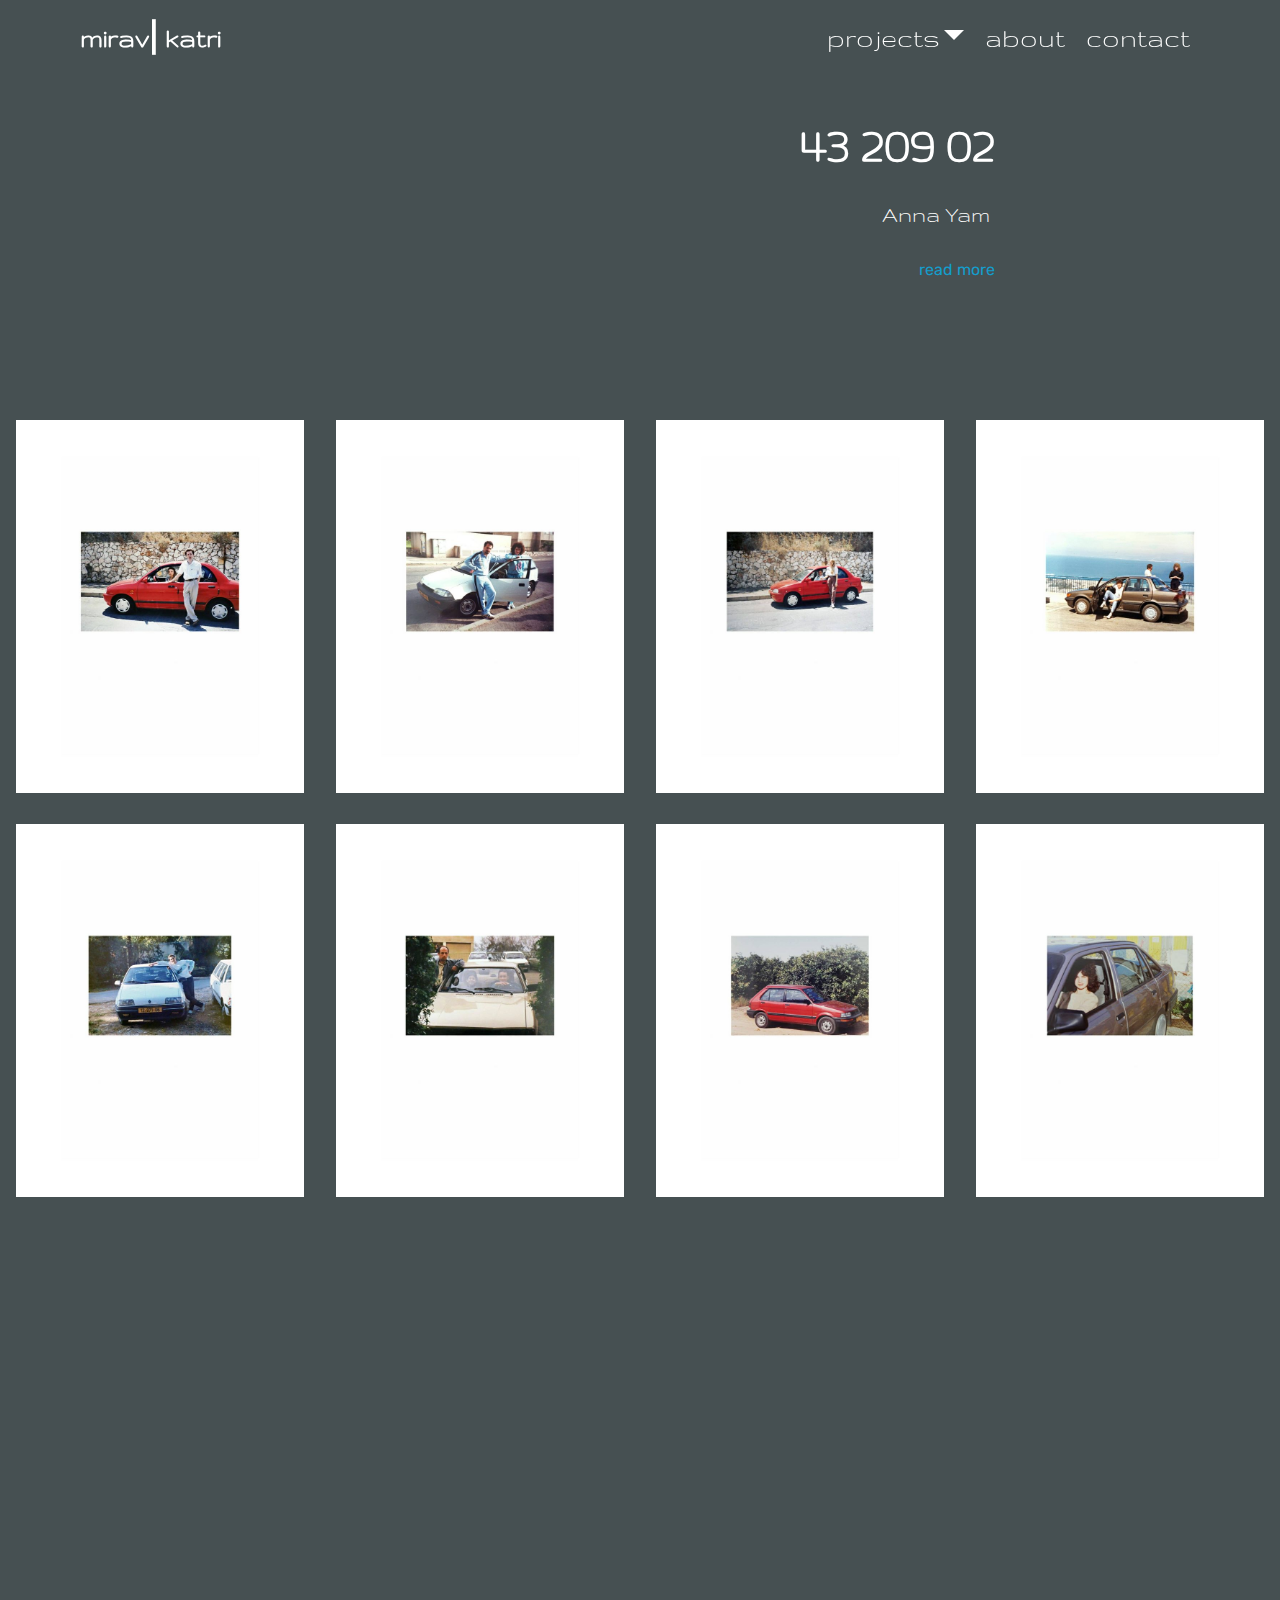
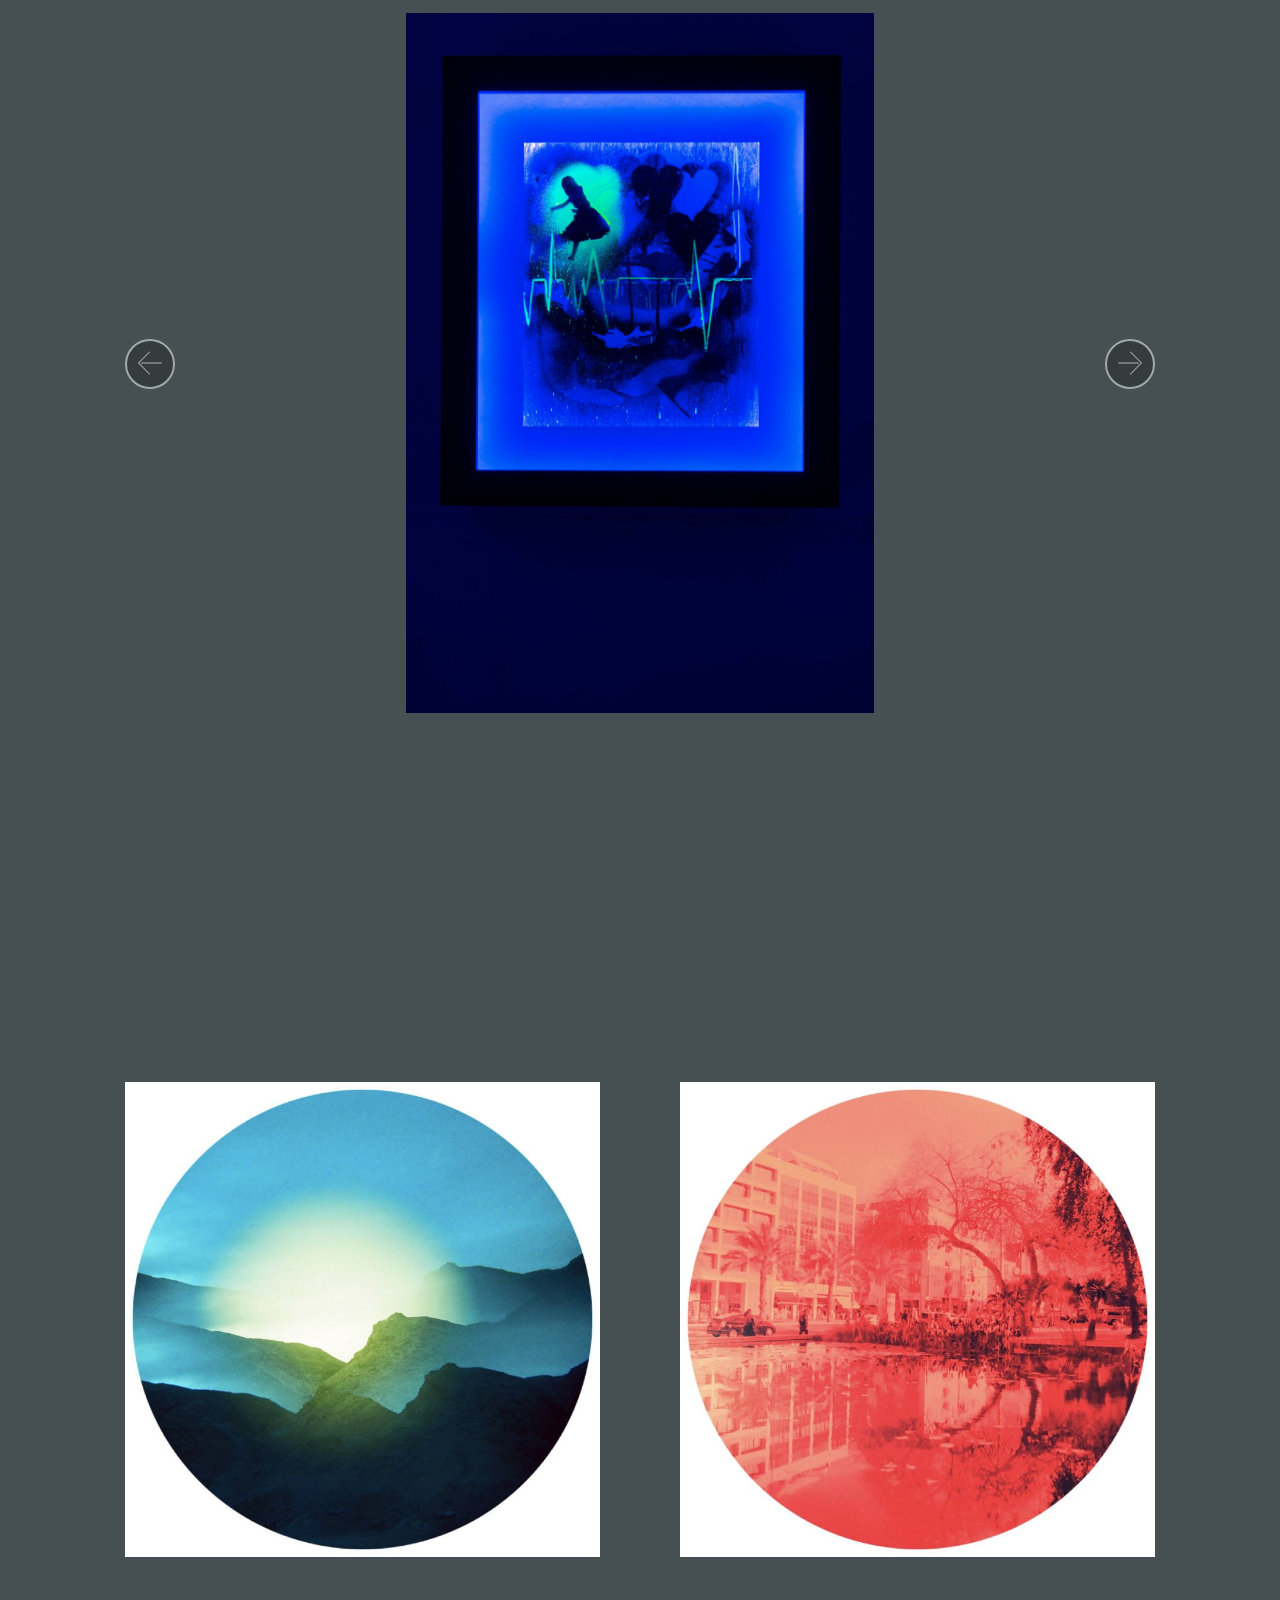
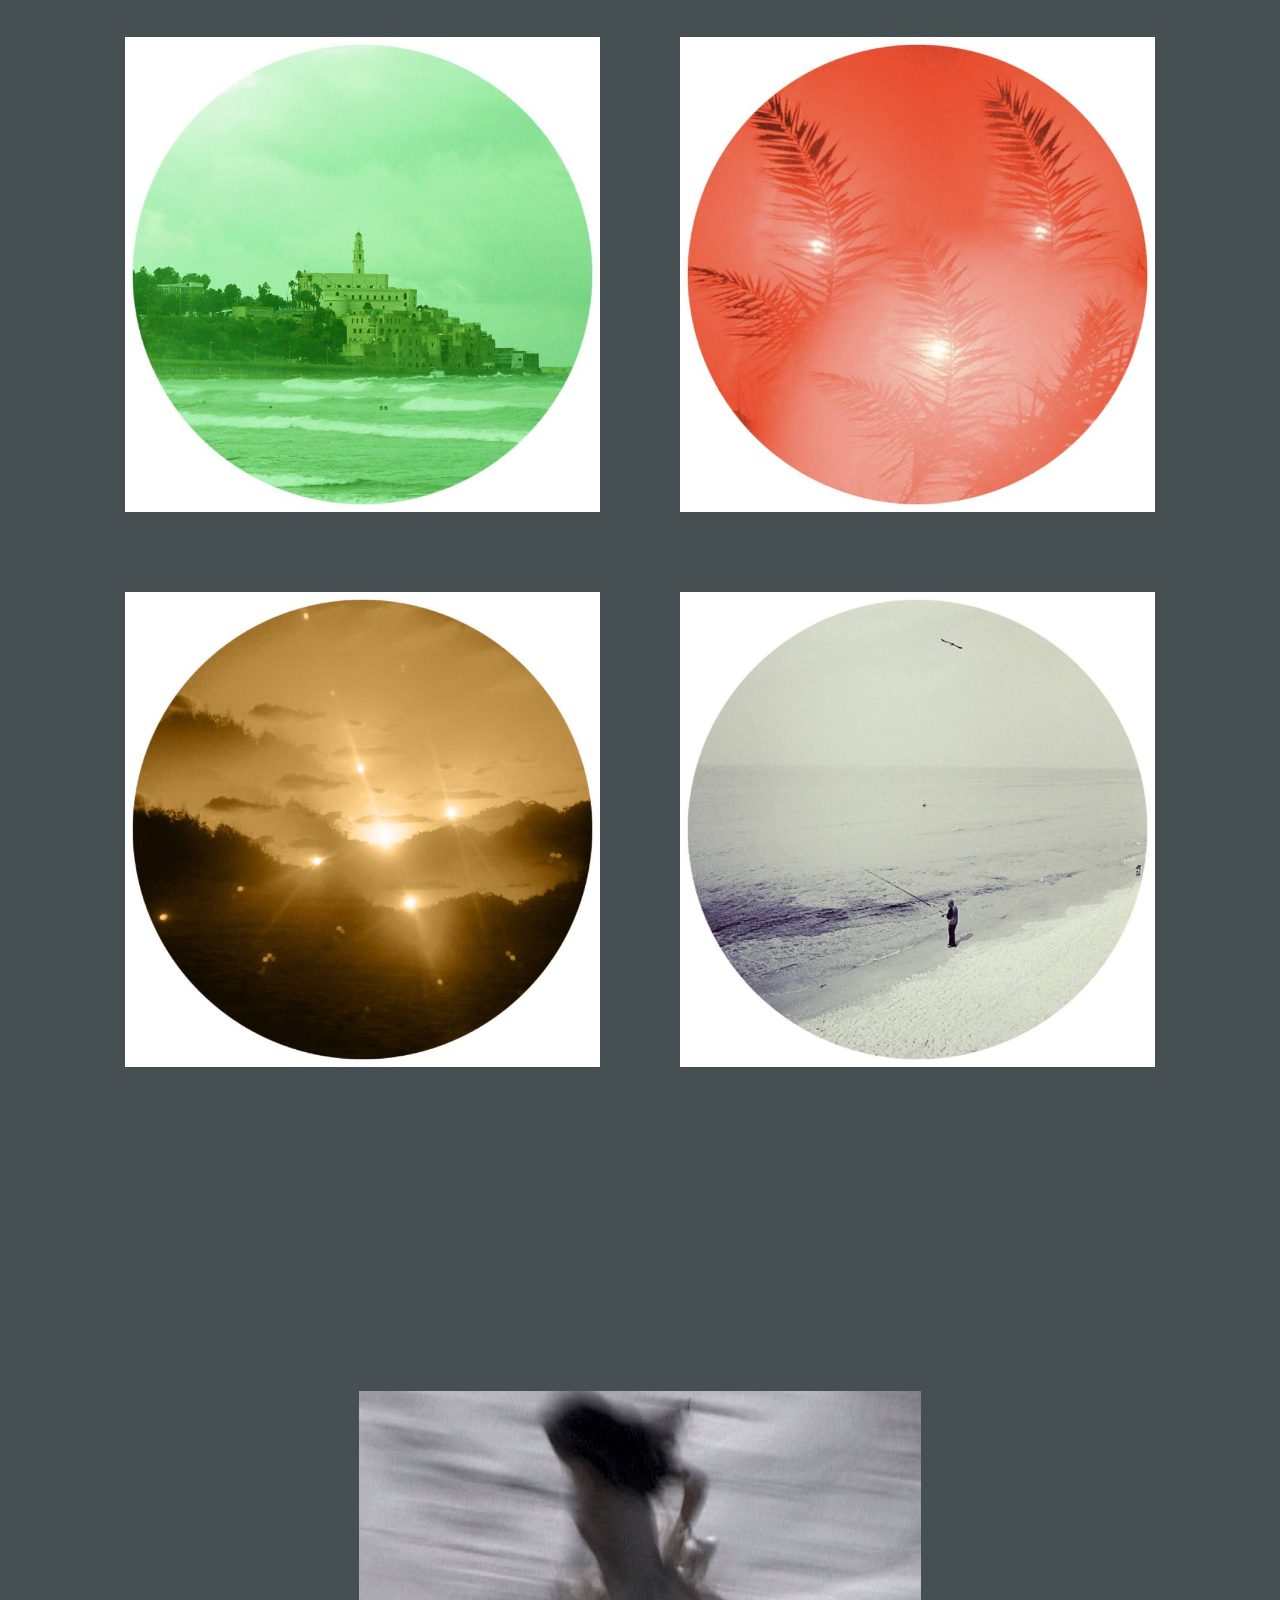
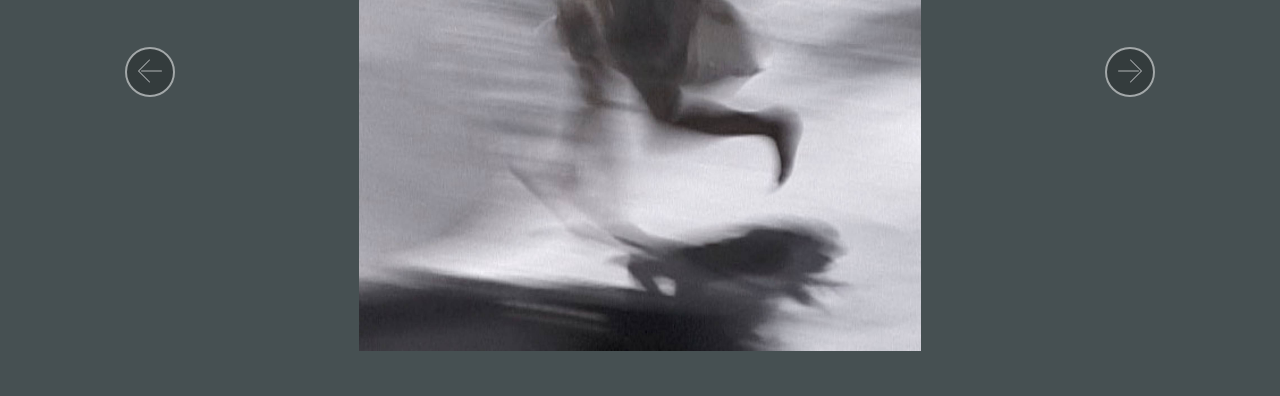
==== commit 0f2053a9: "create github pages" ====
--- a/page1.html
+++ b/page1.html
@@ -25,7 +25,7 @@
   
 </head>
 <body>
-<section class="menu cid-qyYcv04KTL" once="menu" id="menu1-4" data-rv-view="1041">
+<section class="menu cid-qyYcv04KTL" once="menu" id="menu1-4" data-rv-view="1249">
 
     
 
@@ -57,7 +57,7 @@
     </nav>
 </section>
 
-<section class="engine"><a href="https://mobirise.co/o">bootstrap button</a></section><section class="mbr-section content5 cid-qyYhigzOhG" id="content5-7" data-rv-view="1003">
+<section class="engine"><a href="https://mobirise.co">Mobirise</a></section><section class="mbr-section content5 cid-qyYhigzOhG" id="content5-7" data-rv-view="1211">
 
     
 
@@ -76,7 +76,7 @@
     </div>
 </section>
 
-<section class="mbr-gallery mbr-slider-carousel cid-qA5hpNDEjB" id="gallery2-10" data-rv-view="1006">
+<section class="mbr-gallery mbr-slider-carousel cid-qA5hpNDEjB" id="gallery2-10" data-rv-view="1214">
 
     
 
@@ -86,7 +86,7 @@
 
 </section>
 
-<section class="mbr-section content5 cid-qyYe4xpRxF" id="content5-6" data-rv-view="1043">
+<section class="mbr-section content5 cid-qyYe4xpRxF" id="content5-6" data-rv-view="1251">
 
     
 
@@ -105,7 +105,7 @@
     </div>
 </section>
 
-<section class="carousel slide cid-qyYkhBjbOi" data-interval="false" id="slider2-9" data-rv-view="1046">
+<section class="carousel slide cid-qyYkhBjbOi" data-interval="false" id="slider2-9" data-rv-view="1254">
 
     
     <div class="container content-slider">
@@ -115,7 +115,7 @@
     </div>
 </section>
 
-<section class="mbr-section content5 cid-qz3pb1jnJq" id="content5-e" data-rv-view="1076">
+<section class="mbr-section content5 cid-qz3pb1jnJq" id="content5-e" data-rv-view="1284">
 
     
 
@@ -135,7 +135,7 @@
     </div>
 </section>
 
-<section class="mbr-gallery mbr-slider-carousel cid-qA548cu1DL" id="gallery2-u" data-rv-view="1079">
+<section class="mbr-gallery mbr-slider-carousel cid-qA548cu1DL" id="gallery2-u" data-rv-view="1287">
 
     
 
@@ -145,7 +145,7 @@
 
 </section>
 
-<section class="mbr-section content5 cid-qz3GlGF98a" id="content5-i" data-rv-view="1106">
+<section class="mbr-section content5 cid-qz3GlGF98a" id="content5-i" data-rv-view="1314">
 
     
 
@@ -165,7 +165,7 @@
     </div>
 </section>
 
-<section class="carousel slide cid-qz3Gj1fvAB" data-interval="false" id="slider2-h" data-rv-view="1109">
+<section class="carousel slide cid-qz3Gj1fvAB" data-interval="false" id="slider2-h" data-rv-view="1317">
 
     
     <div class="container content-slider">
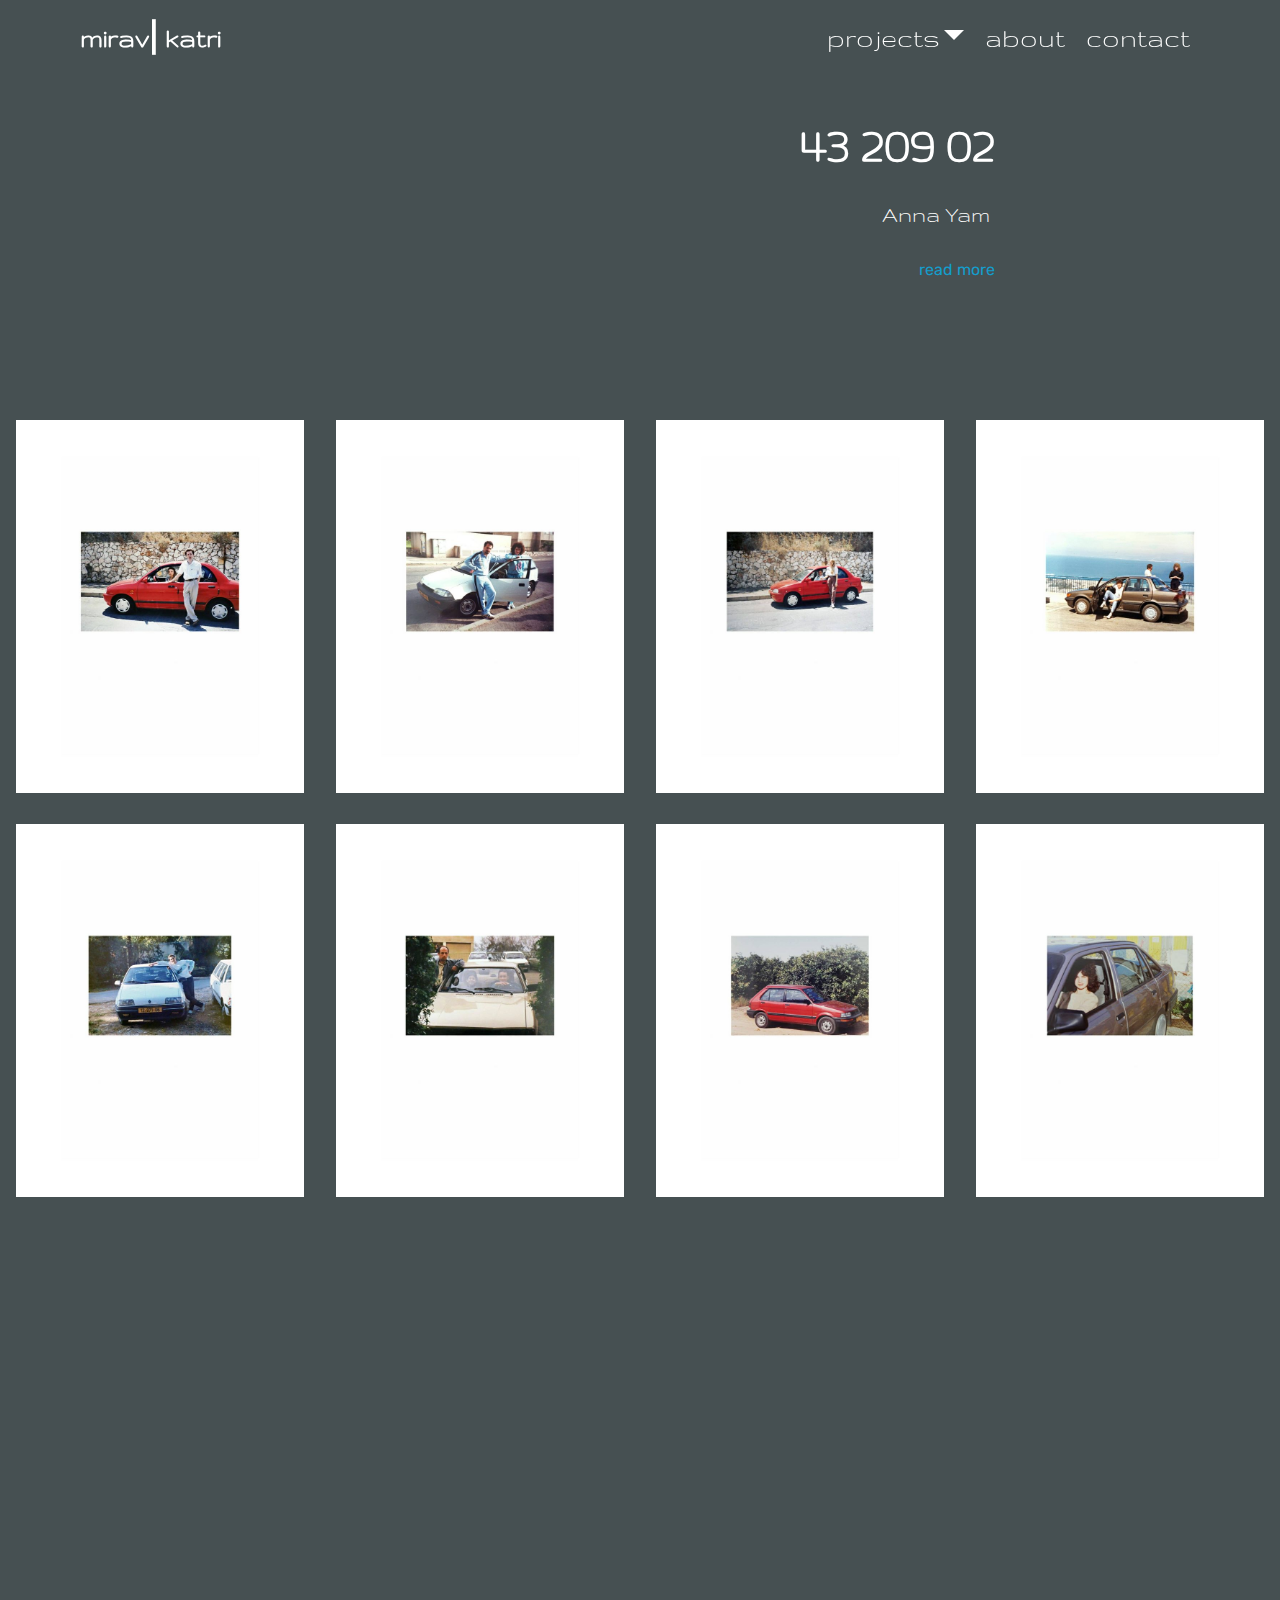
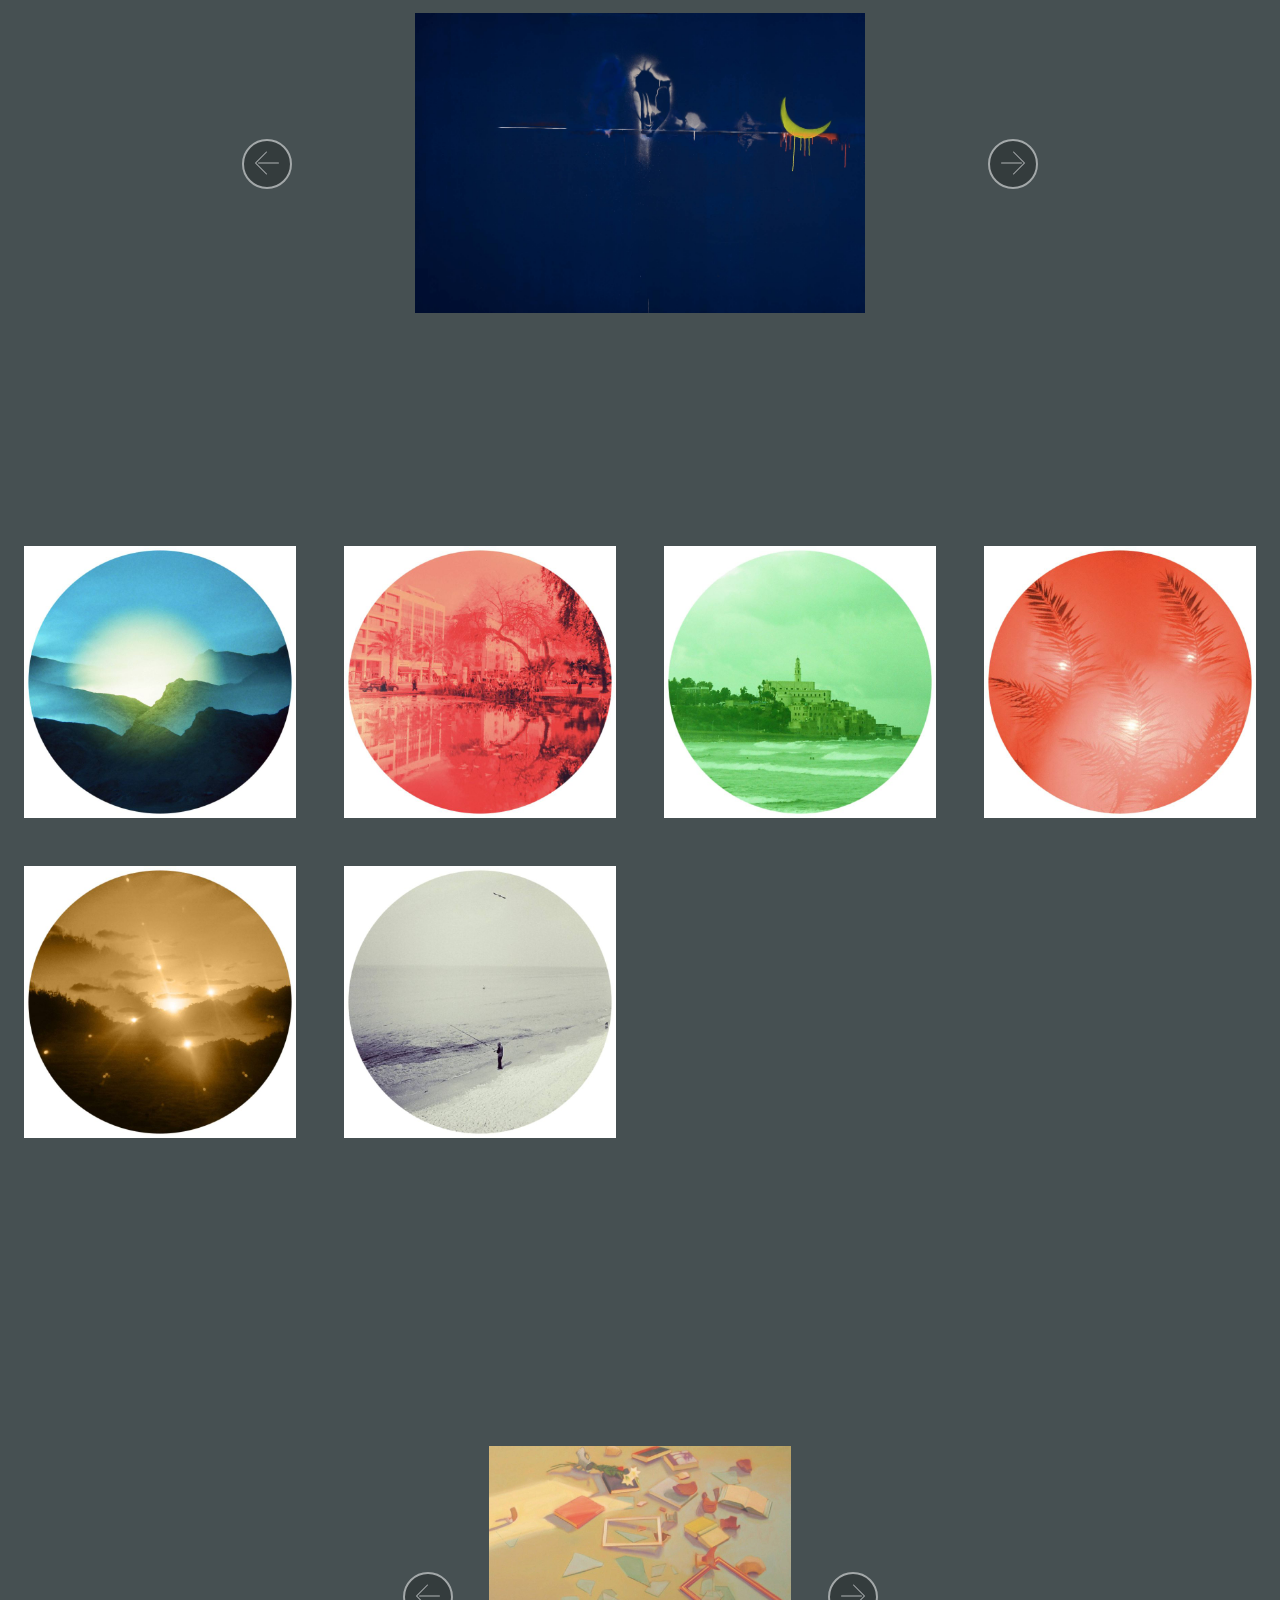
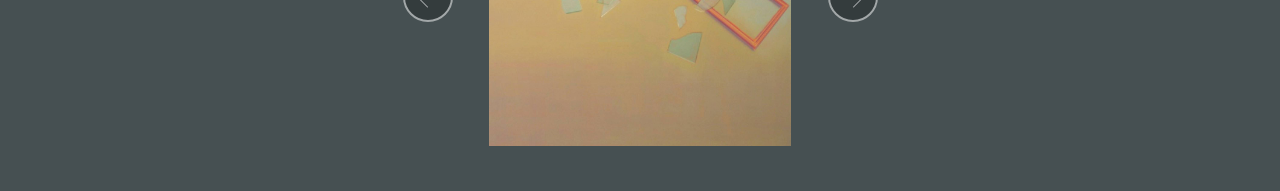
==== commit 64e4a53e: "create github pages" ====
--- a/page1.html
+++ b/page1.html
@@ -25,7 +25,7 @@
   
 </head>
 <body>
-<section class="menu cid-qyYcv04KTL" once="menu" id="menu1-4" data-rv-view="1249">
+<section class="menu cid-qyYcv04KTL" once="menu" id="menu1-4" data-rv-view="1486">
 
     
 
@@ -50,14 +50,14 @@
                     <a class="nav-link link text-white display-2" href="https://mobirise.com">&nbsp; &nbsp; &nbsp; &nbsp; &nbsp; &nbsp; &nbsp;</a>
                 </li>
                 <li class="nav-item dropdown open">
-                    <a class="nav-link link text-white dropdown-toggle display-2" href="https://mobirise.com" data-toggle="dropdown-submenu" aria-expanded="true">projects</a><div class="dropdown-menu"><div class="dropdown"><a class="text-white dropdown-item dropdown-toggle display-2" href="page1.html#slider2-d" aria-expanded="false" data-toggle="dropdown-submenu">43 209 02</a></div><a class="text-white dropdown-item display-2" href="page1.html#slider2-9">Mellow Pop</a><a class="text-white dropdown-item display-2" href="page1.html#slider2-g" aria-expanded="false">Sidelines</a><a class="text-white dropdown-item display-2" href="https://mobirise.com" aria-expanded="false">Explosion</a></div>
+                    <a class="nav-link link text-white dropdown-toggle display-2" href="https://mobirise.com" data-toggle="dropdown-submenu" aria-expanded="true">projects</a><div class="dropdown-menu"><div class="dropdown"><a class="text-white dropdown-item dropdown-toggle display-2" href="page3.html#gallery1-p" aria-expanded="false" data-toggle="dropdown-submenu">43 209 02</a></div><a class="text-white dropdown-item display-2" href="page1.html#slider2-9">Mellow Pop</a><a class="text-white dropdown-item display-2" href="page1.html#slider2-g" aria-expanded="false">Sidelines</a><a class="text-white dropdown-item display-2" href="https://mobirise.com" aria-expanded="false">Explosion</a></div>
                 </li><li class="nav-item"><a class="nav-link link text-white display-2" href="index.html#content9-c">about</a></li><li class="nav-item"><a class="nav-link link text-white display-2" href="mailto:mirav@miravkatri.com">contact</a></li></ul>
             
         </div>
     </nav>
 </section>
 
-<section class="engine"><a href="https://mobirise.co">Mobirise</a></section><section class="mbr-section content5 cid-qyYhigzOhG" id="content5-7" data-rv-view="1211">
+<section class="engine"><a href="https://mobirise.co/g">create a website for free</a></section><section class="mbr-section content5 cid-qyYhigzOhG" id="content5-7" data-rv-view="1448">
 
     
 
@@ -76,7 +76,7 @@
     </div>
 </section>
 
-<section class="mbr-gallery mbr-slider-carousel cid-qA5hpNDEjB" id="gallery2-10" data-rv-view="1214">
+<section class="mbr-gallery mbr-slider-carousel cid-qA5hpNDEjB" id="gallery2-10" data-rv-view="1451">
 
     
 
@@ -86,7 +86,7 @@
 
 </section>
 
-<section class="mbr-section content5 cid-qyYe4xpRxF" id="content5-6" data-rv-view="1251">
+<section class="mbr-section content5 cid-qyYe4xpRxF" id="content5-6" data-rv-view="1488">
 
     
 
@@ -105,17 +105,17 @@
     </div>
 </section>
 
-<section class="carousel slide cid-qyYkhBjbOi" data-interval="false" id="slider2-9" data-rv-view="1254">
+<section class="carousel slide cid-qyYkhBjbOi" data-interval="false" id="slider2-9" data-rv-view="1491">
 
     
     <div class="container content-slider">
         <div class="content-slider-wrap">
-            <div><div class="mbr-slider slide carousel" data-pause="true" data-keyboard="false" data-ride="false" data-interval="false"><div class="carousel-inner" role="listbox"><div class="carousel-item slider-fullscreen-image" data-bg-video-slide="false" style="background-image: url(assets/images/yifat-bezalel-by-dror-varshavski-1-2000x1334.jpg);"><div class="container container-slide"><div class="image_wrapper"><img src="assets/images/yifat-bezalel-by-dror-varshavski-1-2000x1334.jpg"><div class="carousel-caption justify-content-center"><div class="col-10 align-center"></div></div></div></div></div><div class="carousel-item slider-fullscreen-image" data-bg-video-slide="false" style="background-image: url(assets/images/yifat-bezalel-by-dror-varshavski-24-2000x1334.jpg);"><div class="container container-slide"><div class="image_wrapper"><div class="mbr-overlay" style="opacity: 0;"></div><img src="assets/images/yifat-bezalel-by-dror-varshavski-24-2000x1334.jpg"><div class="carousel-caption justify-content-center"><div class="col-10 align-center"></div></div></div></div></div><div class="carousel-item slider-fullscreen-image" data-bg-video-slide="false" style="background-image: url(assets/images/yifat-bezalel-by-dror-varshavski-27-2000x1334.jpg);"><div class="container container-slide"><div class="image_wrapper"><div class="mbr-overlay" style="opacity: 0;"></div><img src="assets/images/yifat-bezalel-by-dror-varshavski-27-2000x1334.jpg"><div class="carousel-caption justify-content-center"><div class="col-10 align-center"></div></div></div></div></div><div class="carousel-item slider-fullscreen-image" data-bg-video-slide="false" style="background-image: url(assets/images/yifat-bezalel-by-dror-varshavski-30-2000x2120.jpg);"><div class="container container-slide"><div class="image_wrapper"><div class="mbr-overlay" style="opacity: 0;"></div><img src="assets/images/yifat-bezalel-by-dror-varshavski-30-2000x2120.jpg"><div class="carousel-caption justify-content-center"><div class="col-10 align-center"></div></div></div></div></div><div class="carousel-item slider-fullscreen-image" data-bg-video-slide="false" style="background-image: url(assets/images/yifat-bezalel-by-dror-varshavski-31-2000x1334.jpg);"><div class="container container-slide"><div class="image_wrapper"><div class="mbr-overlay" style="opacity: 0;"></div><img src="assets/images/yifat-bezalel-by-dror-varshavski-31-2000x1334.jpg"><div class="carousel-caption justify-content-center"><div class="col-10 align-center"></div></div></div></div></div><div class="carousel-item slider-fullscreen-image" data-bg-video-slide="false" style="background-image: url(assets/images/yifat-bezalel-by-dror-varshavski-42-2000x2996.jpg);"><div class="container container-slide"><div class="image_wrapper"><div class="mbr-overlay" style="opacity: 0;"></div><img src="assets/images/yifat-bezalel-by-dror-varshavski-42-2000x2996.jpg"><div class="carousel-caption justify-content-center"><div class="col-10 align-center"></div></div></div></div></div><div class="carousel-item slider-fullscreen-image active" data-bg-video-slide="false" style="background-image: url(assets/images/yifat-bezalel-by-dror-varshavski-66-2000x2997.jpg);"><div class="container container-slide"><div class="image_wrapper"><div class="mbr-overlay" style="opacity: 0;"></div><img src="assets/images/yifat-bezalel-by-dror-varshavski-66-2000x2997.jpg"><div class="carousel-caption justify-content-center"><div class="col-10 align-center"></div></div></div></div></div><div class="carousel-item slider-fullscreen-image" data-bg-video-slide="false" style="background-image: url(assets/images/yifat-bezalel-by-dror-varshavski-56-2000x1334.jpg);"><div class="container container-slide"><div class="image_wrapper"><div class="mbr-overlay" style="opacity: 0;"></div><img src="assets/images/yifat-bezalel-by-dror-varshavski-56-2000x1334.jpg"><div class="carousel-caption justify-content-center"><div class="col-10 align-center"></div></div></div></div></div><div class="carousel-item slider-fullscreen-image" data-bg-video-slide="false" style="background-image: url(assets/images/yifat-bezalel-by-dror-varshavski-70-2000x2295.jpg);"><div class="container container-slide"><div class="image_wrapper"><div class="mbr-overlay" style="opacity: 0;"></div><img src="assets/images/yifat-bezalel-by-dror-varshavski-70-2000x2295.jpg"><div class="carousel-caption justify-content-center"><div class="col-10 align-center"></div></div></div></div></div></div><a data-app-prevent-settings="" class="carousel-control carousel-control-prev" role="button" data-slide="prev" href="#slider2-9"><span aria-hidden="true" class="mbri-left mbr-iconfont"></span><span class="sr-only">Previous</span></a><a data-app-prevent-settings="" class="carousel-control carousel-control-next" role="button" data-slide="next" href="#slider2-9"><span aria-hidden="true" class="mbri-right mbr-iconfont"></span><span class="sr-only">Next</span></a></div></div> 
-        </div>
-    </div>
-</section>
-
-<section class="mbr-section content5 cid-qz3pb1jnJq" id="content5-e" data-rv-view="1284">
+            <div><div class="mbr-slider slide carousel" data-pause="true" data-keyboard="false" data-ride="false" data-interval="false"><div class="carousel-inner" role="listbox"><div class="carousel-item slider-fullscreen-image" data-bg-video-slide="false" style="background-image: url(assets/images/yifat-bezalel-by-dror-varshavski-1-2000x1334.jpg);"><div class="container container-slide"><div class="image_wrapper"><img src="assets/images/yifat-bezalel-by-dror-varshavski-1-2000x1334.jpg"><div class="carousel-caption justify-content-center"><div class="col-10 align-center"></div></div></div></div></div><div class="carousel-item slider-fullscreen-image" data-bg-video-slide="false" style="background-image: url(assets/images/yifat-bezalel-by-dror-varshavski-24-2000x1334.jpg);"><div class="container container-slide"><div class="image_wrapper"><div class="mbr-overlay" style="opacity: 0;"></div><img src="assets/images/yifat-bezalel-by-dror-varshavski-24-2000x1334.jpg"><div class="carousel-caption justify-content-center"><div class="col-10 align-center"></div></div></div></div></div><div class="carousel-item slider-fullscreen-image" data-bg-video-slide="false" style="background-image: url(assets/images/yifat-bezalel-by-dror-varshavski-27-2000x1334.jpg);"><div class="container container-slide"><div class="image_wrapper"><div class="mbr-overlay" style="opacity: 0;"></div><img src="assets/images/yifat-bezalel-by-dror-varshavski-27-2000x1334.jpg"><div class="carousel-caption justify-content-center"><div class="col-10 align-center"></div></div></div></div></div><div class="carousel-item slider-fullscreen-image" data-bg-video-slide="false" style="background-image: url(assets/images/yifat-bezalel-by-dror-varshavski-30-2000x2120.jpg);"><div class="container container-slide"><div class="image_wrapper"><div class="mbr-overlay" style="opacity: 0;"></div><img src="assets/images/yifat-bezalel-by-dror-varshavski-30-2000x2120.jpg"><div class="carousel-caption justify-content-center"><div class="col-10 align-center"></div></div></div></div></div><div class="carousel-item slider-fullscreen-image active" data-bg-video-slide="false" style="background-image: url(assets/images/yifat-bezalel-by-dror-varshavski-31-2000x1334.jpg);"><div class="container container-slide"><div class="image_wrapper"><div class="mbr-overlay" style="opacity: 0;"></div><img src="assets/images/yifat-bezalel-by-dror-varshavski-31-2000x1334.jpg"><div class="carousel-caption justify-content-center"><div class="col-10 align-center"></div></div></div></div></div><div class="carousel-item slider-fullscreen-image" data-bg-video-slide="false" style="background-image: url(assets/images/yifat-bezalel-by-dror-varshavski-42-2000x2996.jpg);"><div class="container container-slide"><div class="image_wrapper"><div class="mbr-overlay" style="opacity: 0;"></div><img src="assets/images/yifat-bezalel-by-dror-varshavski-42-2000x2996.jpg"><div class="carousel-caption justify-content-center"><div class="col-10 align-center"></div></div></div></div></div><div class="carousel-item slider-fullscreen-image" data-bg-video-slide="false" style="background-image: url(assets/images/yifat-bezalel-by-dror-varshavski-66-2000x2997.jpg);"><div class="container container-slide"><div class="image_wrapper"><div class="mbr-overlay" style="opacity: 0;"></div><img src="assets/images/yifat-bezalel-by-dror-varshavski-66-2000x2997.jpg"><div class="carousel-caption justify-content-center"><div class="col-10 align-center"></div></div></div></div></div><div class="carousel-item slider-fullscreen-image" data-bg-video-slide="false" style="background-image: url(assets/images/yifat-bezalel-by-dror-varshavski-56-2000x1334.jpg);"><div class="container container-slide"><div class="image_wrapper"><div class="mbr-overlay" style="opacity: 0;"></div><img src="assets/images/yifat-bezalel-by-dror-varshavski-56-2000x1334.jpg"><div class="carousel-caption justify-content-center"><div class="col-10 align-center"></div></div></div></div></div><div class="carousel-item slider-fullscreen-image" data-bg-video-slide="false" style="background-image: url(assets/images/yifat-bezalel-by-dror-varshavski-70-2000x2295.jpg);"><div class="container container-slide"><div class="image_wrapper"><div class="mbr-overlay" style="opacity: 0;"></div><img src="assets/images/yifat-bezalel-by-dror-varshavski-70-2000x2295.jpg"><div class="carousel-caption justify-content-center"><div class="col-10 align-center"></div></div></div></div></div></div><a data-app-prevent-settings="" class="carousel-control carousel-control-prev" role="button" data-slide="prev" href="#slider2-9"><span aria-hidden="true" class="mbri-left mbr-iconfont"></span><span class="sr-only">Previous</span></a><a data-app-prevent-settings="" class="carousel-control carousel-control-next" role="button" data-slide="next" href="#slider2-9"><span aria-hidden="true" class="mbri-right mbr-iconfont"></span><span class="sr-only">Next</span></a></div></div> 
+        </div>
+    </div>
+</section>
+
+<section class="mbr-section content5 cid-qz3pb1jnJq" id="content5-e" data-rv-view="1521">
 
     
 
@@ -135,17 +135,17 @@
     </div>
 </section>
 
-<section class="mbr-gallery mbr-slider-carousel cid-qA548cu1DL" id="gallery2-u" data-rv-view="1287">
-
-    
-
-    <div class="container">
-        <div><!-- Filter --><!-- Gallery --><div class="mbr-gallery-row"><div class="mbr-gallery-layout-default"><div><div><div class="mbr-gallery-item mbr-gallery-item--p5" data-video-url="false" data-tags="Awesome"><div href="#lb-gallery2-u" data-slide-to="0" data-toggle="modal"><img src="assets/images/unlimited10-copy-2000x2000-800x800.jpg" alt=""><span class="icon-focus"></span></div></div><div class="mbr-gallery-item mbr-gallery-item--p5" data-video-url="false" data-tags="Responsive"><div href="#lb-gallery2-u" data-slide-to="1" data-toggle="modal"><img src="assets/images/unlimited08-2000x2000-800x800.jpg" alt=""><span class="icon-focus"></span></div></div><div class="mbr-gallery-item mbr-gallery-item--p5" data-video-url="false" data-tags="Creative"><div href="#lb-gallery2-u" data-slide-to="2" data-toggle="modal"><img src="assets/images/unlimited19-2000x2000-800x800.jpg" alt=""><span class="icon-focus"></span></div></div><div class="mbr-gallery-item mbr-gallery-item--p5" data-video-url="false" data-tags="Animated"><div href="#lb-gallery2-u" data-slide-to="3" data-toggle="modal"><img src="assets/images/3-2000x2000-800x800.jpg" alt=""><span class="icon-focus"></span></div></div><div class="mbr-gallery-item mbr-gallery-item--p5" data-video-url="false" data-tags="Awesome"><div href="#lb-gallery2-u" data-slide-to="4" data-toggle="modal"><img src="assets/images/unlimited03-2000x2000-800x800.jpg" alt=""><span class="icon-focus"></span></div></div><div class="mbr-gallery-item mbr-gallery-item--p5" data-video-url="false" data-tags="Awesome"><div href="#lb-gallery2-u" data-slide-to="5" data-toggle="modal"><img src="assets/images/unlimited14-2000x2000-800x800.jpg" alt=""><span class="icon-focus"></span></div></div></div></div><div class="clearfix"></div></div></div><!-- Lightbox --><div data-app-prevent-settings="" class="mbr-slider modal fade carousel slide" tabindex="-1" data-keyboard="true" data-interval="false" id="lb-gallery2-u"><div class="modal-dialog"><div class="modal-content"><div class="modal-body"><div class="carousel-inner"><div class="carousel-item"><img src="assets/images/unlimited10-copy-2000x2000.jpg" alt=""></div><div class="carousel-item"><img src="assets/images/unlimited08-2000x2000.jpg" alt=""></div><div class="carousel-item"><img src="assets/images/unlimited19-2000x2000.jpg" alt=""></div><div class="carousel-item"><img src="assets/images/-3-2000x2000.jpg" alt=""></div><div class="carousel-item"><img src="assets/images/unlimited03-2000x2000.jpg" alt=""></div><div class="carousel-item active"><img src="assets/images/unlimited14-2000x2000.jpg" alt=""></div></div><a class="carousel-control carousel-control-prev" role="button" data-slide="prev" href="#lb-gallery2-u"><span class="mbri-left mbr-iconfont" aria-hidden="true"></span><span class="sr-only">Previous</span></a><a class="carousel-control carousel-control-next" role="button" data-slide="next" href="#lb-gallery2-u"><span class="mbri-right mbr-iconfont" aria-hidden="true"></span><span class="sr-only">Next</span></a><a class="close" href="#" role="button" data-dismiss="modal"><span class="sr-only">Close</span></a></div></div></div></div></div>
-    </div>
-
-</section>
-
-<section class="mbr-section content5 cid-qz3GlGF98a" id="content5-i" data-rv-view="1314">
+<section class="mbr-gallery mbr-slider-carousel cid-qA548cu1DL" id="gallery2-u" data-rv-view="1524">
+
+    
+
+    <div>
+        <div><!-- Filter --><!-- Gallery --><div class="mbr-gallery-row"><div class="mbr-gallery-layout-default"><div><div><div class="mbr-gallery-item mbr-gallery-item--p3" data-video-url="false" data-tags="Awesome"><div href="#lb-gallery2-u" data-slide-to="0" data-toggle="modal"><img src="assets/images/unlimited10-copy-2000x2000-800x800.jpg" alt=""><span class="icon-focus"></span></div></div><div class="mbr-gallery-item mbr-gallery-item--p3" data-video-url="false" data-tags="Responsive"><div href="#lb-gallery2-u" data-slide-to="1" data-toggle="modal"><img src="assets/images/unlimited08-2000x2000-800x800.jpg" alt=""><span class="icon-focus"></span></div></div><div class="mbr-gallery-item mbr-gallery-item--p3" data-video-url="false" data-tags="Creative"><div href="#lb-gallery2-u" data-slide-to="2" data-toggle="modal"><img src="assets/images/unlimited19-2000x2000-800x800.jpg" alt=""><span class="icon-focus"></span></div></div><div class="mbr-gallery-item mbr-gallery-item--p3" data-video-url="false" data-tags="Animated"><div href="#lb-gallery2-u" data-slide-to="3" data-toggle="modal"><img src="assets/images/3-2000x2000-800x800.jpg" alt=""><span class="icon-focus"></span></div></div><div class="mbr-gallery-item mbr-gallery-item--p3" data-video-url="false" data-tags="Awesome"><div href="#lb-gallery2-u" data-slide-to="4" data-toggle="modal"><img src="assets/images/unlimited03-2000x2000-800x800.jpg" alt=""><span class="icon-focus"></span></div></div><div class="mbr-gallery-item mbr-gallery-item--p3" data-video-url="false" data-tags="Awesome"><div href="#lb-gallery2-u" data-slide-to="5" data-toggle="modal"><img src="assets/images/unlimited14-2000x2000-800x800.jpg" alt=""><span class="icon-focus"></span></div></div></div></div><div class="clearfix"></div></div></div><!-- Lightbox --><div data-app-prevent-settings="" class="mbr-slider modal fade carousel slide" tabindex="-1" data-keyboard="true" data-interval="false" id="lb-gallery2-u"><div class="modal-dialog"><div class="modal-content"><div class="modal-body"><div class="carousel-inner"><div class="carousel-item"><img src="assets/images/unlimited10-copy-2000x2000.jpg" alt=""></div><div class="carousel-item"><img src="assets/images/unlimited08-2000x2000.jpg" alt=""></div><div class="carousel-item"><img src="assets/images/unlimited19-2000x2000.jpg" alt=""></div><div class="carousel-item"><img src="assets/images/-3-2000x2000.jpg" alt=""></div><div class="carousel-item"><img src="assets/images/unlimited03-2000x2000.jpg" alt=""></div><div class="carousel-item active"><img src="assets/images/unlimited14-2000x2000.jpg" alt=""></div></div><a class="carousel-control carousel-control-prev" role="button" data-slide="prev" href="#lb-gallery2-u"><span class="mbri-left mbr-iconfont" aria-hidden="true"></span><span class="sr-only">Previous</span></a><a class="carousel-control carousel-control-next" role="button" data-slide="next" href="#lb-gallery2-u"><span class="mbri-right mbr-iconfont" aria-hidden="true"></span><span class="sr-only">Next</span></a><a class="close" href="#" role="button" data-dismiss="modal"><span class="sr-only">Close</span></a></div></div></div></div></div>
+    </div>
+
+</section>
+
+<section class="mbr-section content5 cid-qz3GlGF98a" id="content5-i" data-rv-view="1551">
 
     
 
@@ -165,12 +165,12 @@
     </div>
 </section>
 
-<section class="carousel slide cid-qz3Gj1fvAB" data-interval="false" id="slider2-h" data-rv-view="1317">
+<section class="carousel slide cid-qz3Gj1fvAB" data-interval="false" id="slider2-h" data-rv-view="1554">
 
     
     <div class="container content-slider">
         <div class="content-slider-wrap">
-            <div><div class="mbr-slider slide carousel" data-pause="true" data-keyboard="false" data-ride="false" data-interval="false"><div class="carousel-inner" role="listbox"><div class="carousel-item slider-fullscreen-image" data-bg-video-slide="false" style="background-image: url(assets/images/explosion-cat-web-photos-only-1-2000x1578.jpg);"><div class="container container-slide"><div class="image_wrapper"><img src="assets/images/explosion-cat-web-photos-only-1-2000x1578.jpg"><div class="carousel-caption justify-content-center"><div class="col-10 align-center"></div></div></div></div></div><div class="carousel-item slider-fullscreen-image" data-bg-video-slide="false" style="background-image: url(assets/images/explosion-cat-web-3-1999x2009.jpg);"><div class="container container-slide"><div class="image_wrapper"><img src="assets/images/explosion-cat-web-3-1999x2009.jpg"><div class="carousel-caption justify-content-center"><div class="col-10 align-center"></div></div></div></div></div><div class="carousel-item slider-fullscreen-image" data-bg-video-slide="false" style="background-image: url(assets/images/explosion-cat-web-4-2000x1871.jpg);"><div class="container container-slide"><div class="image_wrapper"><img src="assets/images/explosion-cat-web-4-2000x1871.jpg"><div class="carousel-caption justify-content-center"><div class="col-10 align-center"></div></div></div></div></div><div class="carousel-item slider-fullscreen-image active" data-bg-video-slide="false" style="background-image: url(assets/images/explosion-cat-web-8-2000x1993.jpg);"><div class="container container-slide"><div class="image_wrapper"><img src="assets/images/explosion-cat-web-8-2000x1993.jpg"><div class="carousel-caption justify-content-center"><div class="col-10 align-center"></div></div></div></div></div><div class="carousel-item slider-fullscreen-image" data-bg-video-slide="false" style="background-image: url(assets/images/livneh-2000x1984.jpg);"><div class="container container-slide"><div class="image_wrapper"><img src="assets/images/livneh-2000x1984.jpg"><div class="carousel-caption justify-content-center"><div class="col-10 align-center"></div></div></div></div></div></div><a data-app-prevent-settings="" class="carousel-control carousel-control-prev" role="button" data-slide="prev" href="#slider2-h"><span aria-hidden="true" class="mbri-left mbr-iconfont"></span><span class="sr-only">Previous</span></a><a data-app-prevent-settings="" class="carousel-control carousel-control-next" role="button" data-slide="next" href="#slider2-h"><span aria-hidden="true" class="mbri-right mbr-iconfont"></span><span class="sr-only">Next</span></a></div></div> 
+            <div><div class="mbr-slider slide carousel" data-pause="true" data-keyboard="false" data-ride="false" data-interval="false"><div class="carousel-inner" role="listbox"><div class="carousel-item slider-fullscreen-image" data-bg-video-slide="false" style="background-image: url(assets/images/explosion-cat-web-photos-only-1-2000x1578.jpg);"><div class="container container-slide"><div class="image_wrapper"><img src="assets/images/explosion-cat-web-photos-only-1-2000x1578.jpg"><div class="carousel-caption justify-content-center"><div class="col-10 align-center"></div></div></div></div></div><div class="carousel-item slider-fullscreen-image" data-bg-video-slide="false" style="background-image: url(assets/images/explosion-cat-web-3-1999x2009.jpg);"><div class="container container-slide"><div class="image_wrapper"><img src="assets/images/explosion-cat-web-3-1999x2009.jpg"><div class="carousel-caption justify-content-center"><div class="col-10 align-center"></div></div></div></div></div><div class="carousel-item slider-fullscreen-image" data-bg-video-slide="false" style="background-image: url(assets/images/explosion-cat-web-4-2000x1871.jpg);"><div class="container container-slide"><div class="image_wrapper"><img src="assets/images/explosion-cat-web-4-2000x1871.jpg"><div class="carousel-caption justify-content-center"><div class="col-10 align-center"></div></div></div></div></div><div class="carousel-item slider-fullscreen-image" data-bg-video-slide="false" style="background-image: url(assets/images/explosion-cat-web-8-2000x1993.jpg);"><div class="container container-slide"><div class="image_wrapper"><img src="assets/images/explosion-cat-web-8-2000x1993.jpg"><div class="carousel-caption justify-content-center"><div class="col-10 align-center"></div></div></div></div></div><div class="carousel-item slider-fullscreen-image active" data-bg-video-slide="false" style="background-image: url(assets/images/livneh-2000x1984.jpg);"><div class="container container-slide"><div class="image_wrapper"><img src="assets/images/livneh-2000x1984.jpg"><div class="carousel-caption justify-content-center"><div class="col-10 align-center"></div></div></div></div></div></div><a data-app-prevent-settings="" class="carousel-control carousel-control-prev" role="button" data-slide="prev" href="#slider2-h"><span aria-hidden="true" class="mbri-left mbr-iconfont"></span><span class="sr-only">Previous</span></a><a data-app-prevent-settings="" class="carousel-control carousel-control-next" role="button" data-slide="next" href="#slider2-h"><span aria-hidden="true" class="mbri-right mbr-iconfont"></span><span class="sr-only">Next</span></a></div></div> 
         </div>
     </div>
 </section>
--- a/assets/mobirise/css/mbr-additional.css
+++ b/assets/mobirise/css/mbr-additional.css
@@ -2432,7 +2432,7 @@
 }
 .cid-qyYkhBjbOi {
   padding-top: 0px;
-  padding-bottom: 120px;
+  padding-bottom: 0px;
   background-color: #465052;
 }
 .cid-qyYkhBjbOi .content-slider {
@@ -2690,7 +2690,7 @@
   background: transparent !important;
 }
 .cid-qyYkhBjbOi .image_wrapper {
-  height: 700px;
+  height: 300px;
   width: 100%;
   position: relative;
   display: inline-block;
@@ -2703,7 +2703,7 @@
   text-align: center;
 }
 .cid-qyYkhBjbOi .content-slider-wrap {
-  width: 100%;
+  width: 79%;
 }
 .cid-qz3pb1jnJq {
   padding-top: 0px;
@@ -3042,7 +3042,7 @@
   background: transparent !important;
 }
 .cid-qz3Gj1fvAB .image_wrapper {
-  height: 560px;
+  height: 300px;
   width: 100%;
   position: relative;
   display: inline-block;
@@ -3055,7 +3055,7 @@
   text-align: center;
 }
 .cid-qz3Gj1fvAB .content-slider-wrap {
-  width: 100%;
+  width: 50%;
 }
 .cid-qyYcv04KTL .navbar {
   padding: .5rem 0;
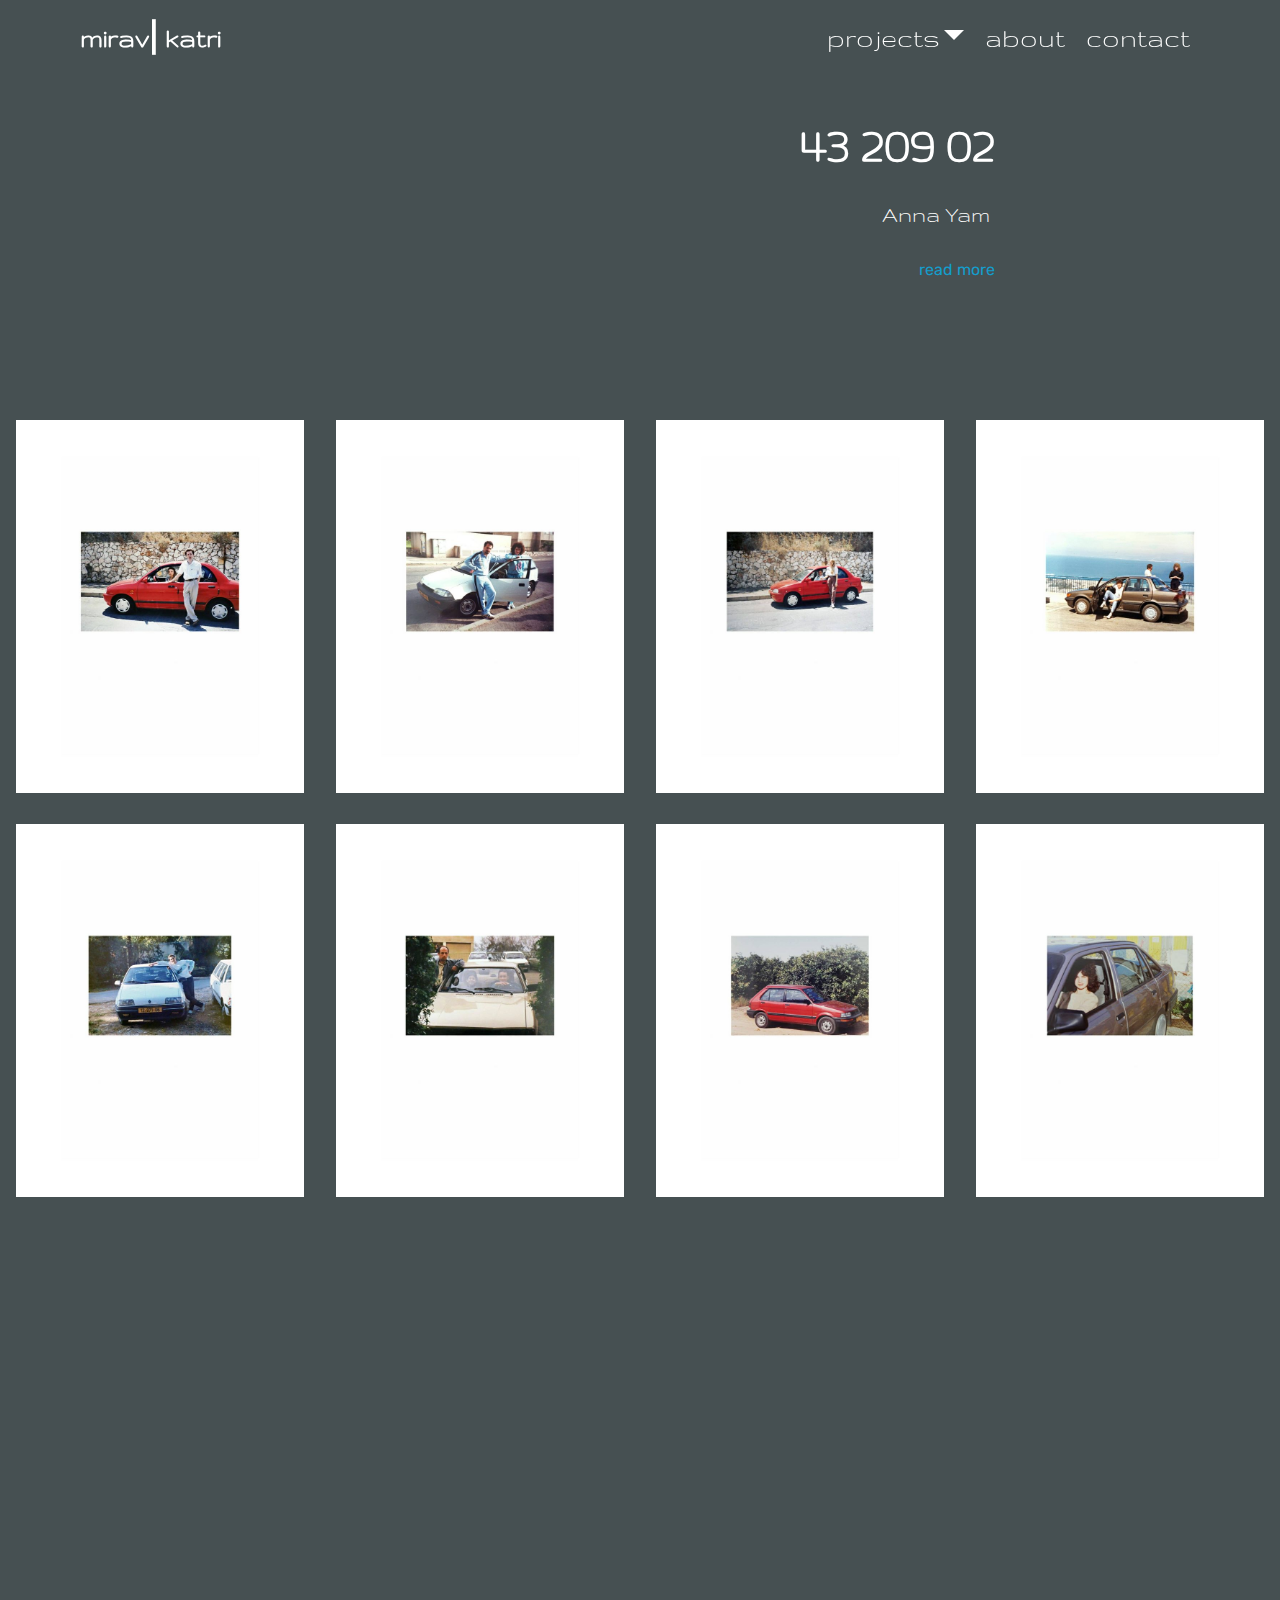
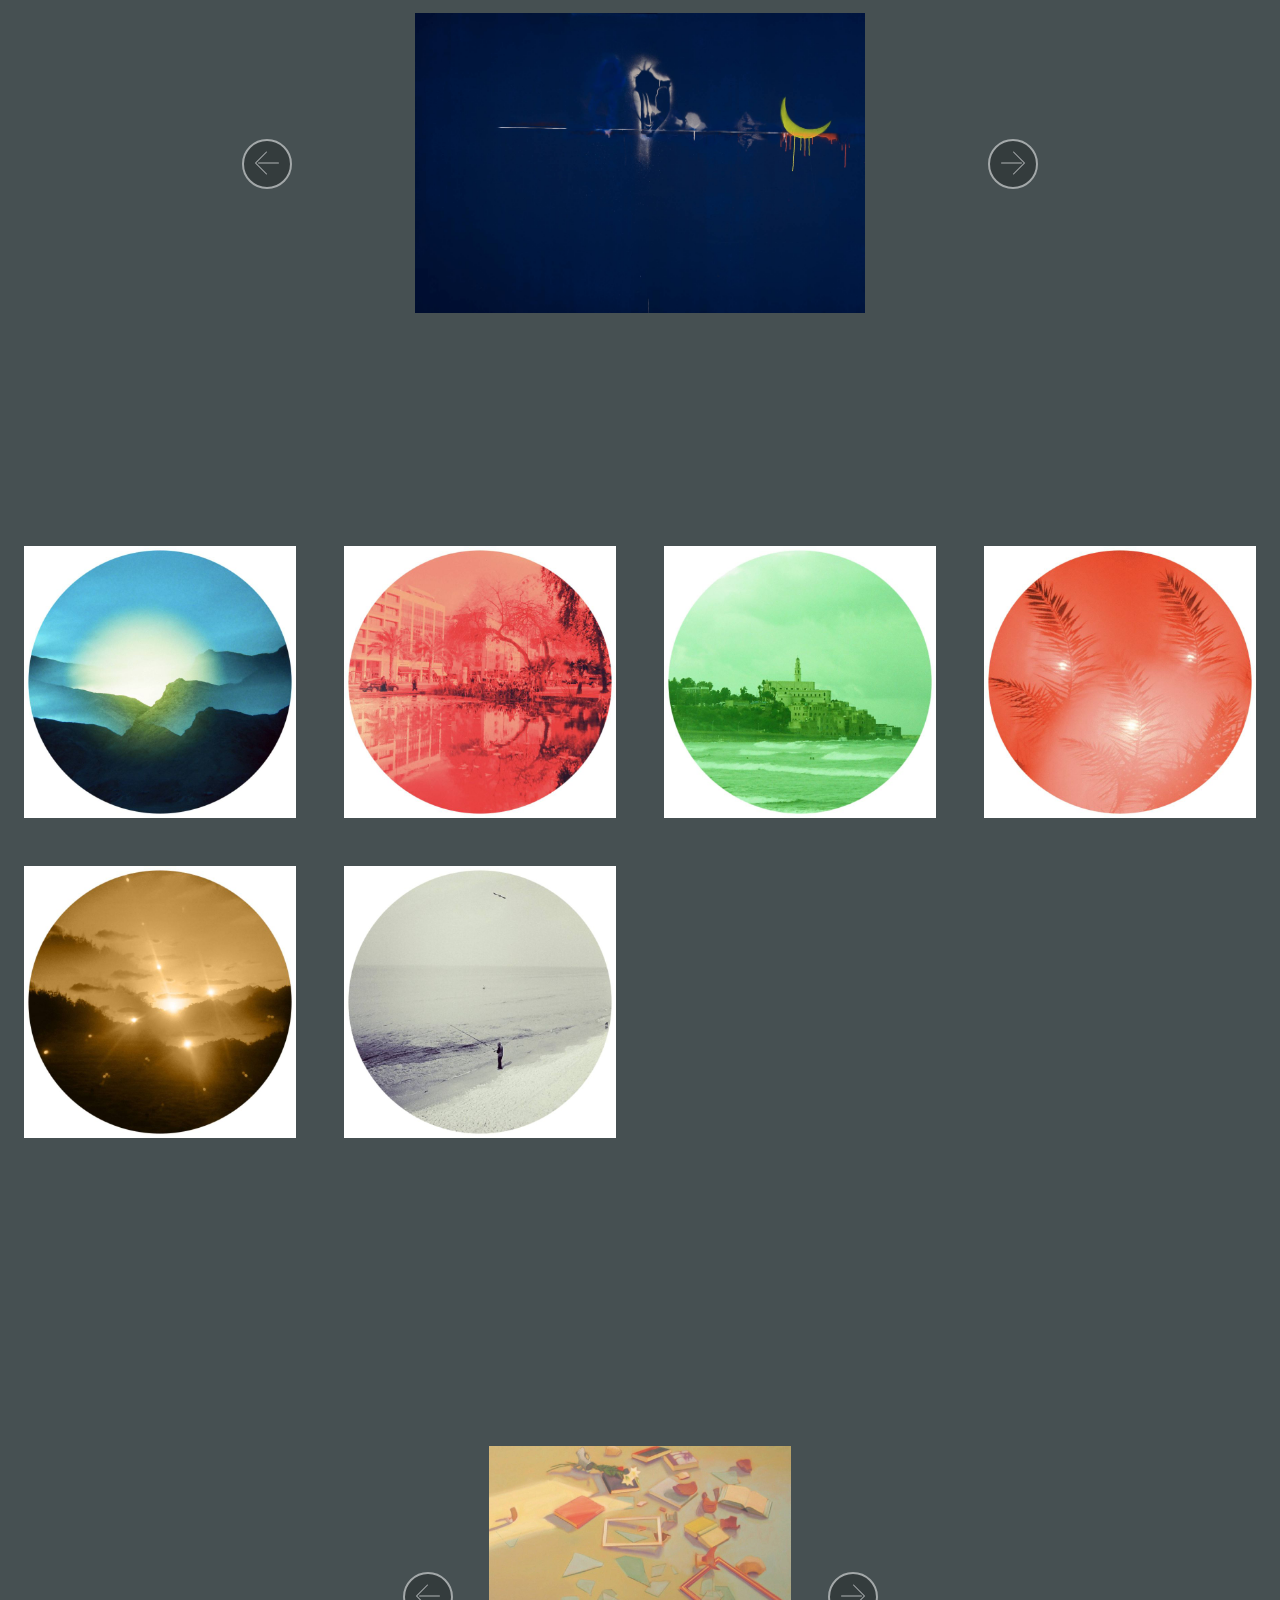
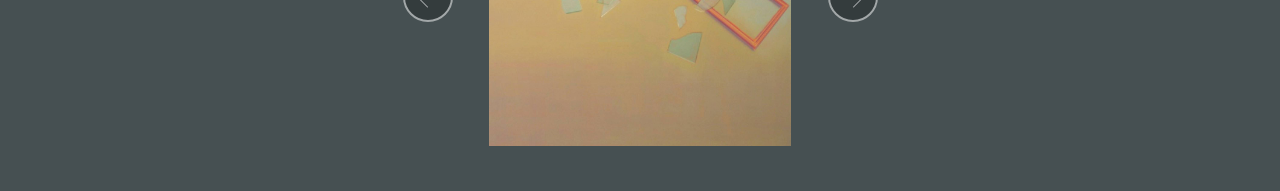
==== commit ba96c722: "create github pages" ====
--- a/page1.html
+++ b/page1.html
@@ -25,7 +25,7 @@
   
 </head>
 <body>
-<section class="menu cid-qyYcv04KTL" once="menu" id="menu1-4" data-rv-view="1486">
+<section class="menu cid-qyYcv04KTL" once="menu" id="menu1-4" data-rv-view="1694">
 
     
 
@@ -57,7 +57,7 @@
     </nav>
 </section>
 
-<section class="engine"><a href="https://mobirise.co/g">create a website for free</a></section><section class="mbr-section content5 cid-qyYhigzOhG" id="content5-7" data-rv-view="1448">
+<section class="engine"><a href="https://mobirise.co/f">free bootstrap builder</a></section><section class="mbr-section content5 cid-qyYhigzOhG" id="content5-7" data-rv-view="1656">
 
     
 
@@ -76,7 +76,7 @@
     </div>
 </section>
 
-<section class="mbr-gallery mbr-slider-carousel cid-qA5hpNDEjB" id="gallery2-10" data-rv-view="1451">
+<section class="mbr-gallery mbr-slider-carousel cid-qA5hpNDEjB" id="gallery2-10" data-rv-view="1659">
 
     
 
@@ -86,7 +86,7 @@
 
 </section>
 
-<section class="mbr-section content5 cid-qyYe4xpRxF" id="content5-6" data-rv-view="1488">
+<section class="mbr-section content5 cid-qyYe4xpRxF" id="content5-6" data-rv-view="1696">
 
     
 
@@ -105,7 +105,7 @@
     </div>
 </section>
 
-<section class="carousel slide cid-qyYkhBjbOi" data-interval="false" id="slider2-9" data-rv-view="1491">
+<section class="carousel slide cid-qyYkhBjbOi" data-interval="false" id="slider2-9" data-rv-view="1699">
 
     
     <div class="container content-slider">
@@ -115,7 +115,7 @@
     </div>
 </section>
 
-<section class="mbr-section content5 cid-qz3pb1jnJq" id="content5-e" data-rv-view="1521">
+<section class="mbr-section content5 cid-qz3pb1jnJq" id="content5-e" data-rv-view="1729">
 
     
 
@@ -135,7 +135,7 @@
     </div>
 </section>
 
-<section class="mbr-gallery mbr-slider-carousel cid-qA548cu1DL" id="gallery2-u" data-rv-view="1524">
+<section class="mbr-gallery mbr-slider-carousel cid-qA548cu1DL" id="gallery2-u" data-rv-view="1732">
 
     
 
@@ -145,7 +145,7 @@
 
 </section>
 
-<section class="mbr-section content5 cid-qz3GlGF98a" id="content5-i" data-rv-view="1551">
+<section class="mbr-section content5 cid-qz3GlGF98a" id="content5-i" data-rv-view="1759">
 
     
 
@@ -165,7 +165,7 @@
     </div>
 </section>
 
-<section class="carousel slide cid-qz3Gj1fvAB" data-interval="false" id="slider2-h" data-rv-view="1554">
+<section class="carousel slide cid-qz3Gj1fvAB" data-interval="false" id="slider2-h" data-rv-view="1762">
 
     
     <div class="container content-slider">
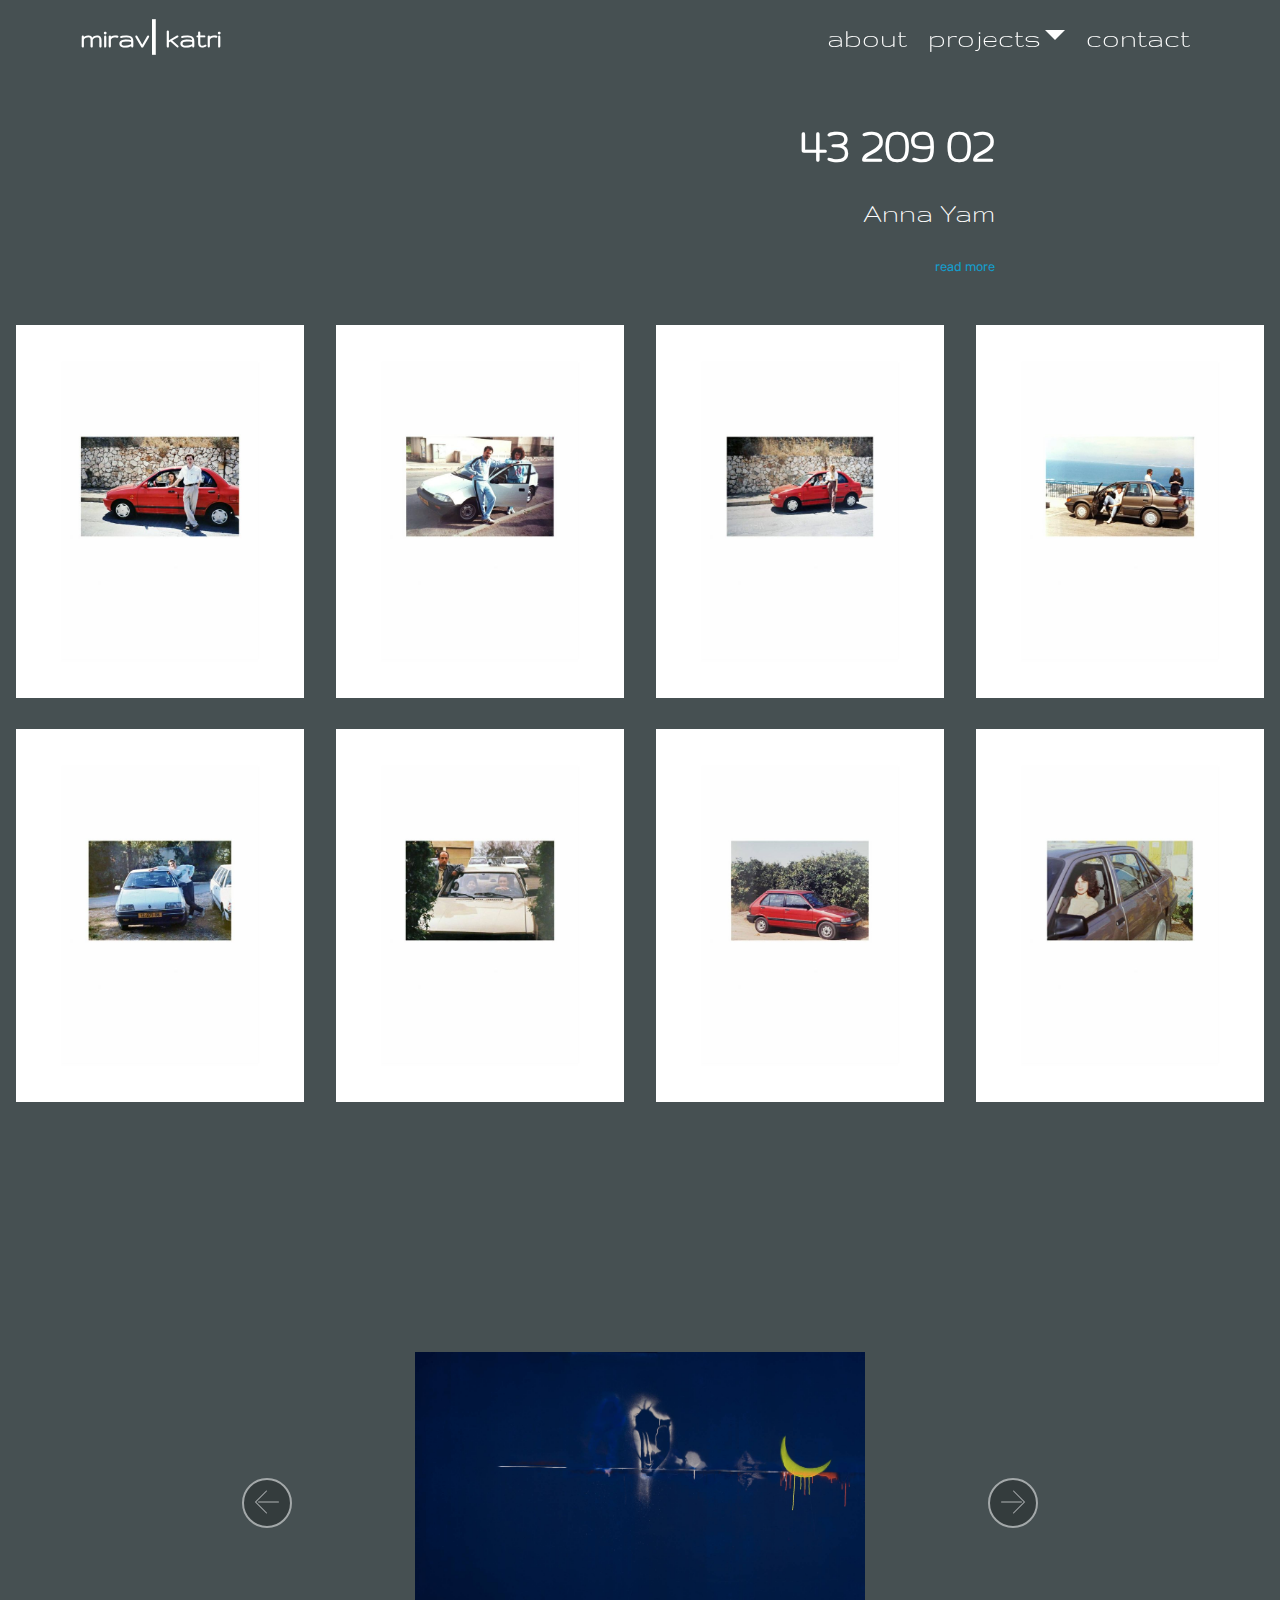
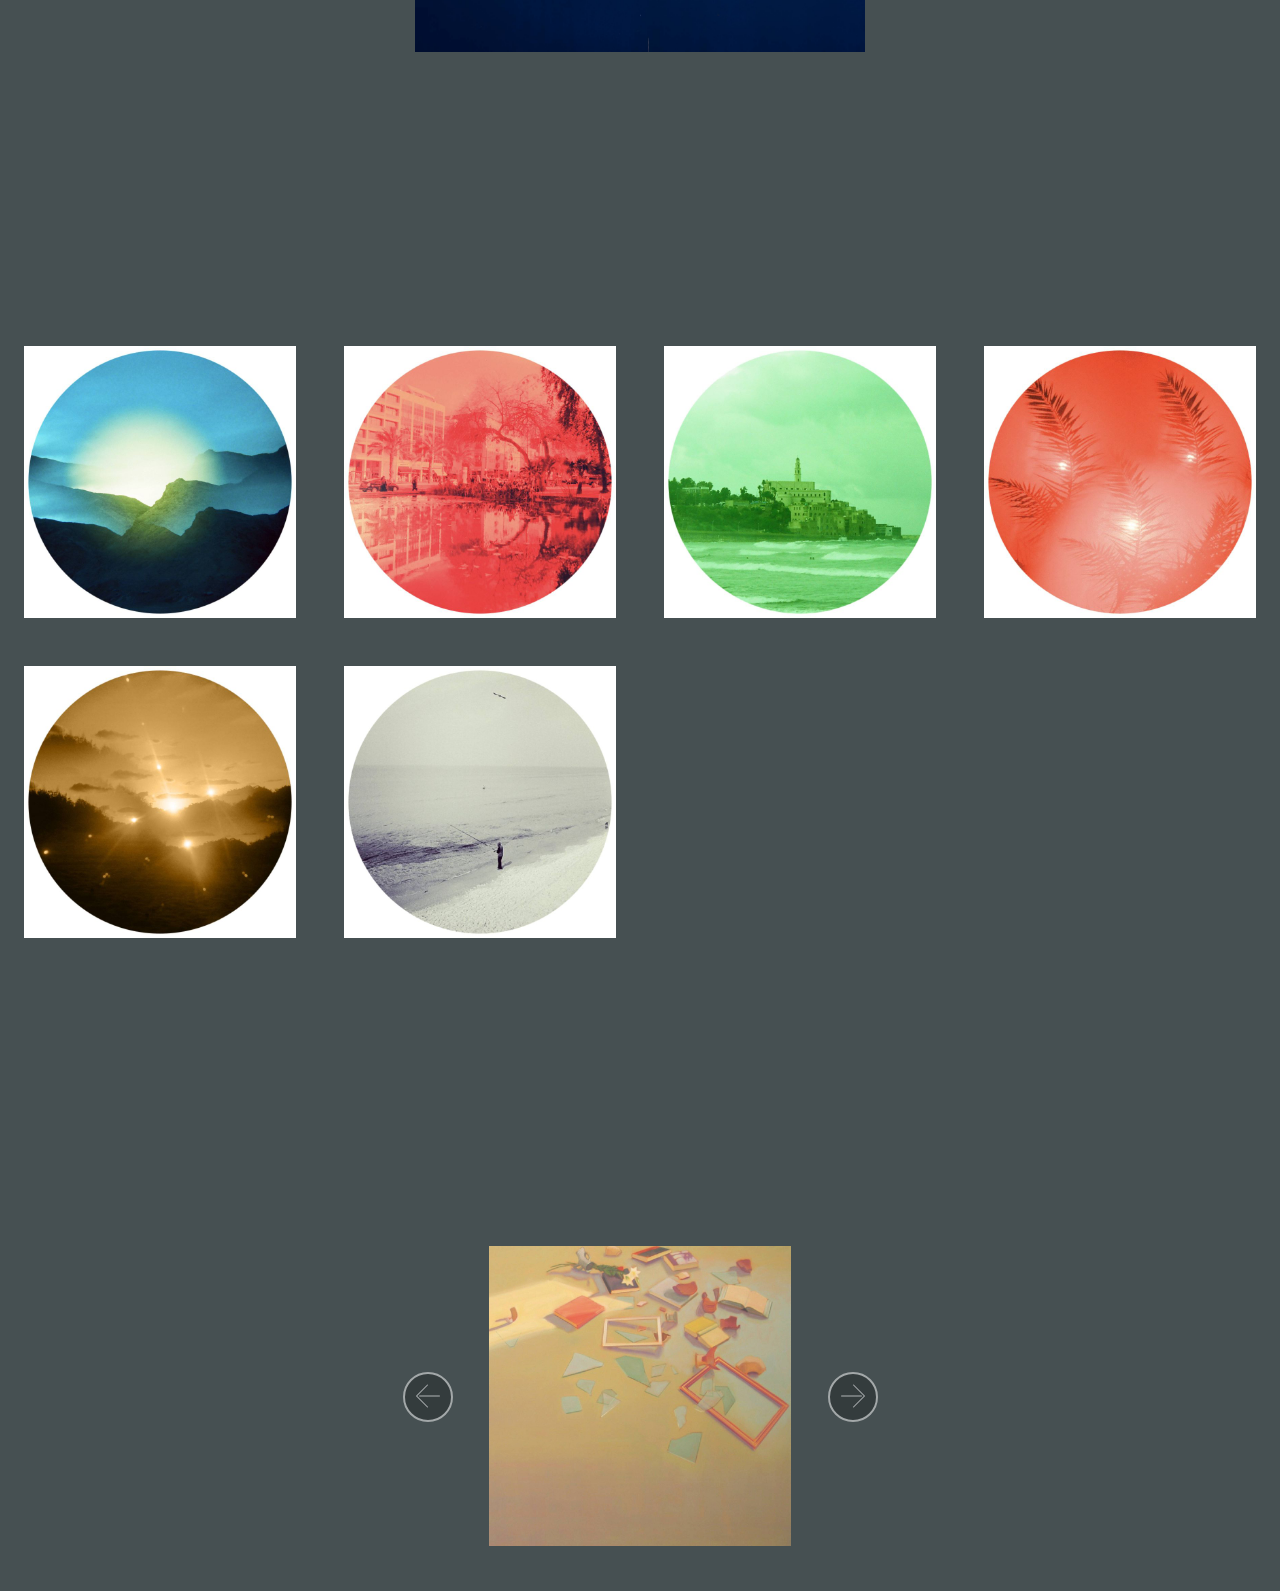
==== commit aa02bf21: "create github pages" ====
--- a/page1.html
+++ b/page1.html
@@ -25,7 +25,7 @@
   
 </head>
 <body>
-<section class="menu cid-qyYcv04KTL" once="menu" id="menu1-4" data-rv-view="1694">
+<section class="menu cid-qyYcv04KTL" once="menu" id="menu1-4" data-rv-view="2318">
 
     
 
@@ -49,26 +49,26 @@
             <ul class="navbar-nav nav-dropdown nav-right" data-app-modern-menu="true"><li class="nav-item">
                     <a class="nav-link link text-white display-2" href="https://mobirise.com">&nbsp; &nbsp; &nbsp; &nbsp; &nbsp; &nbsp; &nbsp;</a>
                 </li>
-                <li class="nav-item dropdown open">
-                    <a class="nav-link link text-white dropdown-toggle display-2" href="https://mobirise.com" data-toggle="dropdown-submenu" aria-expanded="true">projects</a><div class="dropdown-menu"><div class="dropdown"><a class="text-white dropdown-item dropdown-toggle display-2" href="page3.html#gallery1-p" aria-expanded="false" data-toggle="dropdown-submenu">43 209 02</a></div><a class="text-white dropdown-item display-2" href="page1.html#slider2-9">Mellow Pop</a><a class="text-white dropdown-item display-2" href="page1.html#slider2-g" aria-expanded="false">Sidelines</a><a class="text-white dropdown-item display-2" href="https://mobirise.com" aria-expanded="false">Explosion</a></div>
-                </li><li class="nav-item"><a class="nav-link link text-white display-2" href="index.html#content9-c">about</a></li><li class="nav-item"><a class="nav-link link text-white display-2" href="mailto:mirav@miravkatri.com">contact</a></li></ul>
+                <li class="nav-item"><a class="nav-link link text-white display-2" href="index.html#content9-c">about</a></li><li class="nav-item dropdown open">
+                    <a class="nav-link link text-white dropdown-toggle display-2" href="page1.html#gallery2-10" data-toggle="dropdown-submenu" aria-expanded="true">projects</a><div class="dropdown-menu"><a class="text-white dropdown-item display-2" href="page1.html#content5-15" aria-expanded="false">43 209 02</a><a class="text-white dropdown-item display-2" href="page1.html#content5-6">Mellow Pop</a><a class="text-white dropdown-item display-2" href="page1.html#content5-e" aria-expanded="false">Sidelines</a><a class="text-white dropdown-item display-2" href="page1.html#content5-i" aria-expanded="false">Explosion</a></div>
+                </li><li class="nav-item"><a class="nav-link link text-white display-2" href="mailto:mirav@miravkatri.com">contact</a></li></ul>
             
         </div>
     </nav>
 </section>
 
-<section class="engine"><a href="https://mobirise.co/f">free bootstrap builder</a></section><section class="mbr-section content5 cid-qyYhigzOhG" id="content5-7" data-rv-view="1656">
-
-    
-
-    
-
-    <div class="container">
-        <div class="media-container-row">
-            <div class="title col-12 col-md-8">
-                <h2 class="align-center mbr-bold mbr-white pb-3 mbr-fonts-style display-1">43 209 02</h2>
-                <h3 class="mbr-section-subtitle align-center mbr-light mbr-white pb-3 mbr-fonts-style display-2"><div><span style="font-size: 1.5rem;">Anna Yam&nbsp;</span><br></div></h3>
-                <p class="mbr-text align-center mbr-white pb-3 mbr-fonts-style display-7">
+<section class="engine"><a href="https://mobirise.co">Mobirise</a></section><section class="mbr-section content5 cid-qA62b2m0QF" id="content5-15" data-rv-view="2280">
+
+    
+
+    
+
+    <div class="container">
+        <div class="media-container-row">
+            <div class="title col-12 col-md-8">
+                <h2 class="align-center mbr-bold mbr-white pb-3 mbr-fonts-style display-1">43 209 02<br></h2>
+                <h3 class="mbr-section-subtitle align-center mbr-light mbr-white pb-3 mbr-fonts-style display-2">Anna Yam</h3>
+                <p class="mbr-text align-center mbr-white pb-3 mbr-fonts-style display-4">
                     <a href="assets/files/AnnaYam-CarsCatalog-press.pdf" target="_blank">read more</a></p>
                 
             </div>
@@ -76,7 +76,7 @@
     </div>
 </section>
 
-<section class="mbr-gallery mbr-slider-carousel cid-qA5hpNDEjB" id="gallery2-10" data-rv-view="1659">
+<section class="mbr-gallery mbr-slider-carousel cid-qA5hpNDEjB" id="gallery2-10" data-rv-view="2283">
 
     
 
@@ -86,7 +86,7 @@
 
 </section>
 
-<section class="mbr-section content5 cid-qyYe4xpRxF" id="content5-6" data-rv-view="1696">
+<section class="mbr-section content5 cid-qyYe4xpRxF" id="content5-6" data-rv-view="2320">
 
     
 
@@ -105,7 +105,7 @@
     </div>
 </section>
 
-<section class="carousel slide cid-qyYkhBjbOi" data-interval="false" id="slider2-9" data-rv-view="1699">
+<section class="carousel slide cid-qyYkhBjbOi" data-interval="false" id="slider2-9" data-rv-view="2323">
 
     
     <div class="container content-slider">
@@ -115,7 +115,7 @@
     </div>
 </section>
 
-<section class="mbr-section content5 cid-qz3pb1jnJq" id="content5-e" data-rv-view="1729">
+<section class="mbr-section content5 cid-qz3pb1jnJq" id="content5-e" data-rv-view="2353">
 
     
 
@@ -135,7 +135,7 @@
     </div>
 </section>
 
-<section class="mbr-gallery mbr-slider-carousel cid-qA548cu1DL" id="gallery2-u" data-rv-view="1732">
+<section class="mbr-gallery mbr-slider-carousel cid-qA548cu1DL" id="gallery2-u" data-rv-view="2356">
 
     
 
@@ -145,7 +145,7 @@
 
 </section>
 
-<section class="mbr-section content5 cid-qz3GlGF98a" id="content5-i" data-rv-view="1759">
+<section class="mbr-section content5 cid-qz3GlGF98a" id="content5-i" data-rv-view="2383">
 
     
 
@@ -165,7 +165,7 @@
     </div>
 </section>
 
-<section class="carousel slide cid-qz3Gj1fvAB" data-interval="false" id="slider2-h" data-rv-view="1762">
+<section class="carousel slide cid-qz3Gj1fvAB" data-interval="false" id="slider2-h" data-rv-view="2386">
 
     
     <div class="container content-slider">
--- a/assets/mobirise/css/mbr-additional.css
+++ b/assets/mobirise/css/mbr-additional.css
@@ -1980,26 +1980,23 @@
     width: 100% !important;
   }
 }
-.cid-qyYhigzOhG {
+.cid-qA62b2m0QF {
   padding-top: 120px;
   padding-bottom: 0px;
   background-color: #465052;
 }
-.cid-qyYhigzOhG H2 {
+.cid-qA62b2m0QF H2 {
   text-align: right;
 }
-.cid-qyYhigzOhG .mbr-section-subtitle {
-  text-align: left;
-}
-.cid-qyYhigzOhG .mbr-section-subtitle DIV {
+.cid-qA62b2m0QF .mbr-section-subtitle {
   text-align: right;
 }
-.cid-qyYhigzOhG .mbr-text {
+.cid-qA62b2m0QF .mbr-text {
   text-align: right;
 }
 .cid-qA5hpNDEjB {
-  padding-top: 90px;
-  padding-bottom: 90px;
+  padding-top: 0px;
+  padding-bottom: 45px;
   background-color: #465052;
 }
 .cid-qA5hpNDEjB .mbr-slider .carousel-control {
@@ -2417,7 +2414,7 @@
   }
 }
 .cid-qyYe4xpRxF {
-  padding-top: 120px;
+  padding-top: 0px;
   padding-bottom: 0px;
   background-color: #465052;
 }
@@ -2706,7 +2703,7 @@
   width: 79%;
 }
 .cid-qz3pb1jnJq {
-  padding-top: 0px;
+  padding-top: 60px;
   padding-bottom: 0px;
   background-color: #465052;
 }
